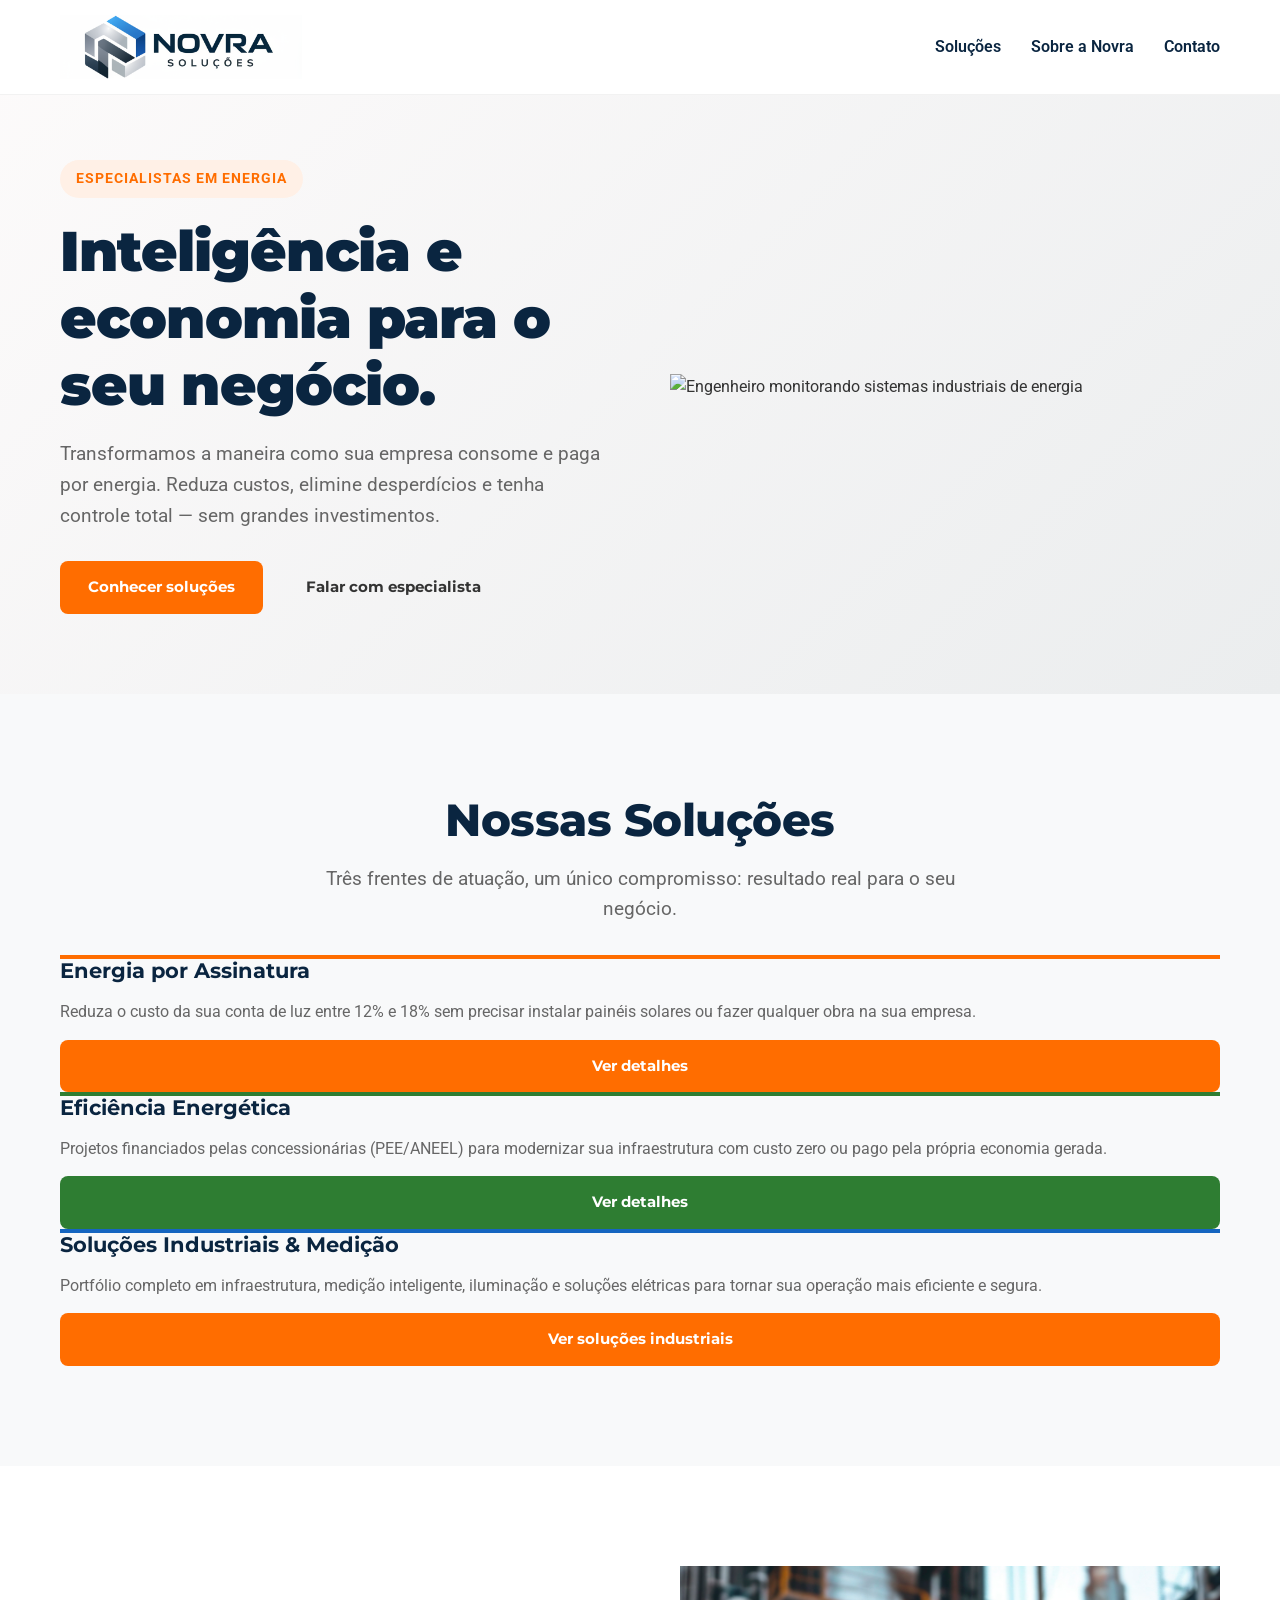
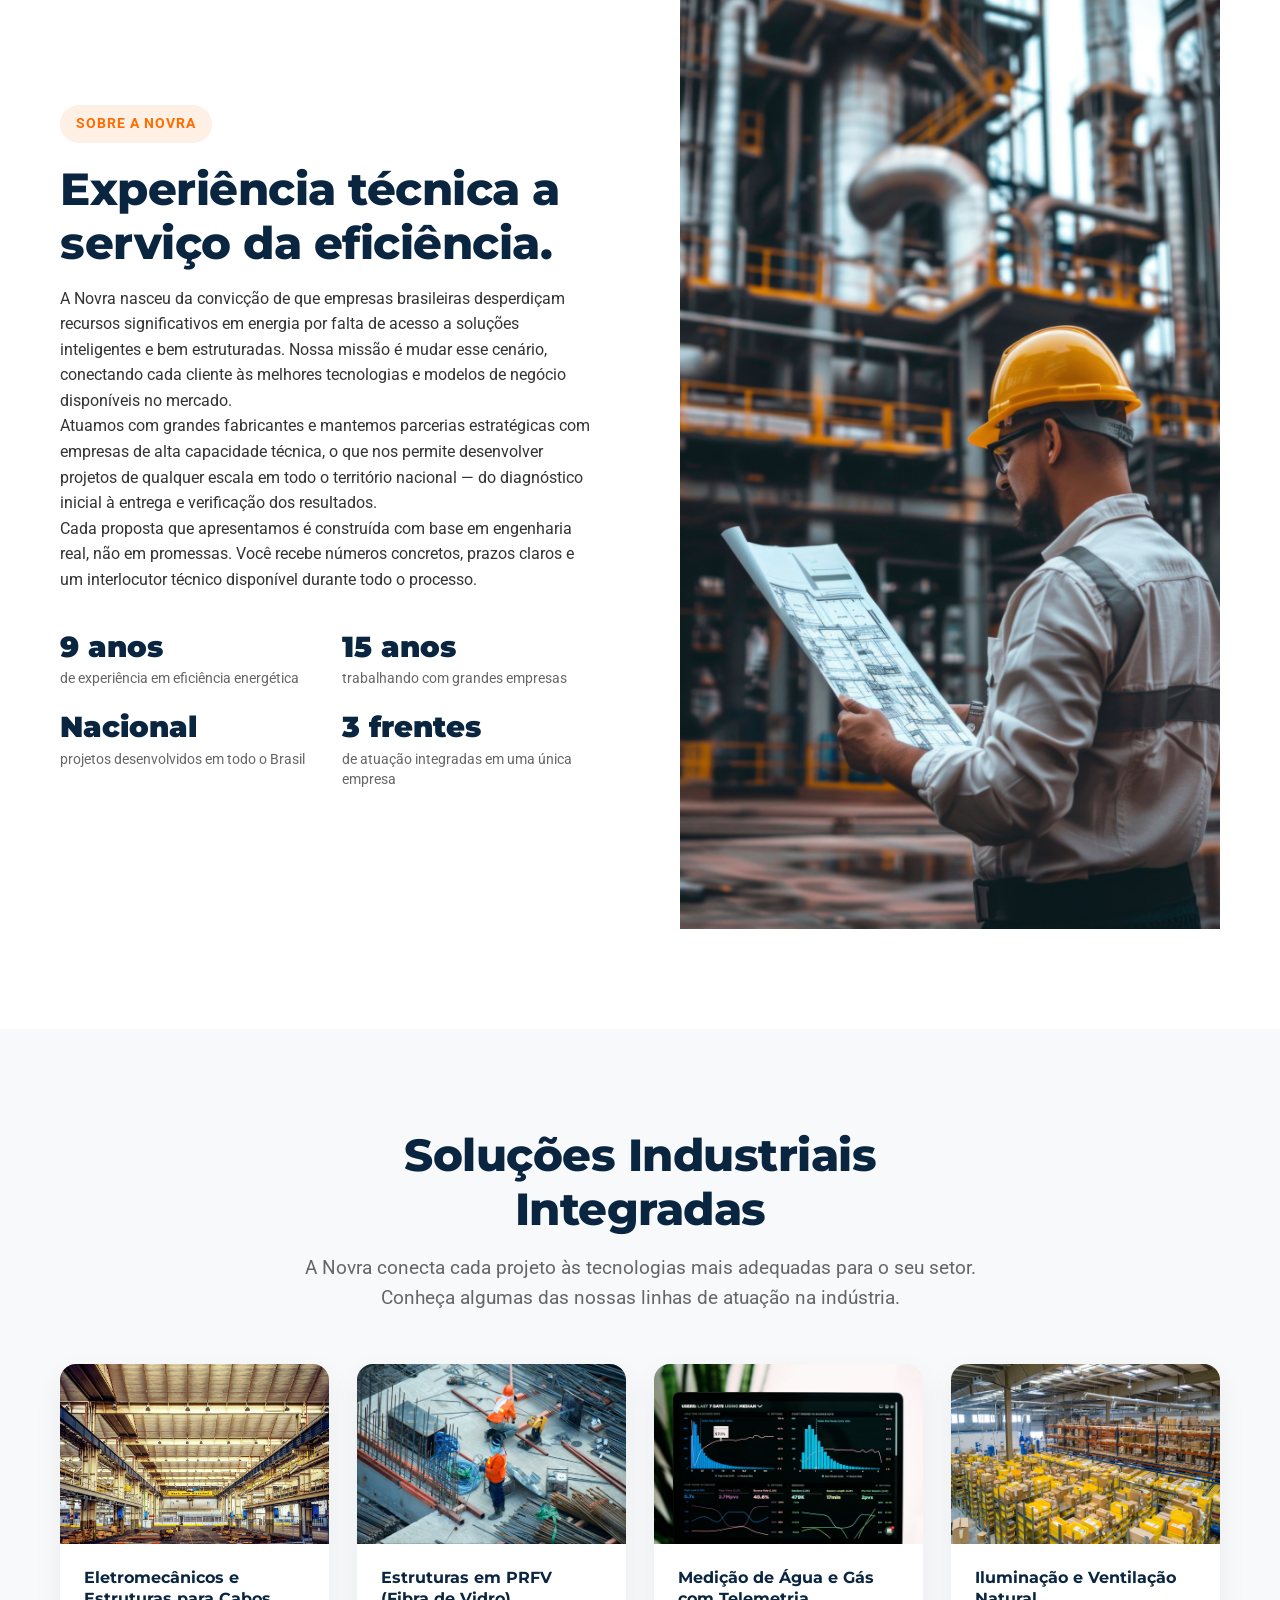
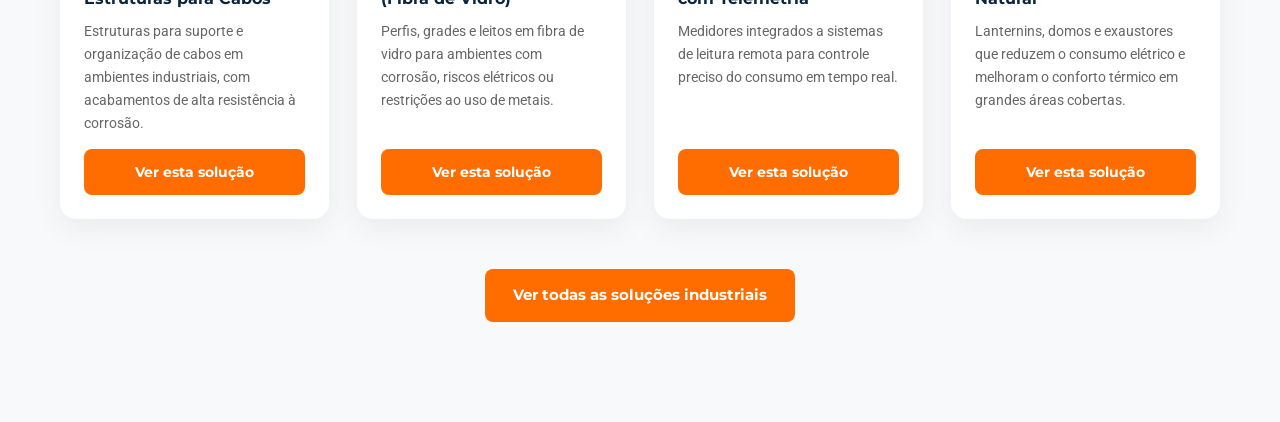
==== index.html @ ca4ec608 "Update index.html" ====
<!doctype html>
<html lang="pt-BR">
<head>
  <meta charset="utf-8" />
  <meta name="viewport" content="width=device-width, initial-scale=1" />
  <title>Novra Soluções | Inteligência em Energia</title>
  <meta name="description" content="A Novra transforma a gestão de energia de empresas e indústrias. Energia por assinatura, eficiência energética via PEE da ANEEL e soluções industriais integradas. Fale com um especialista.">

  <link rel="preconnect" href="https://fonts.googleapis.com">
  <link rel="preconnect" href="https://fonts.gstatic.com" crossorigin>
  <link href="https://fonts.googleapis.com/css2?family=Montserrat:wght@700;800;900&family=Roboto:wght@400;500;700&display=swap" rel="stylesheet">
  <link rel="stylesheet" href="assets/css/styles.css" />
</head>

<body>

  <!-- HEADER -->
  <header class="site-header">
    <div class="container header-inner">
      <a class="brand" href="./">
        <img src="assets/img/logo_topo.png" alt="Novra Soluções" style="max-height: 64px;">
      </a>
      <nav class="main-nav">
        <a href="#solucoes">Soluções</a>
        <a href="#sobre-novra">Sobre a Novra</a>
        <a href="https://wa.me/5541987377444" target="_blank" rel="noopener">Contato</a>
      </nav>
    </div>
  </header>

  <main>

    <!-- HERO -->
    <section class="hero-section">
      <div class="container hero-grid">
        <div class="hero-text">
          <div class="badge-orange">Especialistas em Energia</div>
          <h1>Inteligência e economia para o seu negócio.</h1>
          <p class="lead">
            Transformamos a maneira como sua empresa consome e paga por energia. Reduza custos,
            elimine desperdícios e tenha controle total — sem grandes investimentos.
          </p>
          <div class="hero-ctas">
            <a class="btn btn-accent" href="#solucoes">Conhecer soluções</a>
            <a class="btn btn-ghost"
               href="https://wa.me/5541987377444"
               target="_blank" rel="noopener">
              Falar com especialista
            </a>
          </div>
        </div>

        <div class="hero-visual">
          <img
            src="assets/img/home-hero-energia.jpg"
            alt="Engenheiro monitorando sistemas industriais de energia"
            class="rounded-img">
        </div>
      </div>
    </section>

    <!-- NOSSAS SOLUÇÕES (3 frentes) -->
    <section id="solucoes" class="section bg-light">
      <div class="container">
        <div class="section-header text-center">
          <h2>Nossas Soluções</h2>
          <p class="lead">
            Três frentes de atuação, um único compromisso: resultado real para o seu negócio.
          </p>
        </div>

        <div class="cards-3">

          <div class="card" style="border-top: 4px solid var(--accent);">
            <div class="card-accent-line"></div>
            <h3>Energia por Assinatura</h3>
            <p style="color: var(--muted); margin: 15px 0;">
              Reduza o custo da sua conta de luz entre 12% e 18% sem precisar instalar
              painéis solares ou fazer qualquer obra na sua empresa.
            </p>
            <a href="energia-por-assinatura/" class="btn btn-accent" style="width: 100%;">
              Ver detalhes
            </a>
          </div>

          <div class="card" style="border-top: 4px solid #2E7D32;">
            <div class="card-accent-line" style="background: #2E7D32;"></div>
            <h3>Eficiência Energética</h3>
            <p style="color: var(--muted); margin: 15px 0;">
              Projetos financiados pelas concessionárias (PEE/ANEEL) para modernizar
              sua infraestrutura com custo zero ou pago pela própria economia gerada.
            </p>
            <a href="eficiencia-energetica/" class="btn btn-accent" style="width: 100%; background: #2E7D32;">
              Ver detalhes
            </a>
          </div>

          <div class="card" style="border-top: 4px solid var(--primary-light);">
            <div class="card-accent-line" style="background: var(--primary-light);"></div>
            <h3>Soluções Industriais & Medição</h3>
            <p style="color: var(--muted); margin: 15px 0;">
              Portfólio completo em infraestrutura, medição inteligente, iluminação
              e soluções elétricas para tornar sua operação mais eficiente e segura.
            </p>
            <a href="solucoes-industriais/" class="btn btn-primary" style="width: 100%;">
              Ver soluções industriais
            </a>
          </div>

        </div>
      </div>
    </section>

    <!-- SOBRE A NOVRA -->
    <section id="sobre-novra" class="section">
      <div class="container about-novra">
        <div class="about-novra-text">
          <div class="badge-orange">Sobre a Novra</div>
          <h2>Experiência técnica a serviço da eficiência.</h2>
          <p>
            A Novra nasceu da convicção de que empresas brasileiras desperdiçam recursos
            significativos em energia por falta de acesso a soluções inteligentes e bem
            estruturadas. Nossa missão é mudar esse cenário, conectando cada cliente às
            melhores tecnologias e modelos de negócio disponíveis no mercado.
          </p>
          <p>
            Atuamos com grandes fabricantes e mantemos parcerias estratégicas com empresas
            de alta capacidade técnica, o que nos permite desenvolver projetos de qualquer
            escala em todo o território nacional — do diagnóstico inicial à entrega e
            verificação dos resultados.
          </p>
          <p>
            Cada proposta que apresentamos é construída com base em engenharia real,
            não em promessas. Você recebe números concretos, prazos claros e um
            interlocutor técnico disponível durante todo o processo.
          </p>

          <div class="about-highlights">
            <div class="about-highlight-item">
              <strong>9 anos</strong>
              <span>de experiência em eficiência energética</span>
            </div>
            <div class="about-highlight-item">
              <strong>15 anos</strong>
              <span>trabalhando com grandes empresas</span>
            </div>
            <div class="about-highlight-item">
              <strong>Nacional</strong>
              <span>projetos desenvolvidos em todo o Brasil</span>
            </div>
            <div class="about-highlight-item">
              <strong>3 frentes</strong>
              <span>de atuação integradas em uma única empresa</span>
            </div>
          </div>
        </div>

        <div>
          <img
            src="assets/img/solucoes-industriais-hero.jpg"
            alt="Especialista em energia analisando planta industrial"
            class="rounded-img">
        </div>
      </div>
    </section>

    <!-- PRÉVIA SOLUÇÕES INDUSTRIAIS -->
    <section class="section bg-light" id="solucoes-industriais">
      <div class="container">
        <div class="section-header text-center">
          <h2>Soluções Industriais Integradas</h2>
          <p class="lead" style="max-width: 780px; margin-left: auto; margin-right: auto;">
            A Novra conecta cada projeto às tecnologias mais adequadas para o seu setor.
            Conheça algumas das nossas linhas de atuação na indústria.
          </p>
        </div>

        <div class="industrial-grid home-preview">

          <article class="ind-card">
            <div class="ind-card-img">
              <img src="assets/img/solucoes-eletromecanicos.jpg"
                   alt="Estruturas eletromecânicas e leitos de cabos industriais">
            </div>
            <div class="ind-card-body">
              <h3>Eletromecânicos e Estruturas para Cabos</h3>
              <p>Estruturas para suporte e organização de cabos em ambientes industriais,
                 com acabamentos de alta resistência à corrosão.</p>
              <a class="btn btn-primary ind-btn" href="solucoes-industriais/">
                Ver esta solução
              </a>
            </div>
          </article>

          <article class="ind-card">
            <div class="ind-card-img">
              <img src="assets/img/solucoes-prfv.jpg"
                   alt="Estruturas em PRFV fibra de vidro">
            </div>
            <div class="ind-card-body">
              <h3>Estruturas em PRFV (Fibra de Vidro)</h3>
              <p>Perfis, grades e leitos em fibra de vidro para ambientes
                 com corrosão, riscos elétricos ou restrições ao uso de metais.</p>
              <a class="btn btn-primary ind-btn" href="solucoes-industriais/">
                Ver esta solução
              </a>
            </div>
          </article>

          <article class="ind-card">
            <div class="ind-card-img">
              <img src="assets/img/solucoes-medicao-telemetria.jpg"
                   alt="Medição de água e gás com telemetria">
            </div>
            <div class="ind-card-body">
              <h3>Medição de Água e Gás com Telemetria</h3>
              <p>Medidores integrados a sistemas de leitura remota para
                 controle preciso do consumo em tempo real.</p>
              <a class="btn btn-primary ind-btn" href="solucoes-industriais/">
                Ver esta solução
              </a>
            </div>
          </article>

          <article class="ind-card">
            <div class="ind-card-img">
              <img src="assets/img/solucoes-iluminacao-natural.jpg"
                   alt="Iluminação e ventilação natural em galpão">
            </div>
            <div class="ind-card-body">
              <h3>Iluminação e Ventilação Natural</h3>
              <p>Lanternins, domos e exaustores que reduzem o consumo elétrico
                 e melhoram o conforto térmico em grandes áreas cobertas.</p>
              <a class="btn btn-primary ind-btn" href="solucoes-industriais/">
                Ver esta solução
              </a>
            </div>
          </article>

        </div>

        <div class="text-center" style="margin-top: 50px;">
          <a href="solucoes-industriais/" class="btn btn-primary">
            Ver todas as soluções industriais
          </a>
        </div>
      </div>
    </section>

  </main>

  <script src="assets/js/accordion.js"></script>
</body>
</html>
---- assets/css/styles.css ----
/* =========================================
   VARIÁVEIS GLOBAIS
========================================= */
:root {
  --font-heading: "Montserrat", sans-serif;
  --font-body: "Roboto", sans-serif;
  --primary: #0A2540;
  --primary-light: #1565C0;
  --accent: #FF6D00;
  --bg: #ffffff;
  --bg-light: #f8f9fa;
  --text: #333333;
  --muted: #666666;
}

/* =========================================
   RESET E BASE
========================================= */
* {
  margin: 0;
  padding: 0;
  box-sizing: border-box;
}

body {
  font-family: var(--font-body);
  color: var(--text);
  background-color: var(--bg);
  line-height: 1.6;
  overflow-x: hidden;
}

img {
  max-width: 100%;
  height: auto;
  display: block;
}

a {
  text-decoration: none;
  color: inherit;
}

/* =========================================
   TIPOGRAFIA
========================================= */
h1, h2, h3, h4 {
  font-family: var(--font-heading);
  color: var(--primary);
  line-height: 1.2;
}

h1 {
  font-size: 3.5rem;
  font-weight: 900;
  margin-bottom: 20px;
  letter-spacing: -1px;
}

h2 {
  font-size: 2.8rem;
  font-weight: 800;
  margin-bottom: 15px;
  letter-spacing: -0.5px;
}

h3 {
  font-size: 1.3rem;
  font-weight: 700;
  margin-bottom: 15px;
}

.lead {
  font-size: 1.2rem;
  color: var(--muted);
  margin-bottom: 30px;
}

.text-center {
  text-align: center;
}

/* =========================================
   LAYOUT
========================================= */
.container {
  width: 100%;
  max-width: 1200px;
  margin: 0 auto;
  padding: 0 20px;
}

.section {
  padding: 100px 0;
}

.bg-light {
  background-color: var(--bg-light);
}

.bg-dark {
  background-color: #0A1526;
  color: white;
}

.bg-dark h2,
.bg-dark h3,
.bg-dark h4 {
  color: white;
}

/* =========================================
   HEADER
========================================= */
.site-header {
  position: fixed;
  top: 0;
  width: 100%;
  z-index: 1000;
  padding: 15px 0;
  background: rgba(255, 255, 255, 0.95);
  backdrop-filter: blur(10px);
  border-bottom: 1px solid rgba(0, 0, 0, 0.05);
}

.header-inner {
  display: flex;
  justify-content: space-between;
  align-items: center;
}

.brand {
  font-family: var(--font-heading);
  font-size: 1.5rem;
  font-weight: 900;
  color: var(--primary);
  display: flex;
  align-items: center;
  gap: 10px;
}

.main-nav {
  display: flex;
  gap: 30px;
  align-items: center;
}

.main-nav a {
  font-weight: 600;
  color: var(--primary);
  transition: color 0.3s ease;
}

.main-nav a:hover {
  color: var(--accent);
}

.site-header .main-nav a.btn {
  color: white;
}

.site-header .main-nav a.btn:hover {
  color: white;
}

/* =========================================
   BOTÕES
========================================= */
.btn {
  display: inline-block;
  padding: 14px 28px;
  border-radius: 8px;
  font-family: var(--font-heading);
  font-weight: 700;
  font-size: 0.95rem;
  cursor: pointer;
  transition: all 0.3s ease;
  border: none;
  text-decoration: none;
  text-align: center;
}

.btn-primary {
  background-color: var(--accent);
  color: white;
}

.btn-primary:hover {
  background-color: #E65100;
  transform: translateY(-2px);
  box-shadow: 0 8px 20px rgba(255, 109, 0, 0.3);
}

.btn-accent {
  background-color: var(--accent);
  color: white;
}

.btn-accent:hover {
  background-color: #E65100;
  transform: translateY(-2px);
}

.btn-outline {
  background: transparent;
  border: 2px solid var(--primary);
  color: var(--primary);
  border-radius: 8px;
  padding: 12px 24px;
  font-family: var(--font-heading);
  font-weight: 700;
  font-size: 0.95rem;
  cursor: pointer;
  text-decoration: none;
  display: inline-block;
  transition: background 0.25s ease, color 0.25s ease;
}

.btn-outline:hover {
  background: var(--primary);
  color: white;
}

.card-solution-featured .btn-outline {
  border-color: white;
  color: white;
}

.card-solution-featured .btn-outline:hover {
  background: white;
  color: var(--primary);
}

/* =========================================
   HERO
========================================= */
.hero-section {
  padding: 160px 0 80px;
  background: linear-gradient(135deg, #fdfbfb 0%, #ebedee 100%);
}

.hero-grid {
  display: grid;
  grid-template-columns: 1fr 1fr;
  gap: 60px;
  align-items: center;
}

.badge-orange {
  display: inline-block;
  padding: 8px 16px;
  background: #FFF0E6;
  color: var(--accent);
  border-radius: 50px;
  font-weight: 700;
  font-size: 0.85rem;
  margin-bottom: 20px;
  text-transform: uppercase;
  letter-spacing: 1px;
}

.hero-ctas {
  display: flex;
  gap: 15px;
  margin-top: 30px;
}

/* =========================================
   GRIDS
========================================= */
.three-col {
  display: grid;
  grid-template-columns: repeat(3, 1fr);
  gap: 30px;
}

.four-col {
  display: grid;
  grid-template-columns: repeat(4, 1fr);
  gap: 30px;
}

/* =========================================
   CARDS DE SOLUÇÃO
========================================= */
.card-solution {
  background: white;
  border-radius: 16px;
  padding: 36px 30px;
  box-shadow: 0 10px 30px rgba(0, 0, 0, 0.07);
  border-top: 4px solid var(--accent);
  display: flex;
  flex-direction: column;
  gap: 16px;
  position: relative;
  transition: transform 0.3s ease, box-shadow 0.3s ease;
}

.card-solution:hover {
  transform: translateY(-4px);
  box-shadow: 0 20px 50px rgba(0, 0, 0, 0.12);
}

.card-solution-featured {
  background: var(--primary);
  border-top: 4px solid var(--accent);
  color: white;
}

.card-solution-featured h3,
.card-solution-featured p,
.card-solution-featured li {
  color: white;
}

.card-solution-badge {
  position: absolute;
  top: -14px;
  left: 50%;
  transform: translateX(-50%);
  background: var(--accent);
  color: white;
  font-family: var(--font-heading);
  font-weight: 700;
  font-size: 0.75rem;
  padding: 4px 16px;
  border-radius: 20px;
  white-space: nowrap;
  letter-spacing: 0.05em;
  text-transform: uppercase;
}

.card-solution-icon {
  font-size: 2.2rem;
  line-height: 1;
}

.card-solution-list {
  list-style: none;
  padding: 0;
  margin: 0;
  display: flex;
  flex-direction: column;
  gap: 8px;
  flex: 1;
}

.card-solution-list li {
  font-size: 0.88rem;
  padding-left: 20px;
  position: relative;
  color: var(--muted);
}

.card-solution-featured .card-solution-list li {
  color: rgba(255, 255, 255, 0.85);
}

.card-solution-list li::before {
  content: '✓';
  position: absolute;
  left: 0;
  color: var(--accent);
  font-weight: 700;
}

.card-solution .btn {
  margin-top: auto;
  text-align: center;
}

/* =========================================
   SECTION HEADER
========================================= */
.section-header {
  max-width: 680px;
  margin-left: auto;
  margin-right: auto;
  margin-bottom: 10px;
}

.section-header h2 {
  margin-bottom: 16px;
}

.section-header .lead {
  color: var(--muted);
}

/* =========================================
   SOBRE A NOVRA
========================================= */
.about-novra {
  display: grid;
  grid-template-columns: 1fr 1fr;
  gap: 80px;
  align-items: center;
}

.about-highlights {
  display: grid;
  grid-template-columns: repeat(2, 1fr);
  gap: 24px;
  margin-top: 40px;
}

.about-highlight-item {
  display: flex;
  flex-direction: column;
  gap: 4px;
}

.about-highlight-item strong {
  font-family: var(--font-heading);
  font-size: 1.8rem;
  font-weight: 900;
  color: var(--primary);
  line-height: 1;
  margin-bottom: 4px;
}

.about-highlight-item span {
  font-size: 0.88rem;
  color: var(--muted);
  line-height: 1.4;
}

/* =========================================
   SOLUÇÕES INDUSTRIAIS
========================================= */
.industrial-grid {
  display: grid;
  grid-template-columns: repeat(4, 1fr);
  gap: 28px;
  margin-top: 50px;
}

.ind-card {
  background: white;
  border-radius: 16px;
  box-shadow: 0 10px 30px rgba(0, 0, 0, 0.06);
  overflow: hidden;
  display: flex;
  flex-direction: column;
  transition: transform 0.3s ease, box-shadow 0.3s ease;
}

.ind-card:hover {
  transform: translateY(-5px);
  box-shadow: 0 20px 45px rgba(0, 0, 0, 0.1);
}

.ind-card-img {
  width: 100%;
  height: 180px;
  overflow: hidden;
  flex-shrink: 0;
}

.ind-card-img img {
  width: 100%;
  height: 100%;
  object-fit: cover;
  transition: transform 0.4s ease;
}

.ind-card:hover .ind-card-img img {
  transform: scale(1.05);
}

.ind-card-body {
  padding: 24px;
  display: flex;
  flex-direction: column;
  flex-grow: 1;
}

.ind-card-body h3 {
  font-size: 1rem;
  font-weight: 700;
  color: var(--primary);
  margin-bottom: 10px;
  line-height: 1.3;
}

.ind-card-body > p {
  font-size: 0.9rem;
  color: var(--muted);
  line-height: 1.6;
  margin-bottom: 14px;
  flex-grow: 1;
}

.ind-btn {
  margin-top: auto;
  width: 100%;
  text-align: center;
  font-size: 0.88rem;
  padding: 12px 16px;
}

/* =========================================
   FEATURE CARDS (Por que a Novra)
========================================= */
.feature-card {
  background: white;
  border-radius: 12px;
  padding: 28px 20px;
  box-shadow: 0 6px 20px rgba(0, 0, 0, 0.06);
  transition: transform 0.3s ease;
}

.feature-card:hover {
  transform: translateY(-3px);
}

.feature-icon {
  font-size: 2rem;
  margin-bottom: 12px;
  display: block;
}

.feature-card h4 {
  font-family: var(--font-heading);
  font-size: 1rem;
  color: var(--primary);
  margin-bottom: 8px;
}

.feature-card p {
  font-size: 0.88rem;
  color: var(--muted);
  line-height: 1.6;
  margin: 0;
}

/* =========================================
   WIDGET NOVA — Assistente Virtual
========================================= */
.novra-chat-toggle {
  position: fixed;
  bottom: 28px;
  right: 28px;
  z-index: 1300;
  width: 58px;
  height: 58px;
  border-radius: 50%;
  background: var(--accent);
  border: none;
  cursor: pointer;
  display: flex;
  align-items: center;
  justify-content: center;
  box-shadow: 0 6px 24px rgba(255, 109, 0, 0.4);
  transition: transform 0.3s ease, box-shadow 0.3s ease;
}

.novra-chat-toggle:hover {
  transform: scale(1.08);
  box-shadow: 0 10px 32px rgba(255, 109, 0, 0.5);
}

.novra-chat-balloon {
  position: fixed;
  bottom: 100px;
  right: 28px;
  z-index: 1299;
  background: white;
  border-radius: 12px 12px 0 12px;
  padding: 14px 40px 14px 16px;
  box-shadow: 0 8px 24px rgba(0, 0, 0, 0.12);
  font-size: 0.9rem;
  color: var(--primary);
  font-weight: 500;
  max-width: 240px;
  line-height: 1.4;
  animation: novraFadeIn 0.4s ease;
}

#novra-balloon-close {
  position: absolute;
  top: 8px;
  right: 10px;
  background: none;
  border: none;
  font-size: 1.1rem;
  cursor: pointer;
  color: var(--muted);
  line-height: 1;
}

.novra-chat-window {
  position: fixed;
  bottom: 100px;
  right: 28px;
  z-index: 1300;
  width: 360px;
  max-height: 540px;
  display: flex;
  flex-direction: column;
  background: white;
  border-radius: 16px;
  box-shadow: 0 20px 60px rgba(0, 0, 0, 0.18);
  overflow: hidden;
  animation: novraSlideUp 0.35s ease;
}

.novra-chat-closed .novra-chat-window {
  display: none;
}

.novra-chat-closed .novra-chat-balloon {
  display: none;
}

.novra-chat-header {
  background: var(--primary);
  color: white;
  padding: 16px 18px;
  display: flex;
  align-items: center;
  gap: 12px;
}

.novra-chat-avatar {
  width: 40px;
  height: 40px;
  border-radius: 50%;
  background: var(--accent);
  color: white;
  font-family: var(--font-heading);
  font-weight: 900;
  font-size: 1.2rem;
  display: flex;
  align-items: center;
  justify-content: center;
  flex-shrink: 0;
}

.novra-chat-title {
  font-family: var(--font-heading);
  font-weight: 800;
  font-size: 1rem;
  color: white;
}

.novra-chat-subtitle {
  font-size: 0.75rem;
  color: rgba(255, 255, 255, 0.7);
  margin-top: 2px;
}

.novra-chat-close {
  margin-left: auto;
  background: none;
  border: none;
  color: rgba(255, 255, 255, 0.8);
  font-size: 1.5rem;
  cursor: pointer;
  line-height: 1;
  padding: 0 4px;
  transition: color 0.2s;
}

.novra-chat-close:hover {
  color: white;
}

.novra-chat-messages {
  flex: 1;
  overflow-y: auto;
  padding: 20px 16px 10px;
  display: flex;
  flex-direction: column;
  gap: 12px;
  scroll-behavior: smooth;
}

.novra-msg {
  display: flex;
  flex-direction: column;
}

.novra-msg-user {
  align-items: flex-end;
}

.novra-msg-bot {
  align-items: flex-start;
}

.novra-bubble {
  max-width: 85%;
  padding: 12px 16px;
  border-radius: 16px;
  font-size: 0.88rem;
  line-height: 1.6;
}

.novra-bubble ul {
  padding-left: 18px;
  margin-top: 8px;
}

.novra-bubble ul li {
  margin-bottom: 4px;
}

.novra-msg-user .novra-bubble {
  background: var(--accent);
  color: white;
  border-bottom-right-radius: 4px;
}

.novra-msg-bot .novra-bubble {
  background: #f4f4f4;
  color: var(--text);
  border-bottom-left-radius: 4px;
}

.novra-quick-questions {
  padding: 10px 14px;
  display: flex;
  flex-wrap: wrap;
  gap: 8px;
  border-top: 1px solid #f0f0f0;
}

.novra-quick-questions button {
  background: white;
  border: 1.5px solid var(--primary);
  color: var(--primary);
  border-radius: 20px;
  padding: 6px 14px;
  font-size: 0.8rem;
  font-weight: 600;
  cursor: pointer;
  transition: all 0.2s ease;
  font-family: var(--font-body);
}

.novra-quick-questions button:hover {
  background: var(--accent);
  color: white;
  border-color: var(--accent);
}

.novra-chat-input-area {
  display: flex;
  align-items: center;
  gap: 8px;
  padding: 12px 14px;
  border-top: 1px solid #f0f0f0;
}

#novra-chat-input {
  flex: 1;
  border: 1.5px solid #e0e0e0;
  border-radius: 24px;
  padding: 10px 16px;
  font-size: 0.88rem;
  font-family: var(--font-body);
  color: var(--text);
  outline: none;
  transition: border-color 0.2s;
}

#novra-chat-input:focus {
  border-color: var(--accent);
}

.novra-chat-send {
  width: 40px;
  height: 40px;
  border-radius: 50%;
  background: var(--accent);
  border: none;
  cursor: pointer;
  display: flex;
  align-items: center;
  justify-content: center;
  flex-shrink: 0;
  transition: background 0.2s, transform 0.2s;
}

.novra-chat-send:hover {
  background: #E65100;
  transform: scale(1.05);
}

.novra-chat-footer {
  text-align: center;
  font-size: 0.75rem;
  color: var(--muted);
  padding: 8px 14px 12px;
  border-top: 1px solid #f5f5f5;
}

.novra-chat-footer a {
  color: var(--accent);
  font-weight: 600;
  margin-left: 4px;
  text-decoration: none;
}

.novra-chat-footer a:hover {
  text-decoration: underline;
}

@keyframes novraFadeIn {
  from { opacity: 0; transform: translateY(8px); }
  to   { opacity: 1; transform: translateY(0); }
}

@keyframes novraSlideUp {
  from { opacity: 0; transform: translateY(20px); }
  to   { opacity: 1; transform: translateY(0); }
}

/* =========================================
   RESPONSIVO
========================================= */
@media (max-width: 1100px) {
  .hero-grid,
  .about-novra {
    grid-template-columns: 1fr;
    text-align: center;
    gap: 40px;
  }

  .hero-text h1 {
    font-size: 2.5rem;
  }

  .hero-ctas {
    justify-content: center;
  }

  .three-col {
    grid-template-columns: 1fr;
  }

  .four-col {
    grid-template-columns: repeat(2, 1fr);
  }

  .industrial-grid {
    grid-template-columns: repeat(2, 1fr);
    gap: 24px;
  }

  .about-highlights {
    grid-template-columns: 1fr 1fr;
    text-align: left;
  }
}

@media (max-width: 600px) {
  h1 { font-size: 2rem; }
  h2 { font-size: 1.8rem; }

  .four-col {
    grid-template-columns: 1fr;
  }

  .industrial-grid {
    grid-template-columns: 1fr;
    gap: 20px;
  }

  .about-highlights {
    grid-template-columns: 1fr;
  }

  .hero-ctas {
    flex-direction: column;
  }

  .novra-chat-window {
    right: 0;
    bottom: 0;
    width: 100vw;
    max-height: 90vh;
    border-radius: 16px 16px 0 0;
  }

  .novra-chat-toggle {
    bottom: 20px;
    right: 20px;
  }

  .novra-chat-balloon {
    right: 16px;
    bottom: 90px;
  }
}
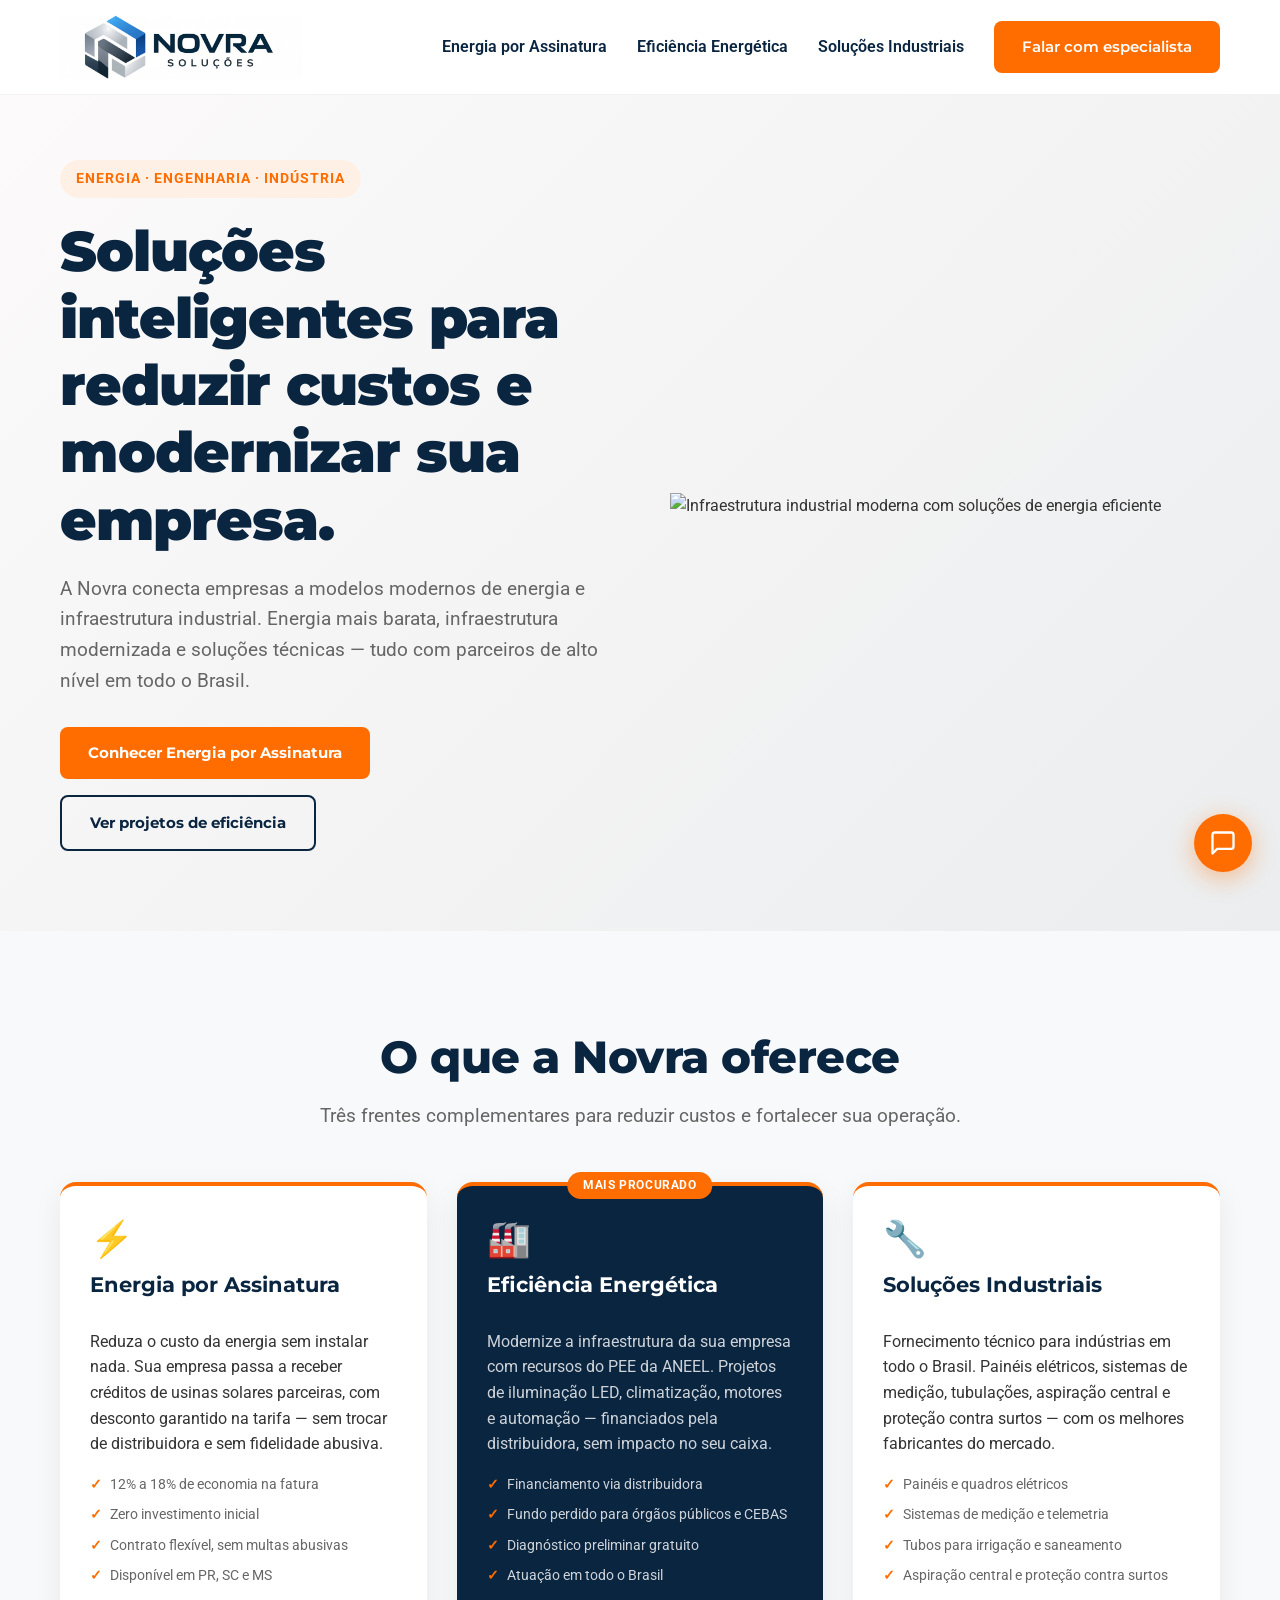
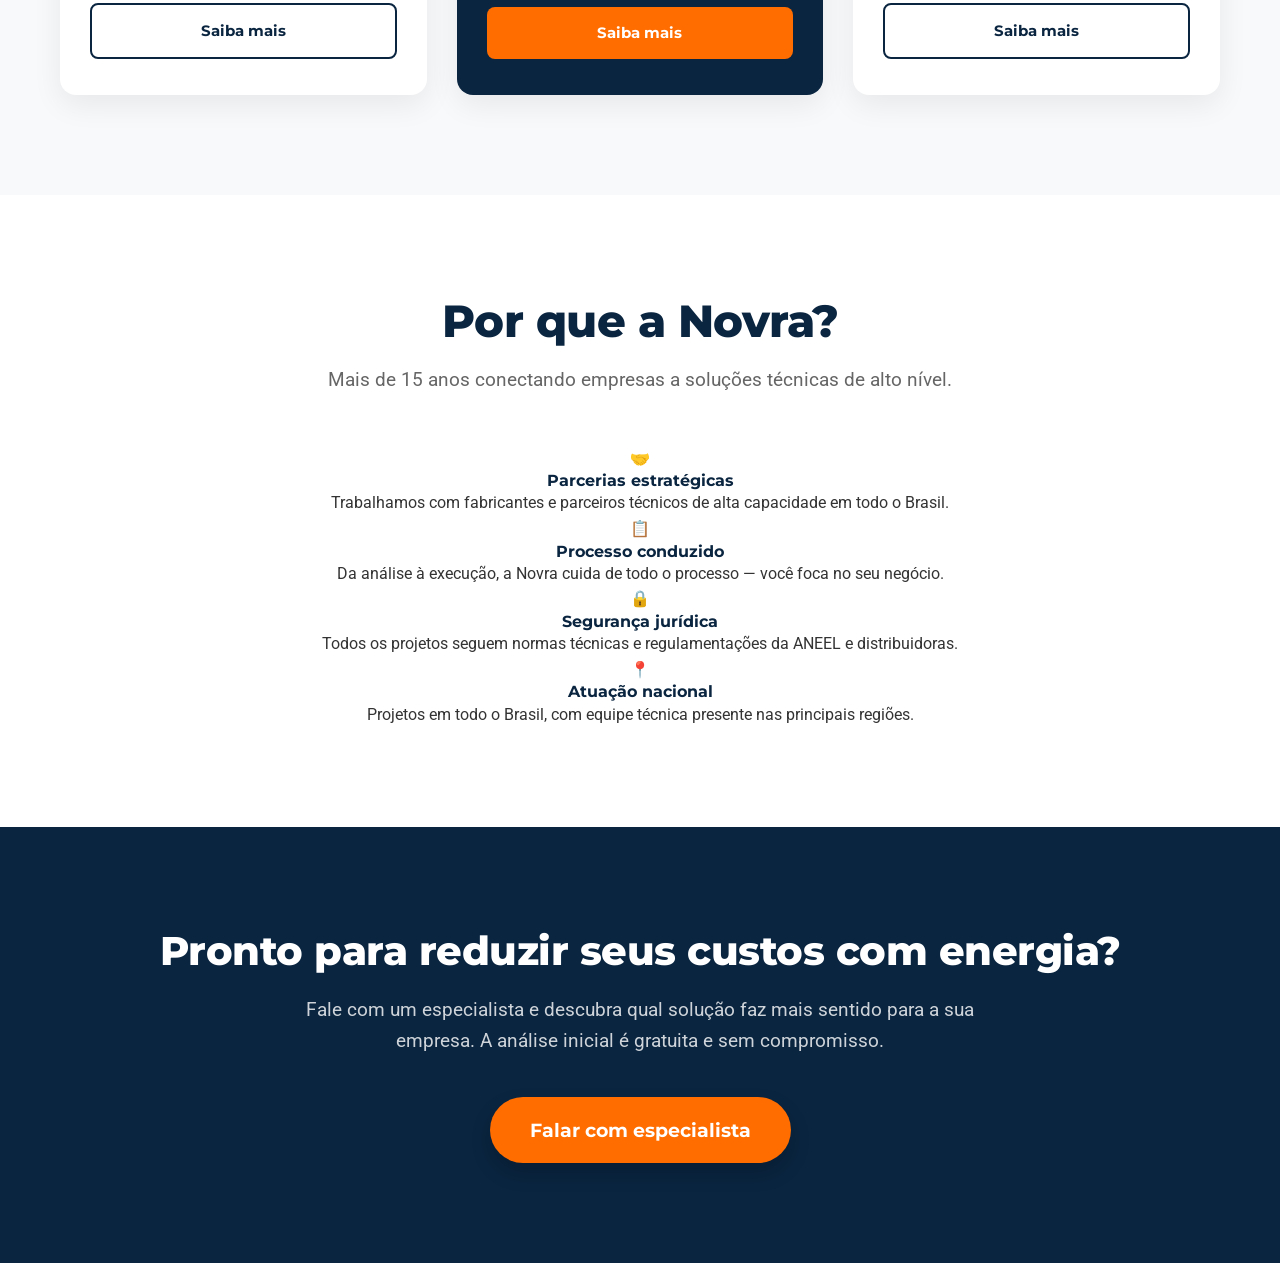
==== commit 13e0dd00: "Update index.html" ====
--- a/index.html
+++ b/index.html
@@ -3,252 +3,325 @@
 <head>
   <meta charset="utf-8" />
   <meta name="viewport" content="width=device-width, initial-scale=1" />
-  <title>Novra Soluções | Inteligência em Energia</title>
-  <meta name="description" content="A Novra transforma a gestão de energia de empresas e indústrias. Energia por assinatura, eficiência energética via PEE da ANEEL e soluções industriais integradas. Fale com um especialista.">
-
+  <title>Novra Soluções | Energia e Soluções Industriais</title>
+  <meta name="description" content="A Novra conecta empresas a soluções de energia inteligente e infraestrutura industrial. Energia por Assinatura, Eficiência Energética via PEE e Soluções Industriais completas.">
+
+  <!-- Fontes Google -->
   <link rel="preconnect" href="https://fonts.googleapis.com">
   <link rel="preconnect" href="https://fonts.gstatic.com" crossorigin>
   <link href="https://fonts.googleapis.com/css2?family=Montserrat:wght@700;800;900&family=Roboto:wght@400;500;700&display=swap" rel="stylesheet">
+
+  <!-- Estilos -->
   <link rel="stylesheet" href="assets/css/styles.css" />
 </head>
 
 <body>
 
-  <!-- HEADER -->
+  <!-- ========== HEADER ==========
+       Logo leva à Home.
+       CTAs distintos por solução.
+  ========================================== -->
   <header class="site-header">
     <div class="container header-inner">
-      <a class="brand" href="./">
-        <img src="assets/img/logo_topo.png" alt="Novra Soluções" style="max-height: 64px;">
+
+      <a class="brand" href="/">
+        <img src="assets/img/logo_topo.png"
+             alt="Novra Soluções – energia e soluções industriais"
+             style="max-height: 64px;">
       </a>
+
       <nav class="main-nav">
-        <a href="#solucoes">Soluções</a>
-        <a href="#sobre-novra">Sobre a Novra</a>
-        <a href="https://wa.me/5541987377444" target="_blank" rel="noopener">Contato</a>
+        <a href="energia-por-assinatura/">Energia por Assinatura</a>
+        <a href="eficiencia-energetica/">Eficiência Energética</a>
+        <a href="solucoes-industriais/">Soluções Industriais</a>
+        <a class="btn btn-primary"
+           href="https://wa.me/5541987377444?text=Ol%C3%A1%2C%20vim%20pelo%20site%20da%20Novra%20e%20gostaria%20de%20saber%20mais%20sobre%20as%20solu%C3%A7%C3%B5es."
+           target="_blank"
+           rel="noopener"
+           aria-label="Falar com especialista Novra pelo WhatsApp">
+          Falar com especialista
+        </a>
       </nav>
+
     </div>
   </header>
 
   <main>
 
-    <!-- HERO -->
+    <!-- ========== HERO ==========
+         Proposta de valor geral da Novra.
+         Três cards de solução logo abaixo.
+    ========================================== -->
     <section class="hero-section">
       <div class="container hero-grid">
+
         <div class="hero-text">
-          <div class="badge-orange">Especialistas em Energia</div>
-          <h1>Inteligência e economia para o seu negócio.</h1>
+          <div class="badge-orange">Energia · Engenharia · Indústria</div>
+          <h1>Soluções inteligentes para reduzir custos e modernizar sua empresa.</h1>
           <p class="lead">
-            Transformamos a maneira como sua empresa consome e paga por energia. Reduza custos,
-            elimine desperdícios e tenha controle total — sem grandes investimentos.
+            A Novra conecta empresas a modelos modernos de energia e infraestrutura industrial.
+            Energia mais barata, infraestrutura modernizada e soluções técnicas — tudo com
+            parceiros de alto nível em todo o Brasil.
           </p>
           <div class="hero-ctas">
-            <a class="btn btn-accent" href="#solucoes">Conhecer soluções</a>
-            <a class="btn btn-ghost"
-               href="https://wa.me/5541987377444"
-               target="_blank" rel="noopener">
-              Falar com especialista
+            <a class="btn btn-primary"
+               href="energia-por-assinatura/"
+               aria-label="Conhecer Energia por Assinatura">
+              Conhecer Energia por Assinatura
+            </a>
+            <a class="btn btn-outline"
+               href="eficiencia-energetica/"
+               aria-label="Ver projetos de eficiência energética">
+              Ver projetos de eficiência
             </a>
           </div>
         </div>
 
         <div class="hero-visual">
-          <img
-            src="assets/img/home-hero-energia.jpg"
-            alt="Engenheiro monitorando sistemas industriais de energia"
-            class="rounded-img">
-        </div>
+          <img src="assets/img/hero-home.jpg"
+               alt="Infraestrutura industrial moderna com soluções de energia eficiente"
+               class="rounded-img"
+               style="width: 100%; max-width: 90%;">
+        </div>
+
       </div>
     </section>
 
-    <!-- NOSSAS SOLUÇÕES (3 frentes) -->
-    <section id="solucoes" class="section bg-light">
+    <!-- ========== TRÊS SOLUÇÕES ========== -->
+    <section class="section bg-light" id="solucoes">
       <div class="container">
+
         <div class="section-header text-center">
-          <h2>Nossas Soluções</h2>
+          <h2>O que a Novra oferece</h2>
+          <p class="lead">Três frentes complementares para reduzir custos e fortalecer sua operação.</p>
+        </div>
+
+        <div class="three-col" style="margin-top: 50px;">
+
+          <!-- Card 1: Energia por Assinatura -->
+          <div class="card-solution">
+            <div class="card-solution-icon">⚡</div>
+            <h3>Energia por Assinatura</h3>
+            <p>
+              Reduza o custo da energia sem instalar nada. Sua empresa passa a receber
+              créditos de usinas solares parceiras, com desconto garantido na tarifa —
+              sem trocar de distribuidora e sem fidelidade abusiva.
+            </p>
+            <ul class="card-solution-list">
+              <li>12% a 18% de economia na fatura</li>
+              <li>Zero investimento inicial</li>
+              <li>Contrato flexível, sem multas abusivas</li>
+              <li>Disponível em PR, SC e MS</li>
+            </ul>
+            <a href="energia-por-assinatura/"
+               class="btn btn-outline"
+               aria-label="Saiba mais sobre Energia por Assinatura">
+              Saiba mais
+            </a>
+          </div>
+
+          <!-- Card 2: Eficiência Energética -->
+          <div class="card-solution card-solution-featured">
+            <div class="card-solution-badge">Mais procurado</div>
+            <div class="card-solution-icon">🏭</div>
+            <h3>Eficiência Energética</h3>
+            <p>
+              Modernize a infraestrutura da sua empresa com recursos do PEE da ANEEL.
+              Projetos de iluminação LED, climatização, motores e automação —
+              financiados pela distribuidora, sem impacto no seu caixa.
+            </p>
+            <ul class="card-solution-list">
+              <li>Financiamento via distribuidora</li>
+              <li>Fundo perdido para órgãos públicos e CEBAS</li>
+              <li>Diagnóstico preliminar gratuito</li>
+              <li>Atuação em todo o Brasil</li>
+            </ul>
+            <a href="eficiencia-energetica/"
+               class="btn btn-primary"
+               aria-label="Saiba mais sobre Eficiência Energética via PEE">
+              Saiba mais
+            </a>
+          </div>
+
+          <!-- Card 3: Soluções Industriais -->
+          <div class="card-solution">
+            <div class="card-solution-icon">🔧</div>
+            <h3>Soluções Industriais</h3>
+            <p>
+              Fornecimento técnico para indústrias em todo o Brasil. Painéis elétricos,
+              sistemas de medição, tubulações, aspiração central e proteção contra surtos —
+              com os melhores fabricantes do mercado.
+            </p>
+            <ul class="card-solution-list">
+              <li>Painéis e quadros elétricos</li>
+              <li>Sistemas de medição e telemetria</li>
+              <li>Tubos para irrigação e saneamento</li>
+              <li>Aspiração central e proteção contra surtos</li>
+            </ul>
+            <a href="solucoes-industriais/"
+               class="btn btn-outline"
+               aria-label="Saiba mais sobre Soluções Industriais">
+              Saiba mais
+            </a>
+          </div>
+
+        </div>
+      </div>
+    </section>
+
+    <!-- ========== POR QUE A NOVRA ========== -->
+    <section class="section" id="por-que-novra">
+      <div class="container">
+
+        <div class="section-header text-center">
+          <h2>Por que a Novra?</h2>
           <p class="lead">
-            Três frentes de atuação, um único compromisso: resultado real para o seu negócio.
+            Mais de 15 anos conectando empresas a soluções técnicas de alto nível.
           </p>
         </div>
 
-        <div class="cards-3">
-
-          <div class="card" style="border-top: 4px solid var(--accent);">
-            <div class="card-accent-line"></div>
-            <h3>Energia por Assinatura</h3>
-            <p style="color: var(--muted); margin: 15px 0;">
-              Reduza o custo da sua conta de luz entre 12% e 18% sem precisar instalar
-              painéis solares ou fazer qualquer obra na sua empresa.
-            </p>
-            <a href="energia-por-assinatura/" class="btn btn-accent" style="width: 100%;">
-              Ver detalhes
-            </a>
-          </div>
-
-          <div class="card" style="border-top: 4px solid #2E7D32;">
-            <div class="card-accent-line" style="background: #2E7D32;"></div>
-            <h3>Eficiência Energética</h3>
-            <p style="color: var(--muted); margin: 15px 0;">
-              Projetos financiados pelas concessionárias (PEE/ANEEL) para modernizar
-              sua infraestrutura com custo zero ou pago pela própria economia gerada.
-            </p>
-            <a href="eficiencia-energetica/" class="btn btn-accent" style="width: 100%; background: #2E7D32;">
-              Ver detalhes
-            </a>
-          </div>
-
-          <div class="card" style="border-top: 4px solid var(--primary-light);">
-            <div class="card-accent-line" style="background: var(--primary-light);"></div>
-            <h3>Soluções Industriais & Medição</h3>
-            <p style="color: var(--muted); margin: 15px 0;">
-              Portfólio completo em infraestrutura, medição inteligente, iluminação
-              e soluções elétricas para tornar sua operação mais eficiente e segura.
-            </p>
-            <a href="solucoes-industriais/" class="btn btn-primary" style="width: 100%;">
-              Ver soluções industriais
-            </a>
+        <div class="four-col" style="margin-top: 50px;">
+
+          <div class="feature-card text-center">
+            <div class="feature-icon">🤝</div>
+            <h4>Parcerias estratégicas</h4>
+            <p>Trabalhamos com fabricantes e parceiros técnicos de alta capacidade em todo o Brasil.</p>
+          </div>
+
+          <div class="feature-card text-center">
+            <div class="feature-icon">📋</div>
+            <h4>Processo conduzido</h4>
+            <p>Da análise à execução, a Novra cuida de todo o processo — você foca no seu negócio.</p>
+          </div>
+
+          <div class="feature-card text-center">
+            <div class="feature-icon">🔒</div>
+            <h4>Segurança jurídica</h4>
+            <p>Todos os projetos seguem normas técnicas e regulamentações da ANEEL e distribuidoras.</p>
+          </div>
+
+          <div class="feature-card text-center">
+            <div class="feature-icon">📍</div>
+            <h4>Atuação nacional</h4>
+            <p>Projetos em todo o Brasil, com equipe técnica presente nas principais regiões.</p>
           </div>
 
         </div>
       </div>
     </section>
 
-    <!-- SOBRE A NOVRA -->
-    <section id="sobre-novra" class="section">
-      <div class="container about-novra">
-        <div class="about-novra-text">
-          <div class="badge-orange">Sobre a Novra</div>
-          <h2>Experiência técnica a serviço da eficiência.</h2>
-          <p>
-            A Novra nasceu da convicção de que empresas brasileiras desperdiçam recursos
-            significativos em energia por falta de acesso a soluções inteligentes e bem
-            estruturadas. Nossa missão é mudar esse cenário, conectando cada cliente às
-            melhores tecnologias e modelos de negócio disponíveis no mercado.
-          </p>
-          <p>
-            Atuamos com grandes fabricantes e mantemos parcerias estratégicas com empresas
-            de alta capacidade técnica, o que nos permite desenvolver projetos de qualquer
-            escala em todo o território nacional — do diagnóstico inicial à entrega e
-            verificação dos resultados.
-          </p>
-          <p>
-            Cada proposta que apresentamos é construída com base em engenharia real,
-            não em promessas. Você recebe números concretos, prazos claros e um
-            interlocutor técnico disponível durante todo o processo.
-          </p>
-
-          <div class="about-highlights">
-            <div class="about-highlight-item">
-              <strong>9 anos</strong>
-              <span>de experiência em eficiência energética</span>
-            </div>
-            <div class="about-highlight-item">
-              <strong>15 anos</strong>
-              <span>trabalhando com grandes empresas</span>
-            </div>
-            <div class="about-highlight-item">
-              <strong>Nacional</strong>
-              <span>projetos desenvolvidos em todo o Brasil</span>
-            </div>
-            <div class="about-highlight-item">
-              <strong>3 frentes</strong>
-              <span>de atuação integradas em uma única empresa</span>
-            </div>
-          </div>
-        </div>
-
+    <!-- ========== CTA FINAL ========== -->
+    <section class="section text-center"
+             style="background-color: var(--primary); color: white;">
+      <div class="container">
+
+        <h2 style="color: white; margin-bottom: 20px; font-size: 2.5rem;">
+          Pronto para reduzir seus custos com energia?
+        </h2>
+        <p class="lead"
+           style="color: rgba(255,255,255,0.8); margin-bottom: 40px;
+                  max-width: 700px; margin-left: auto; margin-right: auto;">
+          Fale com um especialista e descubra qual solução faz mais sentido para a sua empresa.
+          A análise inicial é gratuita e sem compromisso.
+        </p>
+
+        <a class="btn btn-accent"
+           href="https://wa.me/5541987377444?text=Ol%C3%A1%2C%20vim%20pelo%20site%20da%20Novra%20e%20gostaria%20de%20falar%20com%20um%20especialista."
+           target="_blank"
+           rel="noopener"
+           aria-label="Falar com especialista Novra pelo WhatsApp"
+           style="font-size: 1.2rem; padding: 18px 40px; border-radius: 50px;
+                  box-shadow: 0 10px 20px rgba(0,0,0,0.2); color: white !important;
+                  display: inline-block; text-decoration: none;">
+          Falar com especialista
+        </a>
+
+      </div>
+    </section>
+
+  </main>
+
+  <!-- ========== WIDGET DA NOVA ========== -->
+  <!-- HTML do widget — igual em todas as páginas -->
+  <div id="novra-chat-widget" class="novra-chat-closed">
+
+    <button id="novra-chat-toggle"
+            class="novra-chat-toggle"
+            aria-label="Abrir chat com a Nova, assistente da Novra">
+      <svg xmlns="http://www.w3.org/2000/svg"
+           width="28" height="28" viewBox="0 0 24 24"
+           fill="none" stroke="white" stroke-width="2"
+           stroke-linecap="round" stroke-linejoin="round">
+        <path d="M21 15a2 2 0 0 1-2 2H7l-4 4V5a2 2 0 0 1 2-2h14a2 2 0 0 1 2 2z"/>
+      </svg>
+    </button>
+
+    <div id="novra-chat-balloon" class="novra-chat-balloon" hidden>
+      Olá! Posso te ajudar com alguma dúvida sobre energia?
+      <button id="novra-balloon-close" aria-label="Fechar balão">×</button>
+    </div>
+
+    <div class="novra-chat-window" role="dialog" aria-label="Chat com a Nova">
+
+      <div class="novra-chat-header">
+        <div class="novra-chat-avatar" aria-hidden="true">N</div>
         <div>
-          <img
-            src="assets/img/solucoes-industriais-hero.jpg"
-            alt="Especialista em energia analisando planta industrial"
-            class="rounded-img">
-        </div>
-      </div>
-    </section>
-
-    <!-- PRÉVIA SOLUÇÕES INDUSTRIAIS -->
-    <section class="section bg-light" id="solucoes-industriais">
-      <div class="container">
-        <div class="section-header text-center">
-          <h2>Soluções Industriais Integradas</h2>
-          <p class="lead" style="max-width: 780px; margin-left: auto; margin-right: auto;">
-            A Novra conecta cada projeto às tecnologias mais adequadas para o seu setor.
-            Conheça algumas das nossas linhas de atuação na indústria.
-          </p>
-        </div>
-
-        <div class="industrial-grid home-preview">
-
-          <article class="ind-card">
-            <div class="ind-card-img">
-              <img src="assets/img/solucoes-eletromecanicos.jpg"
-                   alt="Estruturas eletromecânicas e leitos de cabos industriais">
-            </div>
-            <div class="ind-card-body">
-              <h3>Eletromecânicos e Estruturas para Cabos</h3>
-              <p>Estruturas para suporte e organização de cabos em ambientes industriais,
-                 com acabamentos de alta resistência à corrosão.</p>
-              <a class="btn btn-primary ind-btn" href="solucoes-industriais/">
-                Ver esta solução
-              </a>
-            </div>
-          </article>
-
-          <article class="ind-card">
-            <div class="ind-card-img">
-              <img src="assets/img/solucoes-prfv.jpg"
-                   alt="Estruturas em PRFV fibra de vidro">
-            </div>
-            <div class="ind-card-body">
-              <h3>Estruturas em PRFV (Fibra de Vidro)</h3>
-              <p>Perfis, grades e leitos em fibra de vidro para ambientes
-                 com corrosão, riscos elétricos ou restrições ao uso de metais.</p>
-              <a class="btn btn-primary ind-btn" href="solucoes-industriais/">
-                Ver esta solução
-              </a>
-            </div>
-          </article>
-
-          <article class="ind-card">
-            <div class="ind-card-img">
-              <img src="assets/img/solucoes-medicao-telemetria.jpg"
-                   alt="Medição de água e gás com telemetria">
-            </div>
-            <div class="ind-card-body">
-              <h3>Medição de Água e Gás com Telemetria</h3>
-              <p>Medidores integrados a sistemas de leitura remota para
-                 controle preciso do consumo em tempo real.</p>
-              <a class="btn btn-primary ind-btn" href="solucoes-industriais/">
-                Ver esta solução
-              </a>
-            </div>
-          </article>
-
-          <article class="ind-card">
-            <div class="ind-card-img">
-              <img src="assets/img/solucoes-iluminacao-natural.jpg"
-                   alt="Iluminação e ventilação natural em galpão">
-            </div>
-            <div class="ind-card-body">
-              <h3>Iluminação e Ventilação Natural</h3>
-              <p>Lanternins, domos e exaustores que reduzem o consumo elétrico
-                 e melhoram o conforto térmico em grandes áreas cobertas.</p>
-              <a class="btn btn-primary ind-btn" href="solucoes-industriais/">
-                Ver esta solução
-              </a>
-            </div>
-          </article>
-
-        </div>
-
-        <div class="text-center" style="margin-top: 50px;">
-          <a href="solucoes-industriais/" class="btn btn-primary">
-            Ver todas as soluções industriais
-          </a>
-        </div>
-      </div>
-    </section>
-
-  </main>
-
+          <div class="novra-chat-title">Nova</div>
+          <div class="novra-chat-subtitle">Assistente Novra · Online agora</div>
+        </div>
+        <button id="novra-chat-close"
+                class="novra-chat-close"
+                aria-label="Fechar chat">×</button>
+      </div>
+
+      <div id="novra-chat-messages"
+           class="novra-chat-messages"
+           role="log"
+           aria-live="polite">
+      </div>
+
+      <div id="novra-quick-questions" class="novra-quick-questions"></div>
+
+      <div class="novra-chat-input-area">
+        <input id="novra-chat-input"
+               type="text"
+               placeholder="Digite sua dúvida..."
+               autocomplete="off"
+               aria-label="Digite sua mensagem" />
+        <button id="novra-chat-send"
+                class="novra-chat-send"
+                aria-label="Enviar mensagem">
+          <svg xmlns="http://www.w3.org/2000/svg"
+               width="18" height="18" viewBox="0 0 24 24"
+               fill="none" stroke="white" stroke-width="2"
+               stroke-linecap="round" stroke-linejoin="round">
+            <line x1="22" y1="2" x2="11" y2="13"/>
+            <polygon points="22 2 15 22 11 13 2 9 22 2"/>
+          </svg>
+        </button>
+      </div>
+
+      <div class="novra-chat-footer">
+        Prefere falar diretamente?
+        <a href="https://wa.me/5541987377444?text=Ol%C3%A1%2C%20vim%20pelo%20site%20da%20Novra%20e%20gostaria%20de%20falar%20com%20um%20especialista."
+           target="_blank"
+           rel="noopener"
+           aria-label="Abrir conversa no WhatsApp com especialista Novra">
+          Abrir WhatsApp
+        </a>
+      </div>
+
+    </div>
+  </div>
+  <!-- FIM WIDGET DA NOVA -->
+
+  <!-- Scripts -->
   <script src="assets/js/accordion.js"></script>
+  <script src="assets/js/faq.js"></script>
+
+  <!-- Define contexto da página ANTES de carregar o script da Nova -->
+  <script>var NOVRA_PAGE = 'home';</script>
+  <script src="assets/js/nova-chat.js"></script>
+
 </body>
 </html>
--- a/assets/css/styles.css
+++ b/assets/css/styles.css
@@ -81,7 +81,7 @@
 }
 
 /* =========================================
-   LAYOUT
+   LAYOUT E CORES DE FUNDO
 ========================================= */
 .container {
   width: 100%;
@@ -177,43 +177,24 @@
   transition: all 0.3s ease;
   border: none;
   text-decoration: none;
-  text-align: center;
 }
 
 .btn-primary {
-  background-color: var(--accent);
+  background: var(--accent);
   color: white;
 }
 
 .btn-primary:hover {
-  background-color: #E65100;
+  background: #E65100;
   transform: translateY(-2px);
-  box-shadow: 0 8px 20px rgba(255, 109, 0, 0.3);
-}
-
-.btn-accent {
-  background-color: var(--accent);
-  color: white;
-}
-
-.btn-accent:hover {
-  background-color: #E65100;
-  transform: translateY(-2px);
+  box-shadow: 0 8px 20px rgba(255, 109, 0, 0.35);
+  color: white;
 }
 
 .btn-outline {
   background: transparent;
   border: 2px solid var(--primary);
   color: var(--primary);
-  border-radius: 8px;
-  padding: 12px 24px;
-  font-family: var(--font-heading);
-  font-weight: 700;
-  font-size: 0.95rem;
-  cursor: pointer;
-  text-decoration: none;
-  display: inline-block;
-  transition: background 0.25s ease, color 0.25s ease;
 }
 
 .btn-outline:hover {
@@ -221,18 +202,18 @@
   color: white;
 }
 
-.card-solution-featured .btn-outline {
-  border-color: white;
-  color: white;
-}
-
-.card-solution-featured .btn-outline:hover {
-  background: white;
-  color: var(--primary);
-}
-
-/* =========================================
-   HERO
+.btn-accent {
+  background: var(--accent);
+  color: white;
+}
+
+.btn-accent:hover {
+  background: #E65100;
+  color: white;
+}
+
+/* =========================================
+   HERO SECTION
 ========================================= */
 .hero-section {
   padding: 160px 0 80px;
@@ -261,12 +242,31 @@
 
 .hero-ctas {
   display: flex;
-  gap: 15px;
-  margin-top: 30px;
-}
-
-/* =========================================
-   GRIDS
+  gap: 16px;
+  flex-wrap: wrap;
+  margin-top: 10px;
+}
+
+/* =========================================
+   SECTION HEADER
+========================================= */
+.section-header {
+  max-width: 680px;
+  margin-left: auto;
+  margin-right: auto;
+  margin-bottom: 10px;
+}
+
+.section-header h2 {
+  margin-bottom: 16px;
+}
+
+.section-header .lead {
+  color: var(--muted);
+}
+
+/* =========================================
+   CARDS DE SOLUÇÃO — HOME
 ========================================= */
 .three-col {
   display: grid;
@@ -274,15 +274,6 @@
   gap: 30px;
 }
 
-.four-col {
-  display: grid;
-  grid-template-columns: repeat(4, 1fr);
-  gap: 30px;
-}
-
-/* =========================================
-   CARDS DE SOLUÇÃO
-========================================= */
 .card-solution {
   background: white;
   border-radius: 16px;
@@ -297,20 +288,32 @@
 }
 
 .card-solution:hover {
-  transform: translateY(-4px);
+  transform: translateY(-5px);
   box-shadow: 0 20px 50px rgba(0, 0, 0, 0.12);
 }
 
 .card-solution-featured {
   background: var(--primary);
-  border-top: 4px solid var(--accent);
-  color: white;
-}
-
-.card-solution-featured h3,
-.card-solution-featured p,
-.card-solution-featured li {
-  color: white;
+  color: white;
+  border-top-color: var(--accent);
+}
+
+.card-solution-featured h3 {
+  color: white;
+}
+
+.card-solution-featured p {
+  color: rgba(255, 255, 255, 0.8);
+}
+
+.card-solution-featured .btn-outline {
+  border-color: white;
+  color: white;
+}
+
+.card-solution-featured .btn-outline:hover {
+  background: white;
+  color: var(--primary);
 }
 
 .card-solution-badge {
@@ -320,9 +323,8 @@
   transform: translateX(-50%);
   background: var(--accent);
   color: white;
-  font-family: var(--font-heading);
+  font-size: 0.75rem;
   font-weight: 700;
-  font-size: 0.75rem;
   padding: 4px 16px;
   border-radius: 20px;
   white-space: nowrap;
@@ -342,7 +344,6 @@
   display: flex;
   flex-direction: column;
   gap: 8px;
-  flex: 1;
 }
 
 .card-solution-list li {
@@ -353,7 +354,7 @@
 }
 
 .card-solution-featured .card-solution-list li {
-  color: rgba(255, 255, 255, 0.85);
+  color: rgba(255, 255, 255, 0.8);
 }
 
 .card-solution-list li::before {
@@ -367,24 +368,6 @@
 .card-solution .btn {
   margin-top: auto;
   text-align: center;
-}
-
-/* =========================================
-   SECTION HEADER
-========================================= */
-.section-header {
-  max-width: 680px;
-  margin-left: auto;
-  margin-right: auto;
-  margin-bottom: 10px;
-}
-
-.section-header h2 {
-  margin-bottom: 16px;
-}
-
-.section-header .lead {
-  color: var(--muted);
 }
 
 /* =========================================
@@ -426,7 +409,7 @@
 }
 
 /* =========================================
-   SOLUÇÕES INDUSTRIAIS
+   SOLUÇÕES INDUSTRIAIS — GRID
 ========================================= */
 .industrial-grid {
   display: grid;
@@ -461,6 +444,7 @@
   width: 100%;
   height: 100%;
   object-fit: cover;
+  display: block;
   transition: transform 0.4s ease;
 }
 
@@ -491,47 +475,71 @@
   flex-grow: 1;
 }
 
+.accordion-toggle {
+  background: none;
+  border: none;
+  color: var(--accent);
+  font-size: 0.85rem;
+  font-weight: 700;
+  cursor: pointer;
+  padding: 0;
+  text-align: left;
+  margin-bottom: 12px;
+  font-family: var(--font-body);
+  transition: color 0.2s ease;
+  display: flex;
+  align-items: center;
+  gap: 6px;
+}
+
+.accordion-toggle:hover {
+  color: #E65100;
+}
+
+.accordion-toggle::after {
+  content: "↓";
+  display: inline-block;
+  font-size: 0.8rem;
+  transition: transform 0.25s ease;
+}
+
+.accordion-toggle[aria-expanded="true"]::after {
+  transform: rotate(180deg);
+}
+
+.accordion-content {
+  margin-bottom: 16px;
+}
+
+.accordion-content ul {
+  list-style: none;
+  padding: 0;
+  margin: 0;
+}
+
+.accordion-content ul li {
+  font-size: 0.875rem;
+  color: var(--muted);
+  padding: 5px 0 5px 16px;
+  position: relative;
+  line-height: 1.5;
+}
+
+.accordion-content ul li::before {
+  content: "—";
+  position: absolute;
+  left: 0;
+  color: var(--accent);
+  font-size: 0.75rem;
+  top: 6px;
+}
+
 .ind-btn {
   margin-top: auto;
   width: 100%;
   text-align: center;
   font-size: 0.88rem;
   padding: 12px 16px;
-}
-
-/* =========================================
-   FEATURE CARDS (Por que a Novra)
-========================================= */
-.feature-card {
-  background: white;
-  border-radius: 12px;
-  padding: 28px 20px;
-  box-shadow: 0 6px 20px rgba(0, 0, 0, 0.06);
-  transition: transform 0.3s ease;
-}
-
-.feature-card:hover {
-  transform: translateY(-3px);
-}
-
-.feature-icon {
-  font-size: 2rem;
-  margin-bottom: 12px;
-  display: block;
-}
-
-.feature-card h4 {
-  font-family: var(--font-heading);
-  font-size: 1rem;
-  color: var(--primary);
-  margin-bottom: 8px;
-}
-
-.feature-card p {
-  font-size: 0.88rem;
-  color: var(--muted);
-  line-height: 1.6;
-  margin: 0;
 }
 
 /* =========================================
@@ -822,6 +830,8 @@
 ========================================= */
 @media (max-width: 1100px) {
   .hero-grid,
+  .two-col,
+  .process-grid,
   .about-novra {
     grid-template-columns: 1fr;
     text-align: center;
@@ -840,10 +850,6 @@
     grid-template-columns: 1fr;
   }
 
-  .four-col {
-    grid-template-columns: repeat(2, 1fr);
-  }
-
   .industrial-grid {
     grid-template-columns: repeat(2, 1fr);
     gap: 24px;
@@ -859,7 +865,7 @@
   h1 { font-size: 2rem; }
   h2 { font-size: 1.8rem; }
 
-  .four-col {
+  .three-col {
     grid-template-columns: 1fr;
   }
 
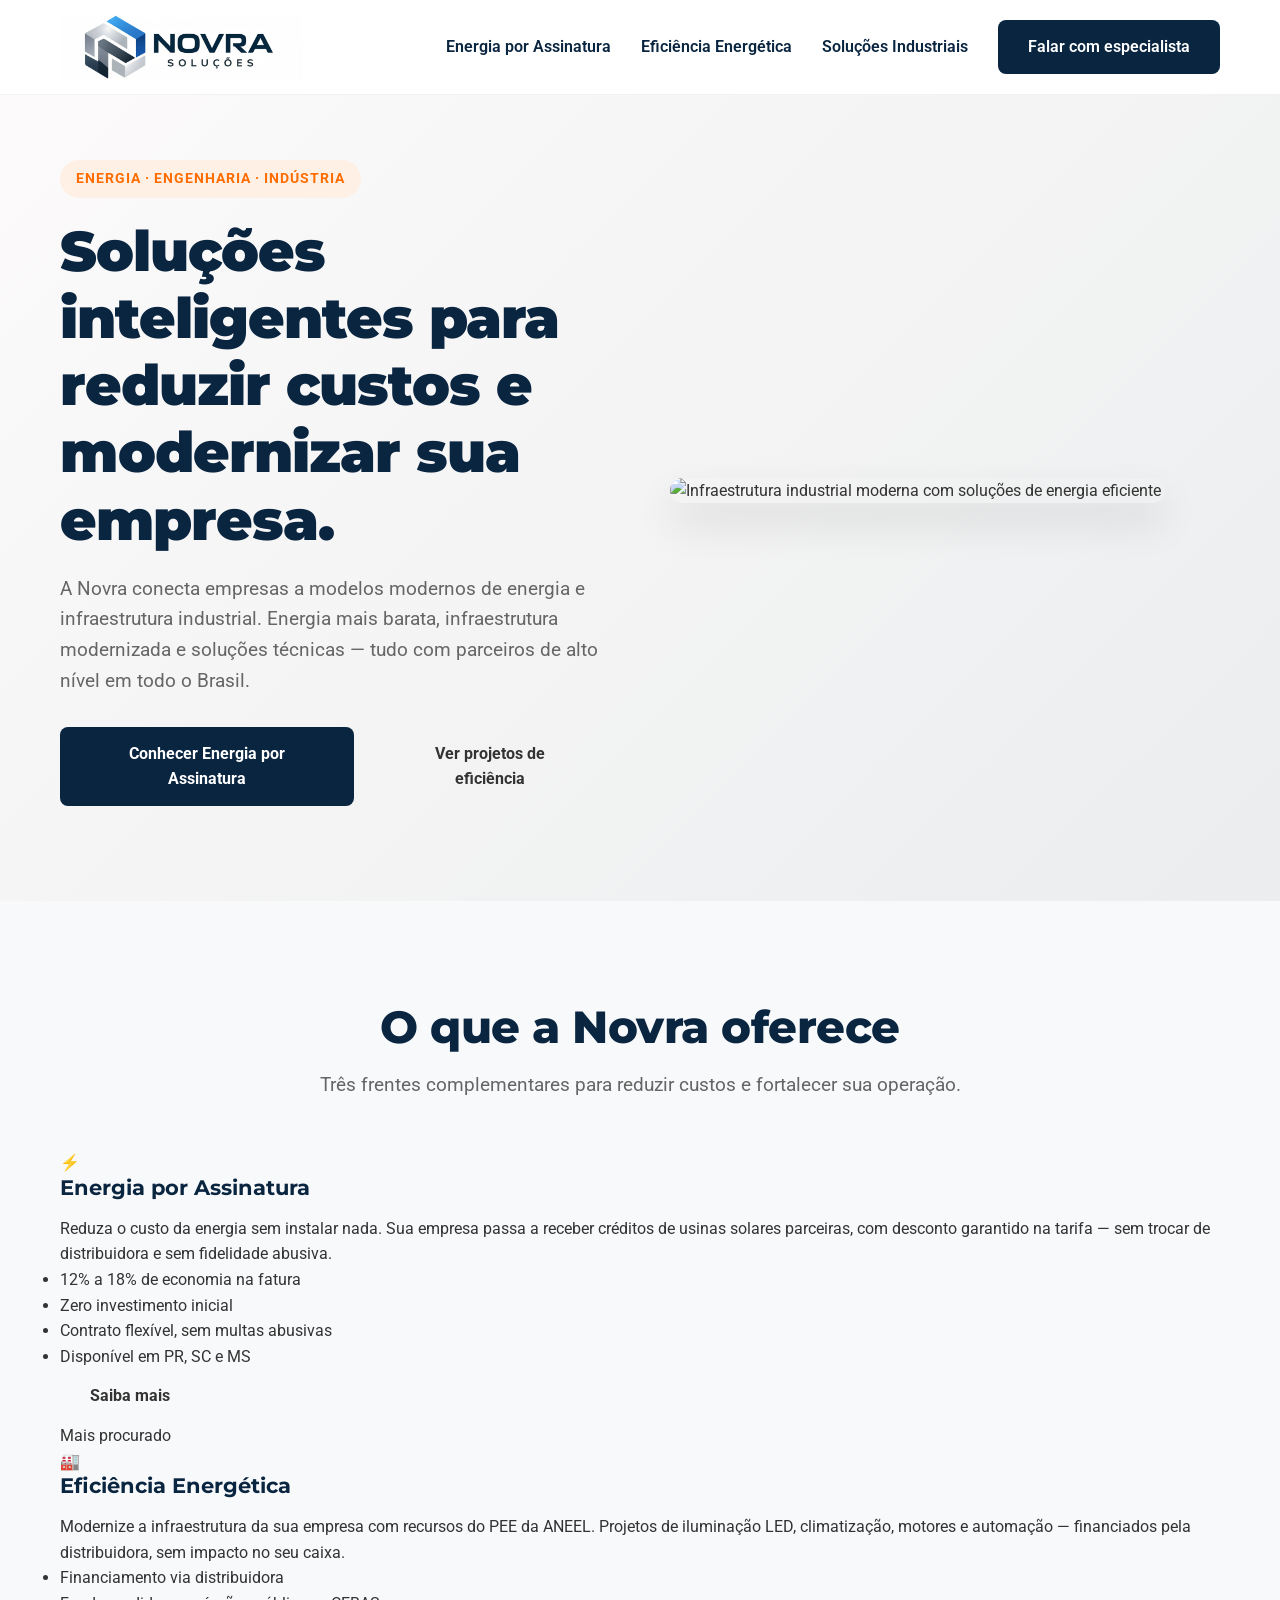
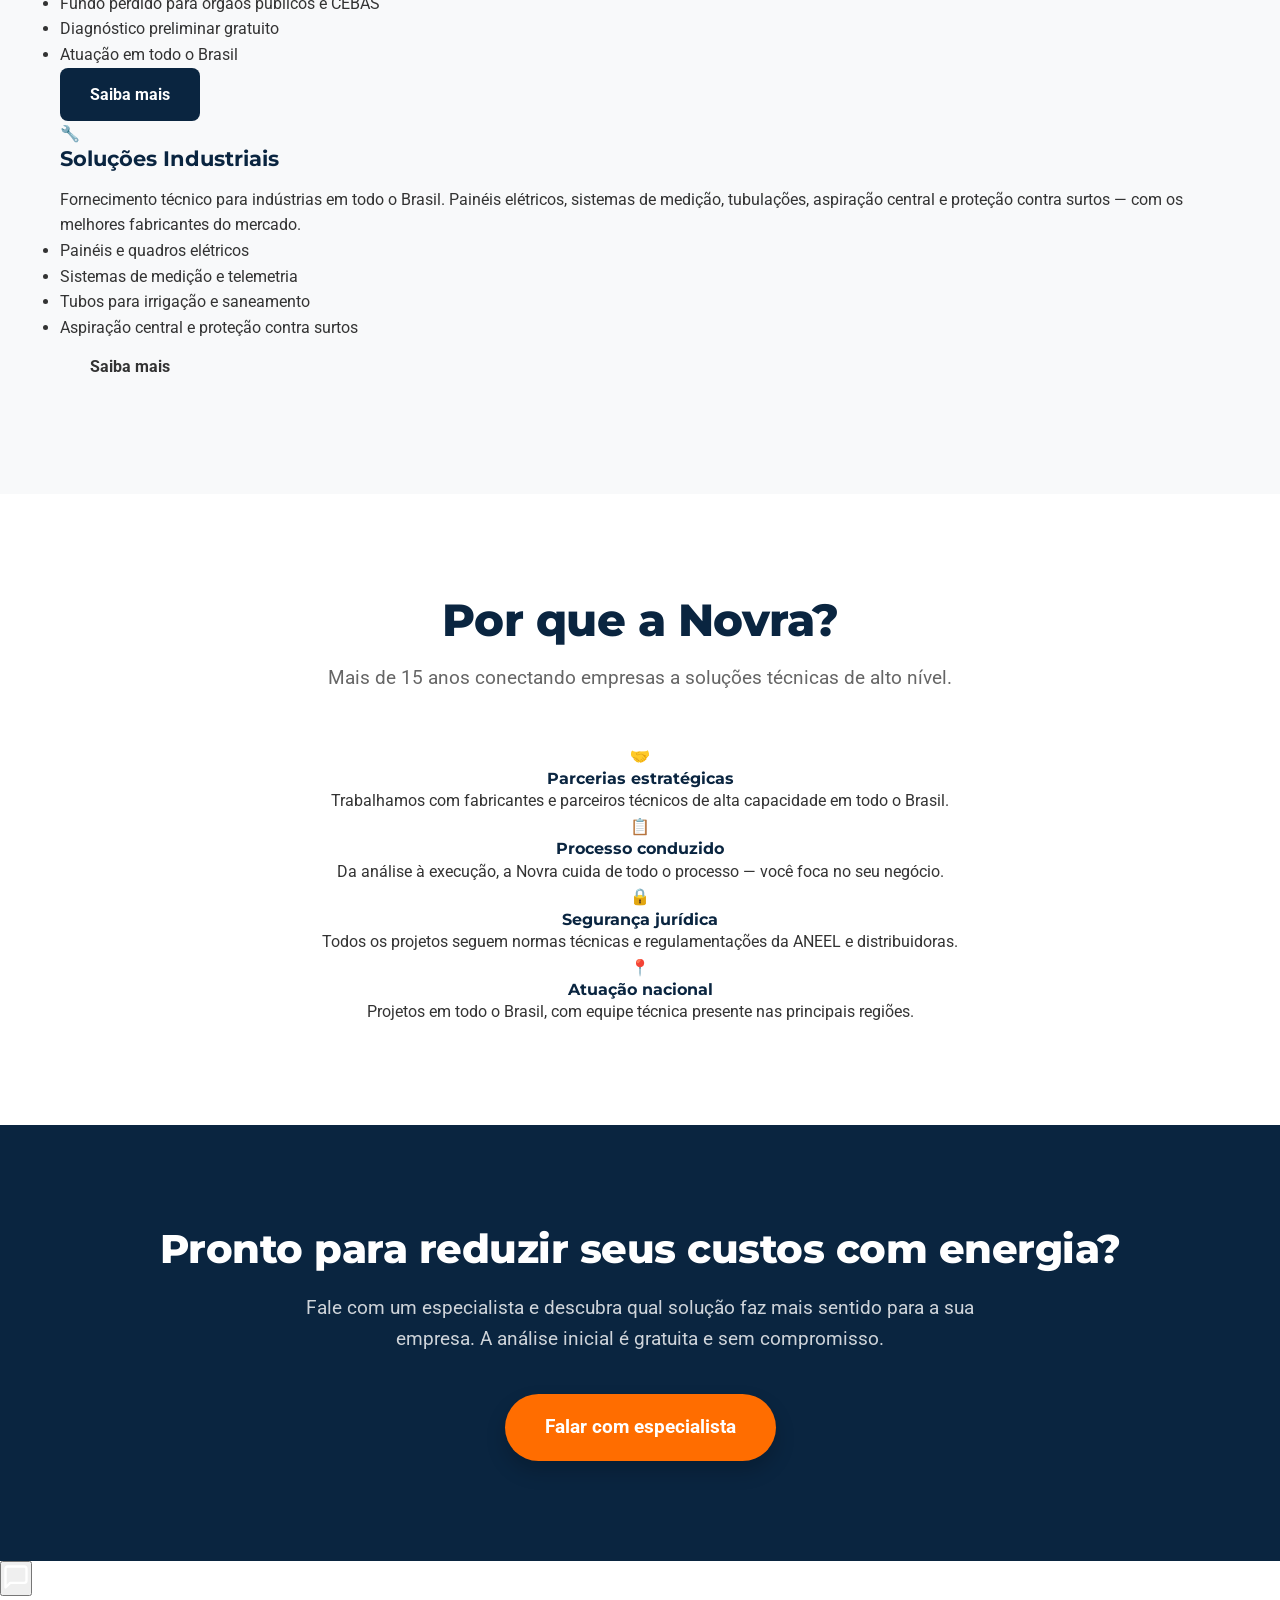
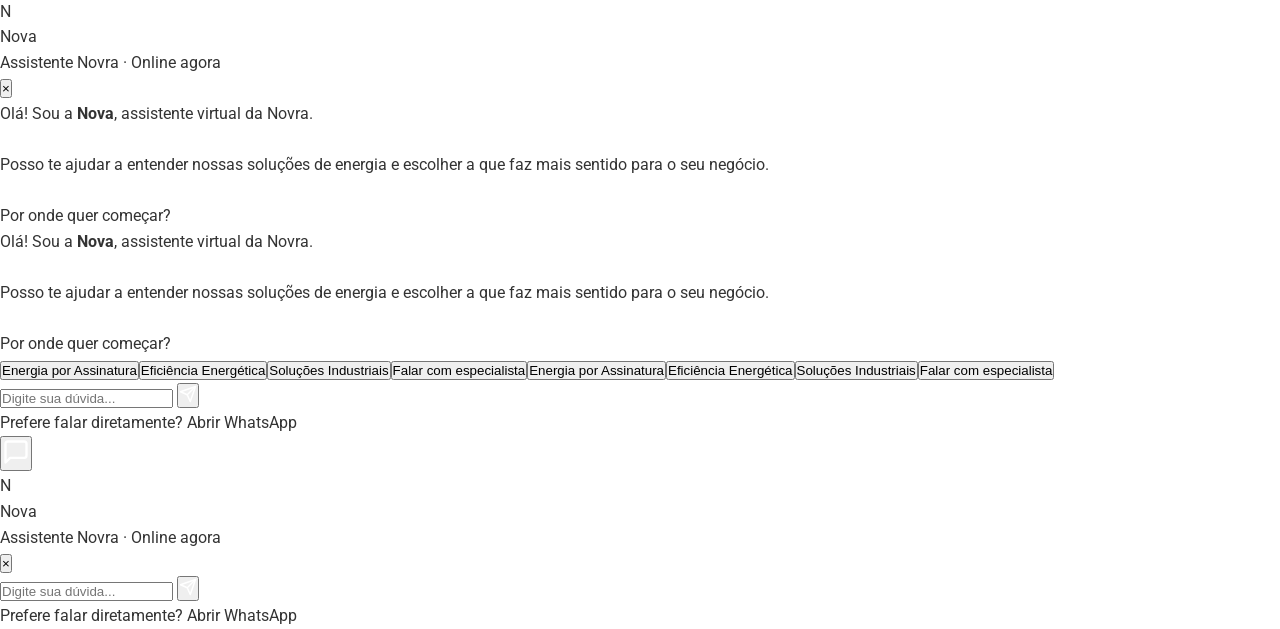
==== commit c9a471d7: "Update index.html" ====
--- a/index.html
+++ b/index.html
@@ -323,5 +323,84 @@
   <script>var NOVRA_PAGE = 'home';</script>
   <script src="assets/js/nova-chat.js"></script>
 
+<!-- ========================================
+     WIDGET NOVA — Assistente Virtual Novra
+======================================== -->
+<div id="novra-chat-widget" class="novra-chat-closed">
+
+  <button id="novra-chat-toggle"
+          class="novra-chat-toggle"
+          aria-label="Abrir chat com a Nova, assistente da Novra">
+    <svg xmlns="http://www.w3.org/2000/svg"
+         width="28" height="28" viewBox="0 0 24 24"
+         fill="none" stroke="white" stroke-width="2"
+         stroke-linecap="round" stroke-linejoin="round">
+      <path d="M21 15a2 2 0 0 1-2 2H7l-4 4V5a2 2 0 0 1 2-2h14a2 2 0 0 1 2 2z"/>
+    </svg>
+  </button>
+
+  <div id="novra-chat-balloon" class="novra-chat-balloon" hidden>
+    Olá! Posso te ajudar com alguma dúvida sobre energia?
+    <button id="novra-balloon-close" aria-label="Fechar balão">×</button>
+  </div>
+
+  <div class="novra-chat-window" role="dialog" aria-label="Chat com a Nova">
+
+    <div class="novra-chat-header">
+      <div class="novra-chat-avatar" aria-hidden="true">N</div>
+      <div>
+        <div class="novra-chat-title">Nova</div>
+        <div class="novra-chat-subtitle">Assistente Novra · Online agora</div>
+      </div>
+      <button id="novra-chat-close"
+              class="novra-chat-close"
+              aria-label="Fechar chat">×</button>
+    </div>
+
+    <div id="novra-chat-messages"
+         class="novra-chat-messages"
+         role="log"
+         aria-live="polite">
+    </div>
+
+    <div id="novra-quick-questions" class="novra-quick-questions"></div>
+
+    <div class="novra-chat-input-area">
+      <input id="novra-chat-input"
+             type="text"
+             placeholder="Digite sua dúvida..."
+             autocomplete="off"
+             aria-label="Digite sua mensagem" />
+      <button id="novra-chat-send"
+              class="novra-chat-send"
+              aria-label="Enviar mensagem">
+        <svg xmlns="http://www.w3.org/2000/svg"
+             width="18" height="18" viewBox="0 0 24 24"
+             fill="none" stroke="white" stroke-width="2"
+             stroke-linecap="round" stroke-linejoin="round">
+          <line x1="22" y1="2" x2="11" y2="13"/>
+          <polygon points="22 2 15 22 11 13 2 9 22 2"/>
+        </svg>
+      </button>
+    </div>
+
+    <div class="novra-chat-footer">
+      Prefere falar diretamente?
+      <a href="https://wa.me/5541987377444?text=Ol%C3%A1%2C%20vim%20pelo%20site%20da%20Novra%20e%20gostaria%20de%20falar%20com%20um%20especialista."
+         target="_blank"
+         rel="noopener"
+         aria-label="Abrir conversa no WhatsApp">
+        Abrir WhatsApp
+      </a>
+    </div>
+
+  </div>
+</div>
+
+<!-- Define contexto da página ANTES do script da Nova -->
+<script>var NOVRA_PAGE = 'home';</script>
+<script src="assets/js/nova-chat.js"></script>
+  
 </body>
 </html>
+
--- a/assets/css/styles.css
+++ b/assets/css/styles.css
@@ -160,55 +160,6 @@
 }
 
 .site-header .main-nav a.btn:hover {
-  color: white;
-}
-
-/* =========================================
-   BOTÕES
-========================================= */
-.btn {
-  display: inline-block;
-  padding: 14px 28px;
-  border-radius: 8px;
-  font-family: var(--font-heading);
-  font-weight: 700;
-  font-size: 0.95rem;
-  cursor: pointer;
-  transition: all 0.3s ease;
-  border: none;
-  text-decoration: none;
-}
-
-.btn-primary {
-  background: var(--accent);
-  color: white;
-}
-
-.btn-primary:hover {
-  background: #E65100;
-  transform: translateY(-2px);
-  box-shadow: 0 8px 20px rgba(255, 109, 0, 0.35);
-  color: white;
-}
-
-.btn-outline {
-  background: transparent;
-  border: 2px solid var(--primary);
-  color: var(--primary);
-}
-
-.btn-outline:hover {
-  background: var(--primary);
-  color: white;
-}
-
-.btn-accent {
-  background: var(--accent);
-  color: white;
-}
-
-.btn-accent:hover {
-  background: #E65100;
   color: white;
 }
 
@@ -242,136 +193,346 @@
 
 .hero-ctas {
   display: flex;
-  gap: 16px;
-  flex-wrap: wrap;
-  margin-top: 10px;
-}
-
-/* =========================================
-   SECTION HEADER
-========================================= */
-.section-header {
-  max-width: 680px;
-  margin-left: auto;
-  margin-right: auto;
-  margin-bottom: 10px;
-}
-
-.section-header h2 {
-  margin-bottom: 16px;
-}
-
-.section-header .lead {
-  color: var(--muted);
-}
-
-/* =========================================
-   CARDS DE SOLUÇÃO — HOME
-========================================= */
-.three-col {
+  gap: 15px;
+  margin-top: 30px;
+  margin-bottom: 15px;
+}
+
+.hero-visual {
+  position: relative;
+  display: block;
+  width: 100%;
+}
+
+.rounded-img {
+  border-radius: 20px;
+  width: 100%;
+  box-shadow: 0 20px 40px rgba(0, 0, 0, 0.1);
+}
+
+.hero-visual .rounded-img {
+  max-height: 420px;
+  width: 100%;
+  object-fit: cover;
+}
+
+/* Hero específico Soluções Industriais */
+.hero-industriais {
+  padding-top: 120px;
+  padding-bottom: 60px;
+}
+
+/* Card Flutuante */
+.floating-card {
+  position: absolute;
+  background: #FAFAFA;
+  padding: 30px 40px;
+  border-radius: 16px;
+  box-shadow: 0 20px 40px rgba(0, 0, 0, 0.15);
+  z-index: 10;
+  bottom: -30px;
+  left: -40px;
+  text-align: center;
+}
+
+.kpi-number {
+  font-size: 5rem;
+  font-weight: 900;
+  color: var(--accent);
+  line-height: 1;
+  font-family: var(--font-heading);
+  letter-spacing: -2px;
+  margin-bottom: 5px;
+}
+
+/* =========================================
+   BOTÕES
+========================================= */
+.btn {
+  display: inline-block;
+  padding: 14px 30px;
+  border-radius: 8px;
+  font-weight: 700;
+  text-align: center;
+  transition: all 0.3s ease;
+  cursor: pointer;
+  border: none;
+}
+
+.btn-primary {
+  background-color: var(--primary);
+  color: white;
+}
+
+.btn-primary:hover {
+  background-color: var(--primary-light);
+  transform: translateY(-2px);
+}
+
+.btn-accent {
+  background-color: var(--accent);
+  color: white;
+}
+
+.btn-accent:hover {
+  background-color: #E65100;
+  transform: translateY(-2px);
+}
+
+.btn-ghost {
+  background: transparent;
+  color: var(--primary);
+  border: 2px solid var(--primary);
+}
+
+.btn-ghost:hover {
+  background: var(--primary);
+  color: white;
+  transform: translateY(-2px);
+}
+
+/* =========================================
+   GRIDS E CARDS
+========================================= */
+.two-col {
+  display: grid;
+  grid-template-columns: 1fr 1fr;
+  gap: 60px;
+  align-items: center;
+}
+
+.cards-3 {
   display: grid;
   grid-template-columns: repeat(3, 1fr);
   gap: 30px;
-}
-
-.card-solution {
+  margin-top: 50px;
+}
+
+/* Cards de vantagens (sem emojis) */
+.cards-3 .card {
   background: white;
   border-radius: 16px;
-  padding: 36px 30px;
-  box-shadow: 0 10px 30px rgba(0, 0, 0, 0.07);
-  border-top: 4px solid var(--accent);
+  padding: 40px 30px;
+  box-shadow: 0 10px 30px rgba(0, 0, 0, 0.04);
+  transition: transform 0.3s ease;
   display: flex;
   flex-direction: column;
+  justify-content: center;
+  align-items: center;
+  text-align: center;
+  min-height: 220px;
+}
+
+.cards-3 .card:hover {
+  transform: translateY(-5px);
+  box-shadow: 0 15px 40px rgba(0, 0, 0, 0.08);
+}
+
+/* Linha laranja decorativa nos cards de vantagens */
+.card-accent-line {
+  width: 40px;
+  height: 4px;
+  background: var(--accent);
+  border-radius: 2px;
+  margin-bottom: 20px;
+}
+
+/* Cards com imagem no topo */
+.card-image-top {
+  background: white;
+  border-radius: 16px;
+  box-shadow: 0 10px 30px rgba(0, 0, 0, 0.05);
+  overflow: hidden;
+  transition: transform 0.3s ease;
+  display: flex;
+  flex-direction: column;
+  height: 100%;
+}
+
+.card-image-top:hover {
+  transform: translateY(-5px);
+  box-shadow: 0 15px 40px rgba(0, 0, 0, 0.1);
+}
+
+.card-image-top img {
+  width: 100%;
+  height: 220px;
+  object-fit: cover;
+}
+
+.card-content {
+  padding: 30px;
+  flex-grow: 1;
+}
+
+/* =========================================
+   BULLETS VISUAIS (Como chega a energia)
+========================================= */
+.energy-steps {
+  list-style: none;
+  padding: 0;
+  margin: 30px 0;
+}
+
+.energy-steps li {
+  display: flex;
+  align-items: flex-start;
   gap: 16px;
-  position: relative;
-  transition: transform 0.3s ease, box-shadow 0.3s ease;
-}
-
-.card-solution:hover {
-  transform: translateY(-5px);
-  box-shadow: 0 20px 50px rgba(0, 0, 0, 0.12);
-}
-
-.card-solution-featured {
-  background: var(--primary);
-  color: white;
-  border-top-color: var(--accent);
-}
-
-.card-solution-featured h3 {
-  color: white;
-}
-
-.card-solution-featured p {
-  color: rgba(255, 255, 255, 0.8);
-}
-
-.card-solution-featured .btn-outline {
-  border-color: white;
-  color: white;
-}
-
-.card-solution-featured .btn-outline:hover {
-  background: white;
-  color: var(--primary);
-}
-
-.card-solution-badge {
-  position: absolute;
-  top: -14px;
-  left: 50%;
-  transform: translateX(-50%);
+  margin-bottom: 20px;
+  font-size: 1rem;
+  color: var(--text);
+  line-height: 1.5;
+}
+
+.energy-steps li .step-dot {
+  flex-shrink: 0;
+  width: 32px;
+  height: 32px;
   background: var(--accent);
   color: white;
-  font-size: 0.75rem;
+  border-radius: 50%;
+  display: flex;
+  align-items: center;
+  justify-content: center;
+  font-weight: 900;
+  font-family: var(--font-heading);
+  font-size: 0.85rem;
+  margin-top: 2px;
+}
+
+/* =========================================
+   BOLETOS
+========================================= */
+.boleto-list {
+  margin-top: 40px;
+}
+
+.boleto-item {
+  border-left: 4px solid var(--accent);
+  padding-left: 20px;
+  margin-bottom: 30px;
+}
+
+.boleto-item h4 {
+  font-size: 1.3rem;
+  margin-bottom: 10px;
+}
+
+.boleto-item p {
+  color: var(--muted);
+}
+
+/* =========================================
+   PROCESSO / PASSO A PASSO
+========================================= */
+.process-grid {
+  display: grid;
+  grid-template-columns: repeat(4, 1fr);
+  gap: 30px;
+  margin-top: 60px;
+}
+
+.process-step {
+  border-left: 1px solid rgba(255, 255, 255, 0.1);
+  padding-left: 30px;
+}
+
+.process-step:first-child {
+  border-left: none;
+  padding-left: 0;
+}
+
+.step-num {
+  font-size: 4rem;
+  font-weight: 900;
+  color: var(--accent);
+  line-height: 1;
+  margin-bottom: 20px;
+  font-family: var(--font-heading);
+}
+
+.process-step p {
+  color: rgba(255, 255, 255, 0.7);
+  font-size: 0.95rem;
+}
+
+/* =========================================
+   SELO REGULATÓRIO
+========================================= */
+.legal-seal {
+  margin-top: 30px;
+  padding: 14px 20px;
+  background: #f0f4ff;
+  border-left: 4px solid var(--primary-light);
+  border-radius: 6px;
+  font-size: 0.85rem;
+  color: var(--muted);
+  line-height: 1.5;
+}
+
+.legal-seal strong {
+  color: var(--primary);
+}
+
+/* =========================================
+   FAQ
+========================================= */
+.faq-list {
+  margin-top: 50px;
+  max-width: 860px;
+  margin-left: auto;
+  margin-right: auto;
+}
+
+.faq-item {
+  border-bottom: 1px solid #e5e7eb;
+  padding: 24px 0;
+}
+
+.faq-item:first-child {
+  border-top: 1px solid #e5e7eb;
+}
+
+.faq-question {
+  width: 100%;
+  background: none;
+  border: none;
+  text-align: left;
+  font-family: var(--font-heading);
+  font-size: 1.05rem;
   font-weight: 700;
-  padding: 4px 16px;
-  border-radius: 20px;
-  white-space: nowrap;
-  letter-spacing: 0.05em;
-  text-transform: uppercase;
-}
-
-.card-solution-icon {
-  font-size: 2.2rem;
-  line-height: 1;
-}
-
-.card-solution-list {
-  list-style: none;
+  color: var(--primary);
+  cursor: pointer;
+  display: flex;
+  justify-content: space-between;
+  align-items: center;
+  gap: 16px;
   padding: 0;
-  margin: 0;
-  display: flex;
-  flex-direction: column;
-  gap: 8px;
-}
-
-.card-solution-list li {
-  font-size: 0.88rem;
-  padding-left: 20px;
-  position: relative;
+  line-height: 1.4;
+}
+
+.faq-question::after {
+  content: "+";
+  font-size: 1.5rem;
+  font-weight: 400;
+  color: var(--accent);
+  flex-shrink: 0;
+  transition: transform 0.25s ease;
+}
+
+.faq-question[aria-expanded="true"]::after {
+  transform: rotate(45deg);
+}
+
+.faq-answer {
+  margin-top: 14px;
+  font-size: 0.98rem;
   color: var(--muted);
-}
-
-.card-solution-featured .card-solution-list li {
-  color: rgba(255, 255, 255, 0.8);
-}
-
-.card-solution-list li::before {
-  content: '✓';
-  position: absolute;
-  left: 0;
-  color: var(--accent);
-  font-weight: 700;
-}
-
-.card-solution .btn {
-  margin-top: auto;
-  text-align: center;
-}
-
-/* =========================================
-   SOBRE A NOVRA
+  line-height: 1.7;
+}
+
+/* =========================================
+   BLOCO SOBRE A NOVRA (Home)
 ========================================= */
 .about-novra {
   display: grid;
@@ -380,22 +541,33 @@
   align-items: center;
 }
 
+.about-novra-text h2 {
+  margin-bottom: 20px;
+}
+
+.about-novra-text p {
+  color: var(--muted);
+  margin-bottom: 20px;
+  font-size: 1.05rem;
+  line-height: 1.8;
+}
+
 .about-highlights {
   display: grid;
-  grid-template-columns: repeat(2, 1fr);
+  grid-template-columns: 1fr 1fr;
   gap: 24px;
   margin-top: 40px;
 }
 
 .about-highlight-item {
-  display: flex;
-  flex-direction: column;
-  gap: 4px;
+  border-left: 3px solid var(--accent);
+  padding-left: 16px;
 }
 
 .about-highlight-item strong {
+  display: block;
   font-family: var(--font-heading);
-  font-size: 1.8rem;
+  font-size: 1.6rem;
   font-weight: 900;
   color: var(--primary);
   line-height: 1;
@@ -409,7 +581,7 @@
 }
 
 /* =========================================
-   SOLUÇÕES INDUSTRIAIS — GRID
+   SEÇÃO SOLUÇÕES INDUSTRIAIS
 ========================================= */
 .industrial-grid {
   display: grid;
@@ -419,7 +591,7 @@
 }
 
 .ind-card {
-  background: white;
+  background: #ffffff;
   border-radius: 16px;
   box-shadow: 0 10px 30px rgba(0, 0, 0, 0.06);
   overflow: hidden;
@@ -543,289 +715,6 @@
 }
 
 /* =========================================
-   WIDGET NOVA — Assistente Virtual
-========================================= */
-.novra-chat-toggle {
-  position: fixed;
-  bottom: 28px;
-  right: 28px;
-  z-index: 1300;
-  width: 58px;
-  height: 58px;
-  border-radius: 50%;
-  background: var(--accent);
-  border: none;
-  cursor: pointer;
-  display: flex;
-  align-items: center;
-  justify-content: center;
-  box-shadow: 0 6px 24px rgba(255, 109, 0, 0.4);
-  transition: transform 0.3s ease, box-shadow 0.3s ease;
-}
-
-.novra-chat-toggle:hover {
-  transform: scale(1.08);
-  box-shadow: 0 10px 32px rgba(255, 109, 0, 0.5);
-}
-
-.novra-chat-balloon {
-  position: fixed;
-  bottom: 100px;
-  right: 28px;
-  z-index: 1299;
-  background: white;
-  border-radius: 12px 12px 0 12px;
-  padding: 14px 40px 14px 16px;
-  box-shadow: 0 8px 24px rgba(0, 0, 0, 0.12);
-  font-size: 0.9rem;
-  color: var(--primary);
-  font-weight: 500;
-  max-width: 240px;
-  line-height: 1.4;
-  animation: novraFadeIn 0.4s ease;
-}
-
-#novra-balloon-close {
-  position: absolute;
-  top: 8px;
-  right: 10px;
-  background: none;
-  border: none;
-  font-size: 1.1rem;
-  cursor: pointer;
-  color: var(--muted);
-  line-height: 1;
-}
-
-.novra-chat-window {
-  position: fixed;
-  bottom: 100px;
-  right: 28px;
-  z-index: 1300;
-  width: 360px;
-  max-height: 540px;
-  display: flex;
-  flex-direction: column;
-  background: white;
-  border-radius: 16px;
-  box-shadow: 0 20px 60px rgba(0, 0, 0, 0.18);
-  overflow: hidden;
-  animation: novraSlideUp 0.35s ease;
-}
-
-.novra-chat-closed .novra-chat-window {
-  display: none;
-}
-
-.novra-chat-closed .novra-chat-balloon {
-  display: none;
-}
-
-.novra-chat-header {
-  background: var(--primary);
-  color: white;
-  padding: 16px 18px;
-  display: flex;
-  align-items: center;
-  gap: 12px;
-}
-
-.novra-chat-avatar {
-  width: 40px;
-  height: 40px;
-  border-radius: 50%;
-  background: var(--accent);
-  color: white;
-  font-family: var(--font-heading);
-  font-weight: 900;
-  font-size: 1.2rem;
-  display: flex;
-  align-items: center;
-  justify-content: center;
-  flex-shrink: 0;
-}
-
-.novra-chat-title {
-  font-family: var(--font-heading);
-  font-weight: 800;
-  font-size: 1rem;
-  color: white;
-}
-
-.novra-chat-subtitle {
-  font-size: 0.75rem;
-  color: rgba(255, 255, 255, 0.7);
-  margin-top: 2px;
-}
-
-.novra-chat-close {
-  margin-left: auto;
-  background: none;
-  border: none;
-  color: rgba(255, 255, 255, 0.8);
-  font-size: 1.5rem;
-  cursor: pointer;
-  line-height: 1;
-  padding: 0 4px;
-  transition: color 0.2s;
-}
-
-.novra-chat-close:hover {
-  color: white;
-}
-
-.novra-chat-messages {
-  flex: 1;
-  overflow-y: auto;
-  padding: 20px 16px 10px;
-  display: flex;
-  flex-direction: column;
-  gap: 12px;
-  scroll-behavior: smooth;
-}
-
-.novra-msg {
-  display: flex;
-  flex-direction: column;
-}
-
-.novra-msg-user {
-  align-items: flex-end;
-}
-
-.novra-msg-bot {
-  align-items: flex-start;
-}
-
-.novra-bubble {
-  max-width: 85%;
-  padding: 12px 16px;
-  border-radius: 16px;
-  font-size: 0.88rem;
-  line-height: 1.6;
-}
-
-.novra-bubble ul {
-  padding-left: 18px;
-  margin-top: 8px;
-}
-
-.novra-bubble ul li {
-  margin-bottom: 4px;
-}
-
-.novra-msg-user .novra-bubble {
-  background: var(--accent);
-  color: white;
-  border-bottom-right-radius: 4px;
-}
-
-.novra-msg-bot .novra-bubble {
-  background: #f4f4f4;
-  color: var(--text);
-  border-bottom-left-radius: 4px;
-}
-
-.novra-quick-questions {
-  padding: 10px 14px;
-  display: flex;
-  flex-wrap: wrap;
-  gap: 8px;
-  border-top: 1px solid #f0f0f0;
-}
-
-.novra-quick-questions button {
-  background: white;
-  border: 1.5px solid var(--primary);
-  color: var(--primary);
-  border-radius: 20px;
-  padding: 6px 14px;
-  font-size: 0.8rem;
-  font-weight: 600;
-  cursor: pointer;
-  transition: all 0.2s ease;
-  font-family: var(--font-body);
-}
-
-.novra-quick-questions button:hover {
-  background: var(--accent);
-  color: white;
-  border-color: var(--accent);
-}
-
-.novra-chat-input-area {
-  display: flex;
-  align-items: center;
-  gap: 8px;
-  padding: 12px 14px;
-  border-top: 1px solid #f0f0f0;
-}
-
-#novra-chat-input {
-  flex: 1;
-  border: 1.5px solid #e0e0e0;
-  border-radius: 24px;
-  padding: 10px 16px;
-  font-size: 0.88rem;
-  font-family: var(--font-body);
-  color: var(--text);
-  outline: none;
-  transition: border-color 0.2s;
-}
-
-#novra-chat-input:focus {
-  border-color: var(--accent);
-}
-
-.novra-chat-send {
-  width: 40px;
-  height: 40px;
-  border-radius: 50%;
-  background: var(--accent);
-  border: none;
-  cursor: pointer;
-  display: flex;
-  align-items: center;
-  justify-content: center;
-  flex-shrink: 0;
-  transition: background 0.2s, transform 0.2s;
-}
-
-.novra-chat-send:hover {
-  background: #E65100;
-  transform: scale(1.05);
-}
-
-.novra-chat-footer {
-  text-align: center;
-  font-size: 0.75rem;
-  color: var(--muted);
-  padding: 8px 14px 12px;
-  border-top: 1px solid #f5f5f5;
-}
-
-.novra-chat-footer a {
-  color: var(--accent);
-  font-weight: 600;
-  margin-left: 4px;
-  text-decoration: none;
-}
-
-.novra-chat-footer a:hover {
-  text-decoration: underline;
-}
-
-@keyframes novraFadeIn {
-  from { opacity: 0; transform: translateY(8px); }
-  to   { opacity: 1; transform: translateY(0); }
-}
-
-@keyframes novraSlideUp {
-  from { opacity: 0; transform: translateY(20px); }
-  to   { opacity: 1; transform: translateY(0); }
-}
-
-/* =========================================
    RESPONSIVO
 ========================================= */
 @media (max-width: 1100px) {
@@ -846,8 +735,36 @@
     justify-content: center;
   }
 
-  .three-col {
+  .floating-card {
+    position: relative;
+    bottom: 0;
+    left: 0;
+    margin: -40px auto 0;
+    width: 80%;
+  }
+
+  .cards-3 {
     grid-template-columns: 1fr;
+  }
+
+  .cards-3 .card {
+    min-height: 180px;
+  }
+
+  .boleto-item {
+    text-align: left;
+  }
+
+  .process-step {
+    border-left: none;
+    border-top: 1px solid rgba(255, 255, 255, 0.1);
+    padding-left: 0;
+    padding-top: 30px;
+  }
+
+  .process-step:first-child {
+    border-top: none;
+    padding-top: 0;
   }
 
   .industrial-grid {
@@ -859,14 +776,19 @@
     grid-template-columns: 1fr 1fr;
     text-align: left;
   }
+
+  .energy-steps li {
+    text-align: left;
+  }
 }
 
 @media (max-width: 600px) {
-  h1 { font-size: 2rem; }
-  h2 { font-size: 1.8rem; }
-
-  .three-col {
-    grid-template-columns: 1fr;
+  h1 {
+    font-size: 2rem;
+  }
+
+  h2 {
+    font-size: 1.8rem;
   }
 
   .industrial-grid {
@@ -874,6 +796,14 @@
     gap: 20px;
   }
 
+  .ind-card-img {
+    height: 200px;
+  }
+
+  .ind-card-body {
+    padding: 20px;
+  }
+
   .about-highlights {
     grid-template-columns: 1fr;
   }
@@ -881,22 +811,4 @@
   .hero-ctas {
     flex-direction: column;
   }
-
-  .novra-chat-window {
-    right: 0;
-    bottom: 0;
-    width: 100vw;
-    max-height: 90vh;
-    border-radius: 16px 16px 0 0;
-  }
-
-  .novra-chat-toggle {
-    bottom: 20px;
-    right: 20px;
-  }
-
-  .novra-chat-balloon {
-    right: 16px;
-    bottom: 90px;
-  }
-}
+}
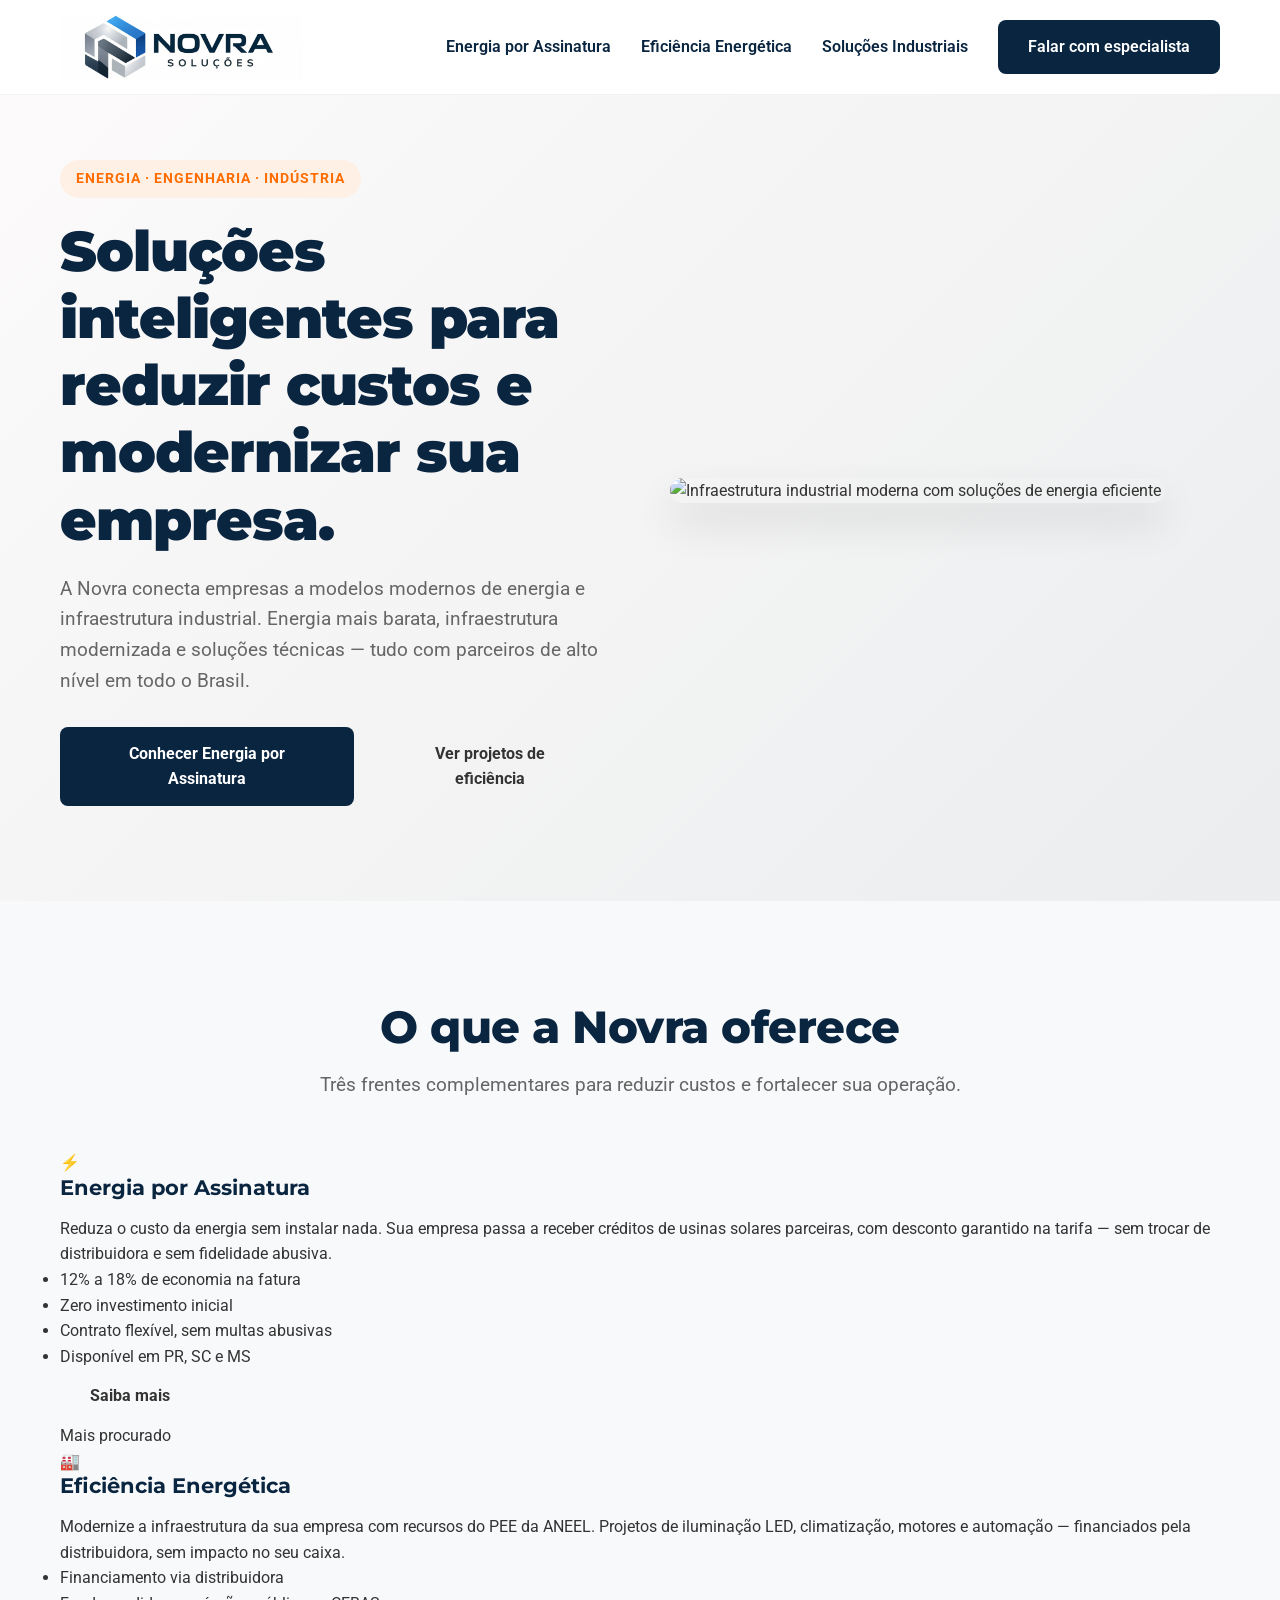
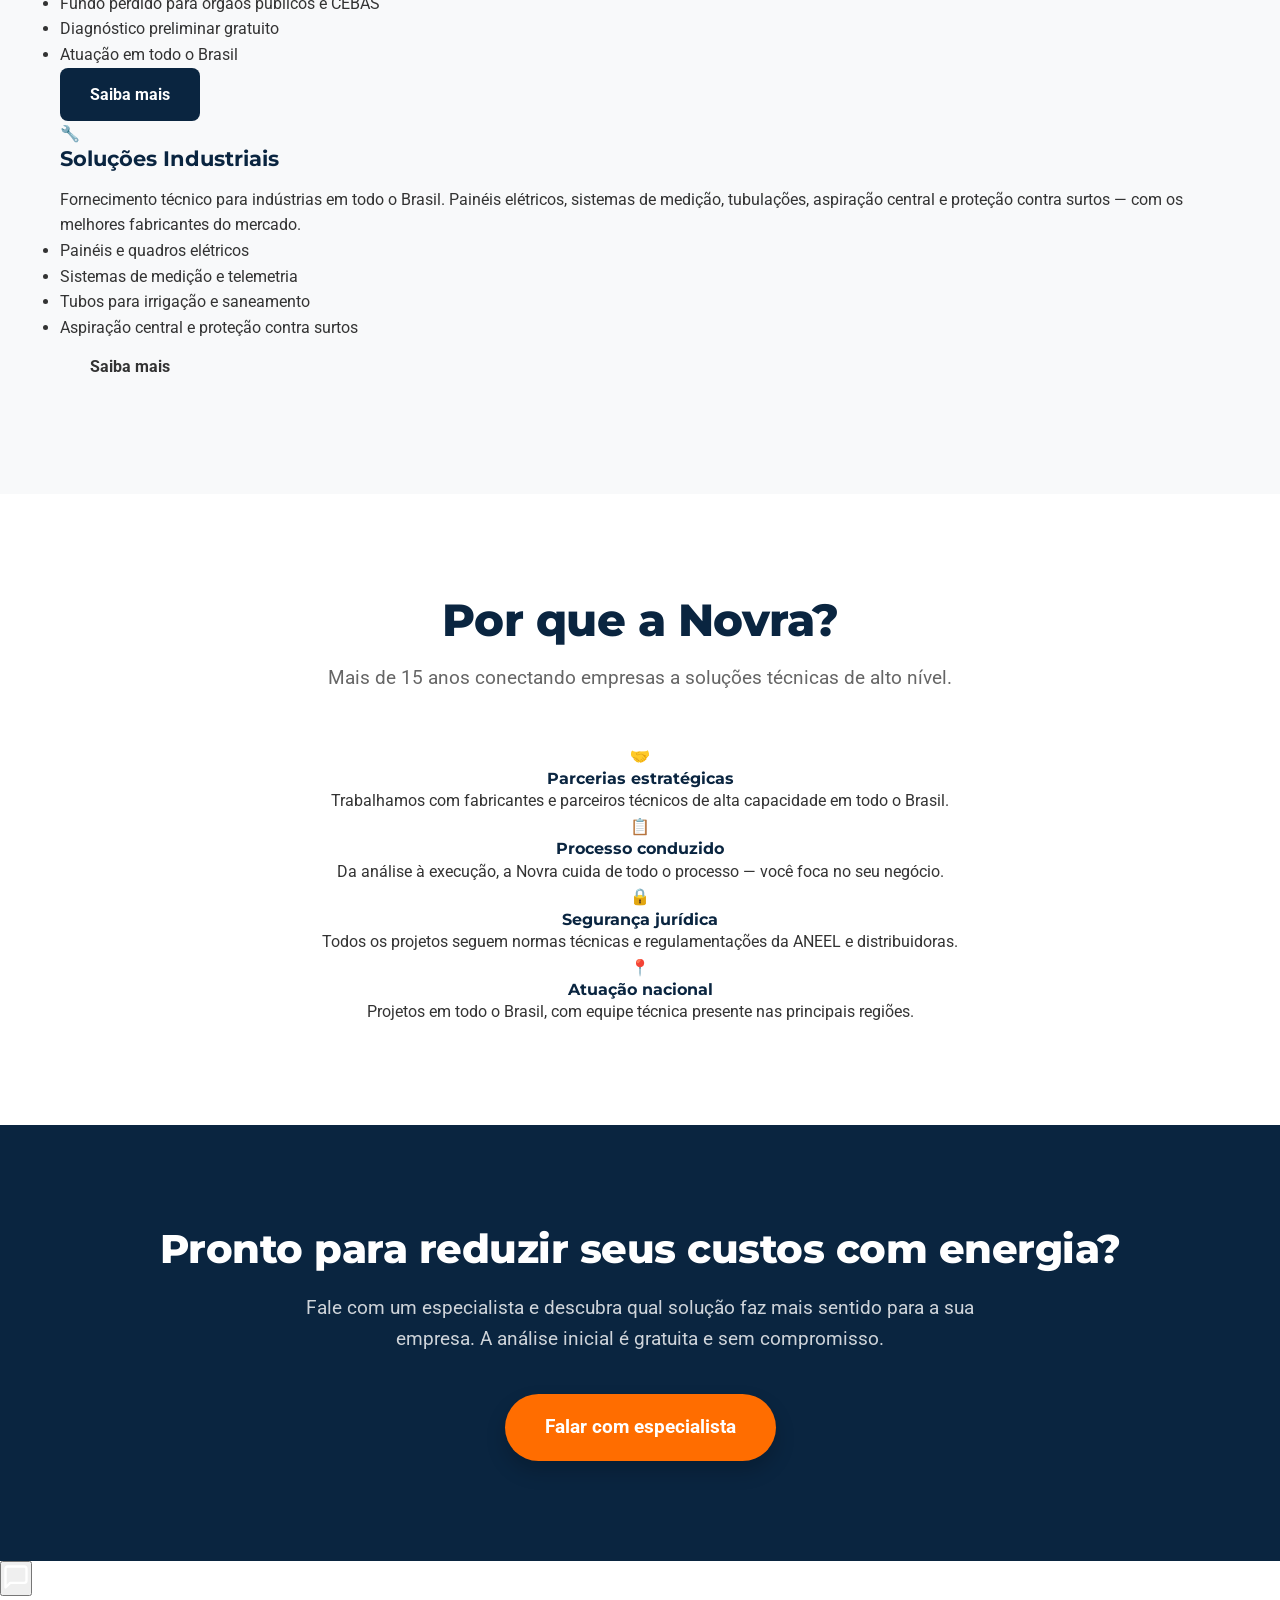
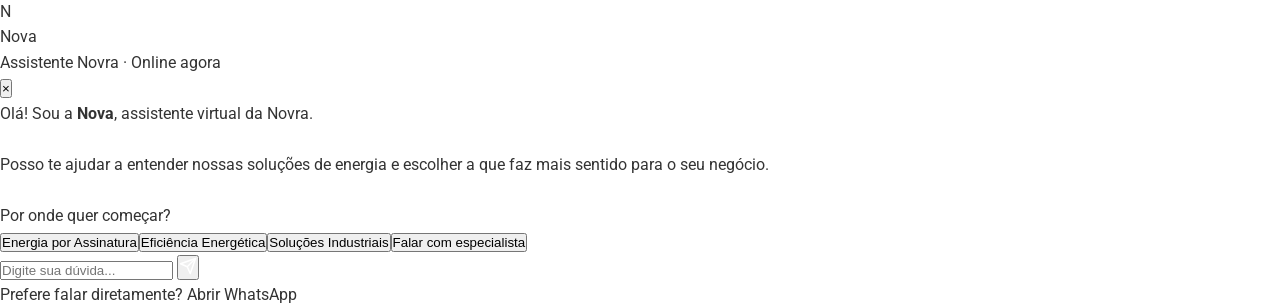
==== commit edb873f6: "Update index.html" ====
--- a/index.html
+++ b/index.html
@@ -241,8 +241,14 @@
 
   </main>
 
-  <!-- ========== WIDGET DA NOVA ========== -->
-  <!-- HTML do widget — igual em todas as páginas -->
+    </main>
+
+  <!-- FOOTER -->
+  <footer class="site-footer">
+    <!-- conteúdo do footer que já existe -->
+  </footer>
+
+  <!-- WIDGET DA NOVA — apenas uma vez, aqui -->
   <div id="novra-chat-widget" class="novra-chat-closed">
 
     <button id="novra-chat-toggle"
@@ -305,102 +311,19 @@
         Prefere falar diretamente?
         <a href="https://wa.me/5541987377444?text=Ol%C3%A1%2C%20vim%20pelo%20site%20da%20Novra%20e%20gostaria%20de%20falar%20com%20um%20especialista."
            target="_blank"
-           rel="noopener"
-           aria-label="Abrir conversa no WhatsApp com especialista Novra">
+           rel="noopener">
           Abrir WhatsApp
         </a>
       </div>
 
     </div>
   </div>
-  <!-- FIM WIDGET DA NOVA -->
-
-  <!-- Scripts -->
+
+  <!-- Scripts — apenas uma vez, aqui no final -->
   <script src="assets/js/accordion.js"></script>
   <script src="assets/js/faq.js"></script>
-
-  <!-- Define contexto da página ANTES de carregar o script da Nova -->
   <script>var NOVRA_PAGE = 'home';</script>
   <script src="assets/js/nova-chat.js"></script>
 
-<!-- ========================================
-     WIDGET NOVA — Assistente Virtual Novra
-======================================== -->
-<div id="novra-chat-widget" class="novra-chat-closed">
-
-  <button id="novra-chat-toggle"
-          class="novra-chat-toggle"
-          aria-label="Abrir chat com a Nova, assistente da Novra">
-    <svg xmlns="http://www.w3.org/2000/svg"
-         width="28" height="28" viewBox="0 0 24 24"
-         fill="none" stroke="white" stroke-width="2"
-         stroke-linecap="round" stroke-linejoin="round">
-      <path d="M21 15a2 2 0 0 1-2 2H7l-4 4V5a2 2 0 0 1 2-2h14a2 2 0 0 1 2 2z"/>
-    </svg>
-  </button>
-
-  <div id="novra-chat-balloon" class="novra-chat-balloon" hidden>
-    Olá! Posso te ajudar com alguma dúvida sobre energia?
-    <button id="novra-balloon-close" aria-label="Fechar balão">×</button>
-  </div>
-
-  <div class="novra-chat-window" role="dialog" aria-label="Chat com a Nova">
-
-    <div class="novra-chat-header">
-      <div class="novra-chat-avatar" aria-hidden="true">N</div>
-      <div>
-        <div class="novra-chat-title">Nova</div>
-        <div class="novra-chat-subtitle">Assistente Novra · Online agora</div>
-      </div>
-      <button id="novra-chat-close"
-              class="novra-chat-close"
-              aria-label="Fechar chat">×</button>
-    </div>
-
-    <div id="novra-chat-messages"
-         class="novra-chat-messages"
-         role="log"
-         aria-live="polite">
-    </div>
-
-    <div id="novra-quick-questions" class="novra-quick-questions"></div>
-
-    <div class="novra-chat-input-area">
-      <input id="novra-chat-input"
-             type="text"
-             placeholder="Digite sua dúvida..."
-             autocomplete="off"
-             aria-label="Digite sua mensagem" />
-      <button id="novra-chat-send"
-              class="novra-chat-send"
-              aria-label="Enviar mensagem">
-        <svg xmlns="http://www.w3.org/2000/svg"
-             width="18" height="18" viewBox="0 0 24 24"
-             fill="none" stroke="white" stroke-width="2"
-             stroke-linecap="round" stroke-linejoin="round">
-          <line x1="22" y1="2" x2="11" y2="13"/>
-          <polygon points="22 2 15 22 11 13 2 9 22 2"/>
-        </svg>
-      </button>
-    </div>
-
-    <div class="novra-chat-footer">
-      Prefere falar diretamente?
-      <a href="https://wa.me/5541987377444?text=Ol%C3%A1%2C%20vim%20pelo%20site%20da%20Novra%20e%20gostaria%20de%20falar%20com%20um%20especialista."
-         target="_blank"
-         rel="noopener"
-         aria-label="Abrir conversa no WhatsApp">
-        Abrir WhatsApp
-      </a>
-    </div>
-
-  </div>
-</div>
-
-<!-- Define contexto da página ANTES do script da Nova -->
-<script>var NOVRA_PAGE = 'home';</script>
-<script src="assets/js/nova-chat.js"></script>
-  
 </body>
 </html>
-
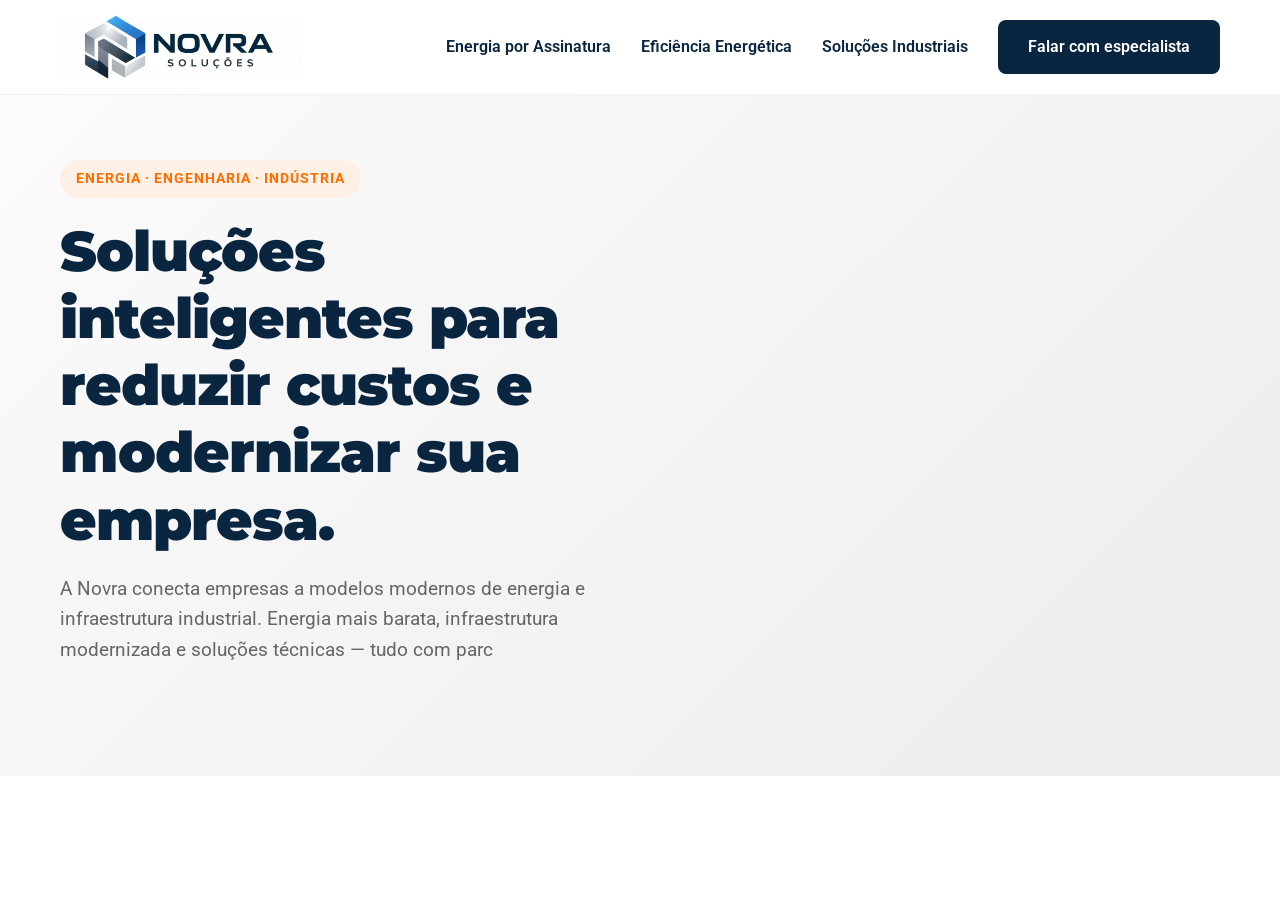
==== commit 0926d91a: "Update index.html" ====
--- a/index.html
+++ b/index.html
@@ -4,32 +4,24 @@
   <meta charset="utf-8" />
   <meta name="viewport" content="width=device-width, initial-scale=1" />
   <title>Novra Soluções | Energia e Soluções Industriais</title>
-  <meta name="description" content="A Novra conecta empresas a soluções de energia inteligente e infraestrutura industrial. Energia por Assinatura, Eficiência Energética via PEE e Soluções Industriais completas.">
+  <meta name="description" content="A Novra conecta empresas a soluções de energia inteligente e infraestrutura industrial. Energia por Assinatura, Eficiência Energética via PEE e Soluções Industriais completas." />
 
-  <!-- Fontes Google -->
   <link rel="preconnect" href="https://fonts.googleapis.com">
   <link rel="preconnect" href="https://fonts.gstatic.com" crossorigin>
   <link href="https://fonts.googleapis.com/css2?family=Montserrat:wght@700;800;900&family=Roboto:wght@400;500;700&display=swap" rel="stylesheet">
 
-  <!-- Estilos -->
   <link rel="stylesheet" href="assets/css/styles.css" />
 </head>
 
 <body>
 
-  <!-- ========== HEADER ==========
-       Logo leva à Home.
-       CTAs distintos por solução.
-  ========================================== -->
   <header class="site-header">
     <div class="container header-inner">
-
       <a class="brand" href="/">
         <img src="assets/img/logo_topo.png"
              alt="Novra Soluções – energia e soluções industriais"
              style="max-height: 64px;">
       </a>
-
       <nav class="main-nav">
         <a href="energia-por-assinatura/">Energia por Assinatura</a>
         <a href="eficiencia-energetica/">Eficiência Energética</a>
@@ -37,293 +29,23 @@
         <a class="btn btn-primary"
            href="https://wa.me/5541987377444?text=Ol%C3%A1%2C%20vim%20pelo%20site%20da%20Novra%20e%20gostaria%20de%20saber%20mais%20sobre%20as%20solu%C3%A7%C3%B5es."
            target="_blank"
-           rel="noopener"
-           aria-label="Falar com especialista Novra pelo WhatsApp">
+           rel="noopener">
           Falar com especialista
         </a>
       </nav>
-
     </div>
   </header>
 
   <main>
 
-    <!-- ========== HERO ==========
-         Proposta de valor geral da Novra.
-         Três cards de solução logo abaixo.
-    ========================================== -->
+    <!-- HERO -->
     <section class="hero-section">
       <div class="container hero-grid">
-
         <div class="hero-text">
           <div class="badge-orange">Energia · Engenharia · Indústria</div>
           <h1>Soluções inteligentes para reduzir custos e modernizar sua empresa.</h1>
           <p class="lead">
             A Novra conecta empresas a modelos modernos de energia e infraestrutura industrial.
             Energia mais barata, infraestrutura modernizada e soluções técnicas — tudo com
-            parceiros de alto nível em todo o Brasil.
-          </p>
-          <div class="hero-ctas">
-            <a class="btn btn-primary"
-               href="energia-por-assinatura/"
-               aria-label="Conhecer Energia por Assinatura">
-              Conhecer Energia por Assinatura
-            </a>
-            <a class="btn btn-outline"
-               href="eficiencia-energetica/"
-               aria-label="Ver projetos de eficiência energética">
-              Ver projetos de eficiência
-            </a>
-          </div>
-        </div>
+            parc
 
-        <div class="hero-visual">
-          <img src="assets/img/hero-home.jpg"
-               alt="Infraestrutura industrial moderna com soluções de energia eficiente"
-               class="rounded-img"
-               style="width: 100%; max-width: 90%;">
-        </div>
-
-      </div>
-    </section>
-
-    <!-- ========== TRÊS SOLUÇÕES ========== -->
-    <section class="section bg-light" id="solucoes">
-      <div class="container">
-
-        <div class="section-header text-center">
-          <h2>O que a Novra oferece</h2>
-          <p class="lead">Três frentes complementares para reduzir custos e fortalecer sua operação.</p>
-        </div>
-
-        <div class="three-col" style="margin-top: 50px;">
-
-          <!-- Card 1: Energia por Assinatura -->
-          <div class="card-solution">
-            <div class="card-solution-icon">⚡</div>
-            <h3>Energia por Assinatura</h3>
-            <p>
-              Reduza o custo da energia sem instalar nada. Sua empresa passa a receber
-              créditos de usinas solares parceiras, com desconto garantido na tarifa —
-              sem trocar de distribuidora e sem fidelidade abusiva.
-            </p>
-            <ul class="card-solution-list">
-              <li>12% a 18% de economia na fatura</li>
-              <li>Zero investimento inicial</li>
-              <li>Contrato flexível, sem multas abusivas</li>
-              <li>Disponível em PR, SC e MS</li>
-            </ul>
-            <a href="energia-por-assinatura/"
-               class="btn btn-outline"
-               aria-label="Saiba mais sobre Energia por Assinatura">
-              Saiba mais
-            </a>
-          </div>
-
-          <!-- Card 2: Eficiência Energética -->
-          <div class="card-solution card-solution-featured">
-            <div class="card-solution-badge">Mais procurado</div>
-            <div class="card-solution-icon">🏭</div>
-            <h3>Eficiência Energética</h3>
-            <p>
-              Modernize a infraestrutura da sua empresa com recursos do PEE da ANEEL.
-              Projetos de iluminação LED, climatização, motores e automação —
-              financiados pela distribuidora, sem impacto no seu caixa.
-            </p>
-            <ul class="card-solution-list">
-              <li>Financiamento via distribuidora</li>
-              <li>Fundo perdido para órgãos públicos e CEBAS</li>
-              <li>Diagnóstico preliminar gratuito</li>
-              <li>Atuação em todo o Brasil</li>
-            </ul>
-            <a href="eficiencia-energetica/"
-               class="btn btn-primary"
-               aria-label="Saiba mais sobre Eficiência Energética via PEE">
-              Saiba mais
-            </a>
-          </div>
-
-          <!-- Card 3: Soluções Industriais -->
-          <div class="card-solution">
-            <div class="card-solution-icon">🔧</div>
-            <h3>Soluções Industriais</h3>
-            <p>
-              Fornecimento técnico para indústrias em todo o Brasil. Painéis elétricos,
-              sistemas de medição, tubulações, aspiração central e proteção contra surtos —
-              com os melhores fabricantes do mercado.
-            </p>
-            <ul class="card-solution-list">
-              <li>Painéis e quadros elétricos</li>
-              <li>Sistemas de medição e telemetria</li>
-              <li>Tubos para irrigação e saneamento</li>
-              <li>Aspiração central e proteção contra surtos</li>
-            </ul>
-            <a href="solucoes-industriais/"
-               class="btn btn-outline"
-               aria-label="Saiba mais sobre Soluções Industriais">
-              Saiba mais
-            </a>
-          </div>
-
-        </div>
-      </div>
-    </section>
-
-    <!-- ========== POR QUE A NOVRA ========== -->
-    <section class="section" id="por-que-novra">
-      <div class="container">
-
-        <div class="section-header text-center">
-          <h2>Por que a Novra?</h2>
-          <p class="lead">
-            Mais de 15 anos conectando empresas a soluções técnicas de alto nível.
-          </p>
-        </div>
-
-        <div class="four-col" style="margin-top: 50px;">
-
-          <div class="feature-card text-center">
-            <div class="feature-icon">🤝</div>
-            <h4>Parcerias estratégicas</h4>
-            <p>Trabalhamos com fabricantes e parceiros técnicos de alta capacidade em todo o Brasil.</p>
-          </div>
-
-          <div class="feature-card text-center">
-            <div class="feature-icon">📋</div>
-            <h4>Processo conduzido</h4>
-            <p>Da análise à execução, a Novra cuida de todo o processo — você foca no seu negócio.</p>
-          </div>
-
-          <div class="feature-card text-center">
-            <div class="feature-icon">🔒</div>
-            <h4>Segurança jurídica</h4>
-            <p>Todos os projetos seguem normas técnicas e regulamentações da ANEEL e distribuidoras.</p>
-          </div>
-
-          <div class="feature-card text-center">
-            <div class="feature-icon">📍</div>
-            <h4>Atuação nacional</h4>
-            <p>Projetos em todo o Brasil, com equipe técnica presente nas principais regiões.</p>
-          </div>
-
-        </div>
-      </div>
-    </section>
-
-    <!-- ========== CTA FINAL ========== -->
-    <section class="section text-center"
-             style="background-color: var(--primary); color: white;">
-      <div class="container">
-
-        <h2 style="color: white; margin-bottom: 20px; font-size: 2.5rem;">
-          Pronto para reduzir seus custos com energia?
-        </h2>
-        <p class="lead"
-           style="color: rgba(255,255,255,0.8); margin-bottom: 40px;
-                  max-width: 700px; margin-left: auto; margin-right: auto;">
-          Fale com um especialista e descubra qual solução faz mais sentido para a sua empresa.
-          A análise inicial é gratuita e sem compromisso.
-        </p>
-
-        <a class="btn btn-accent"
-           href="https://wa.me/5541987377444?text=Ol%C3%A1%2C%20vim%20pelo%20site%20da%20Novra%20e%20gostaria%20de%20falar%20com%20um%20especialista."
-           target="_blank"
-           rel="noopener"
-           aria-label="Falar com especialista Novra pelo WhatsApp"
-           style="font-size: 1.2rem; padding: 18px 40px; border-radius: 50px;
-                  box-shadow: 0 10px 20px rgba(0,0,0,0.2); color: white !important;
-                  display: inline-block; text-decoration: none;">
-          Falar com especialista
-        </a>
-
-      </div>
-    </section>
-
-  </main>
-
-    </main>
-
-  <!-- FOOTER -->
-  <footer class="site-footer">
-    <!-- conteúdo do footer que já existe -->
-  </footer>
-
-  <!-- WIDGET DA NOVA — apenas uma vez, aqui -->
-  <div id="novra-chat-widget" class="novra-chat-closed">
-
-    <button id="novra-chat-toggle"
-            class="novra-chat-toggle"
-            aria-label="Abrir chat com a Nova, assistente da Novra">
-      <svg xmlns="http://www.w3.org/2000/svg"
-           width="28" height="28" viewBox="0 0 24 24"
-           fill="none" stroke="white" stroke-width="2"
-           stroke-linecap="round" stroke-linejoin="round">
-        <path d="M21 15a2 2 0 0 1-2 2H7l-4 4V5a2 2 0 0 1 2-2h14a2 2 0 0 1 2 2z"/>
-      </svg>
-    </button>
-
-    <div id="novra-chat-balloon" class="novra-chat-balloon" hidden>
-      Olá! Posso te ajudar com alguma dúvida sobre energia?
-      <button id="novra-balloon-close" aria-label="Fechar balão">×</button>
-    </div>
-
-    <div class="novra-chat-window" role="dialog" aria-label="Chat com a Nova">
-
-      <div class="novra-chat-header">
-        <div class="novra-chat-avatar" aria-hidden="true">N</div>
-        <div>
-          <div class="novra-chat-title">Nova</div>
-          <div class="novra-chat-subtitle">Assistente Novra · Online agora</div>
-        </div>
-        <button id="novra-chat-close"
-                class="novra-chat-close"
-                aria-label="Fechar chat">×</button>
-      </div>
-
-      <div id="novra-chat-messages"
-           class="novra-chat-messages"
-           role="log"
-           aria-live="polite">
-      </div>
-
-      <div id="novra-quick-questions" class="novra-quick-questions"></div>
-
-      <div class="novra-chat-input-area">
-        <input id="novra-chat-input"
-               type="text"
-               placeholder="Digite sua dúvida..."
-               autocomplete="off"
-               aria-label="Digite sua mensagem" />
-        <button id="novra-chat-send"
-                class="novra-chat-send"
-                aria-label="Enviar mensagem">
-          <svg xmlns="http://www.w3.org/2000/svg"
-               width="18" height="18" viewBox="0 0 24 24"
-               fill="none" stroke="white" stroke-width="2"
-               stroke-linecap="round" stroke-linejoin="round">
-            <line x1="22" y1="2" x2="11" y2="13"/>
-            <polygon points="22 2 15 22 11 13 2 9 22 2"/>
-          </svg>
-        </button>
-      </div>
-
-      <div class="novra-chat-footer">
-        Prefere falar diretamente?
-        <a href="https://wa.me/5541987377444?text=Ol%C3%A1%2C%20vim%20pelo%20site%20da%20Novra%20e%20gostaria%20de%20falar%20com%20um%20especialista."
-           target="_blank"
-           rel="noopener">
-          Abrir WhatsApp
-        </a>
-      </div>
-
-    </div>
-  </div>
-
-  <!-- Scripts — apenas uma vez, aqui no final -->
-  <script src="assets/js/accordion.js"></script>
-  <script src="assets/js/faq.js"></script>
-  <script>var NOVRA_PAGE = 'home';</script>
-  <script src="assets/js/nova-chat.js"></script>
-
-</body>
-</html>
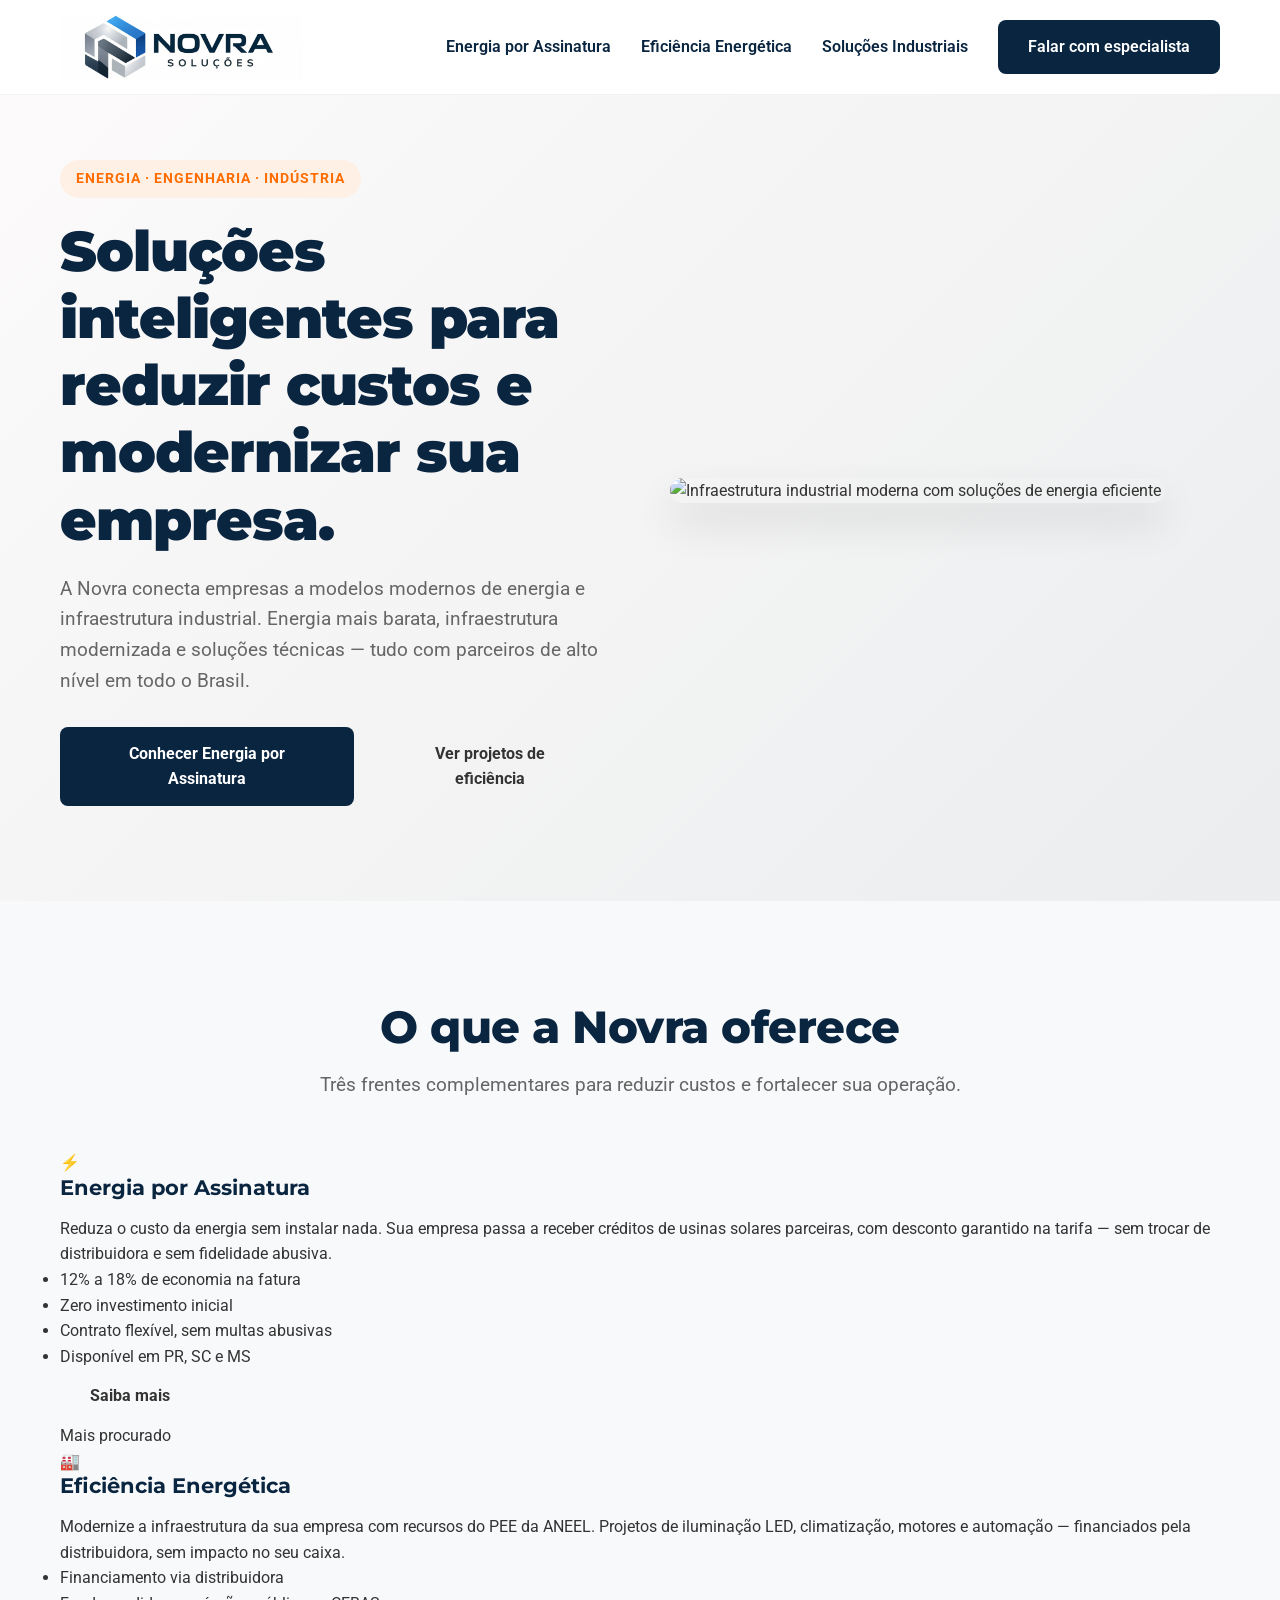
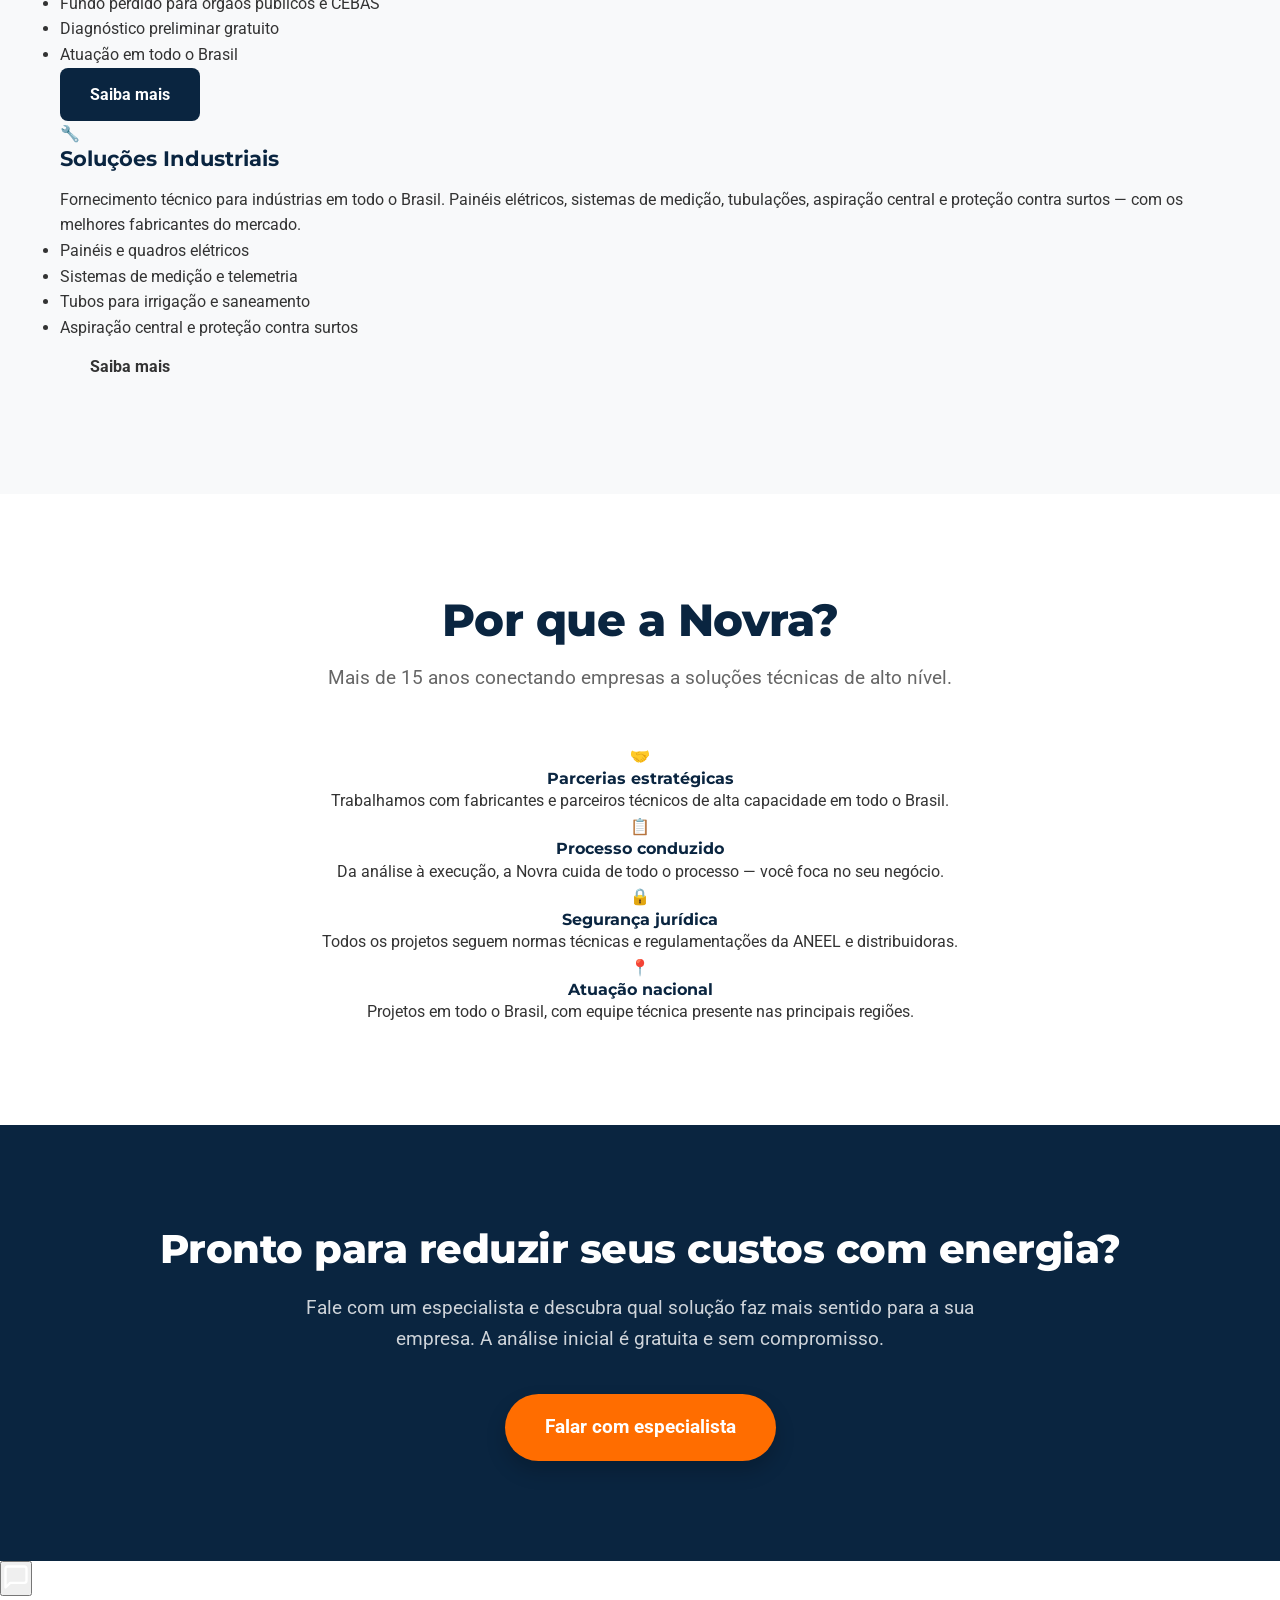
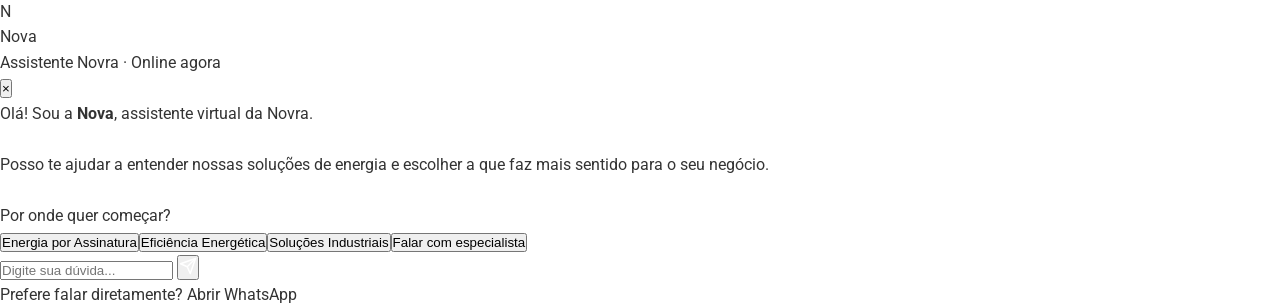
==== commit 3c3d8c88: "Update index.html" ====
--- a/index.html
+++ b/index.html
@@ -47,5 +47,226 @@
           <p class="lead">
             A Novra conecta empresas a modelos modernos de energia e infraestrutura industrial.
             Energia mais barata, infraestrutura modernizada e soluções técnicas — tudo com
-            parc
-
+            parceiros de alto nível em todo o Brasil.
+          </p>
+          <div class="hero-ctas">
+            <a class="btn btn-primary" href="energia-por-assinatura/">
+              Conhecer Energia por Assinatura
+            </a>
+            <a class="btn btn-outline" href="eficiencia-energetica/">
+              Ver projetos de eficiência
+            </a>
+          </div>
+        </div>
+        <div class="hero-visual">
+          <img src="assets/img/hero-home.jpg"
+               alt="Infraestrutura industrial moderna com soluções de energia eficiente"
+               class="rounded-img"
+               style="width: 100%; max-width: 90%;">
+        </div>
+      </div>
+    </section>
+
+    <!-- TRÊS SOLUÇÕES -->
+    <section class="section bg-light" id="solucoes">
+      <div class="container">
+        <div class="section-header text-center">
+          <h2>O que a Novra oferece</h2>
+          <p class="lead">Três frentes complementares para reduzir custos e fortalecer sua operação.</p>
+        </div>
+        <div class="three-col" style="margin-top: 50px;">
+
+          <div class="card-solution">
+            <div class="card-solution-icon">⚡</div>
+            <h3>Energia por Assinatura</h3>
+            <p>
+              Reduza o custo da energia sem instalar nada. Sua empresa passa a receber
+              créditos de usinas solares parceiras, com desconto garantido na tarifa —
+              sem trocar de distribuidora e sem fidelidade abusiva.
+            </p>
+            <ul class="card-solution-list">
+              <li>12% a 18% de economia na fatura</li>
+              <li>Zero investimento inicial</li>
+              <li>Contrato flexível, sem multas abusivas</li>
+              <li>Disponível em PR, SC e MS</li>
+            </ul>
+            <a href="energia-por-assinatura/" class="btn btn-outline">Saiba mais</a>
+          </div>
+
+          <div class="card-solution card-solution-featured">
+            <div class="card-solution-badge">Mais procurado</div>
+            <div class="card-solution-icon">🏭</div>
+            <h3>Eficiência Energética</h3>
+            <p>
+              Modernize a infraestrutura da sua empresa com recursos do PEE da ANEEL.
+              Projetos de iluminação LED, climatização, motores e automação —
+              financiados pela distribuidora, sem impacto no seu caixa.
+            </p>
+            <ul class="card-solution-list">
+              <li>Financiamento via distribuidora</li>
+              <li>Fundo perdido para órgãos públicos e CEBAS</li>
+              <li>Diagnóstico preliminar gratuito</li>
+              <li>Atuação em todo o Brasil</li>
+            </ul>
+            <a href="eficiencia-energetica/" class="btn btn-primary">Saiba mais</a>
+          </div>
+
+          <div class="card-solution">
+            <div class="card-solution-icon">🔧</div>
+            <h3>Soluções Industriais</h3>
+            <p>
+              Fornecimento técnico para indústrias em todo o Brasil. Painéis elétricos,
+              sistemas de medição, tubulações, aspiração central e proteção contra surtos —
+              com os melhores fabricantes do mercado.
+            </p>
+            <ul class="card-solution-list">
+              <li>Painéis e quadros elétricos</li>
+              <li>Sistemas de medição e telemetria</li>
+              <li>Tubos para irrigação e saneamento</li>
+              <li>Aspiração central e proteção contra surtos</li>
+            </ul>
+            <a href="solucoes-industriais/" class="btn btn-outline">Saiba mais</a>
+          </div>
+
+        </div>
+      </div>
+    </section>
+
+    <!-- POR QUE A NOVRA -->
+    <section class="section" id="por-que-novra">
+      <div class="container">
+        <div class="section-header text-center">
+          <h2>Por que a Novra?</h2>
+          <p class="lead">Mais de 15 anos conectando empresas a soluções técnicas de alto nível.</p>
+        </div>
+        <div class="four-col" style="margin-top: 50px;">
+          <div class="feature-card text-center">
+            <div class="feature-icon">🤝</div>
+            <h4>Parcerias estratégicas</h4>
+            <p>Trabalhamos com fabricantes e parceiros técnicos de alta capacidade em todo o Brasil.</p>
+          </div>
+          <div class="feature-card text-center">
+            <div class="feature-icon">📋</div>
+            <h4>Processo conduzido</h4>
+            <p>Da análise à execução, a Novra cuida de todo o processo — você foca no seu negócio.</p>
+          </div>
+          <div class="feature-card text-center">
+            <div class="feature-icon">🔒</div>
+            <h4>Segurança jurídica</h4>
+            <p>Todos os projetos seguem normas técnicas e regulamentações da ANEEL e distribuidoras.</p>
+          </div>
+          <div class="feature-card text-center">
+            <div class="feature-icon">📍</div>
+            <h4>Atuação nacional</h4>
+            <p>Projetos em todo o Brasil, com equipe técnica presente nas principais regiões.</p>
+          </div>
+        </div>
+      </div>
+    </section>
+
+    <!-- CTA FINAL -->
+    <section class="section text-center"
+             style="background-color: var(--primary); color: white;">
+      <div class="container">
+        <h2 style="color: white; margin-bottom: 20px; font-size: 2.5rem;">
+          Pronto para reduzir seus custos com energia?
+        </h2>
+        <p class="lead"
+           style="color: rgba(255,255,255,0.8); margin-bottom: 40px;
+                  max-width: 700px; margin-left: auto; margin-right: auto;">
+          Fale com um especialista e descubra qual solução faz mais sentido para a sua empresa.
+          A análise inicial é gratuita e sem compromisso.
+        </p>
+        <a class="btn btn-accent"
+           href="https://wa.me/5541987377444?text=Ol%C3%A1%2C%20vim%20pelo%20site%20da%20Novra%20e%20gostaria%20de%20falar%20com%20um%20especialista."
+           target="_blank"
+           rel="noopener"
+           style="font-size: 1.2rem; padding: 18px 40px; border-radius: 50px;
+                  box-shadow: 0 10px 20px rgba(0,0,0,0.2); color: white !important;
+                  display: inline-block; text-decoration: none;">
+          Falar com especialista
+        </a>
+      </div>
+    </section>
+
+  </main>
+
+  <!-- WIDGET DA NOVA -->
+  <div id="novra-chat-widget" class="novra-chat-closed">
+
+    <button id="novra-chat-toggle"
+            class="novra-chat-toggle"
+            aria-label="Abrir chat com a Nova, assistente da Novra">
+      <svg xmlns="http://www.w3.org/2000/svg"
+           width="28" height="28" viewBox="0 0 24 24"
+           fill="none" stroke="white" stroke-width="2"
+           stroke-linecap="round" stroke-linejoin="round">
+        <path d="M21 15a2 2 0 0 1-2 2H7l-4 4V5a2 2 0 0 1 2-2h14a2 2 0 0 1 2 2z"/>
+      </svg>
+    </button>
+
+    <div id="novra-chat-balloon" class="novra-chat-balloon" hidden>
+      Olá! Posso te ajudar com alguma dúvida sobre energia?
+      <button id="novra-balloon-close" aria-label="Fechar balão">×</button>
+    </div>
+
+    <div class="novra-chat-window" role="dialog" aria-label="Chat com a Nova">
+
+      <div class="novra-chat-header">
+        <div class="novra-chat-avatar" aria-hidden="true">N</div>
+        <div>
+          <div class="novra-chat-title">Nova</div>
+          <div class="novra-chat-subtitle">Assistente Novra · Online agora</div>
+        </div>
+        <button id="novra-chat-close"
+                class="novra-chat-close"
+                aria-label="Fechar chat">×</button>
+      </div>
+
+      <div id="novra-chat-messages"
+           class="novra-chat-messages"
+           role="log"
+           aria-live="polite">
+      </div>
+
+      <div id="novra-quick-questions" class="novra-quick-questions"></div>
+
+      <div class="novra-chat-input-area">
+        <input id="novra-chat-input"
+               type="text"
+               placeholder="Digite sua dúvida..."
+               autocomplete="off"
+               aria-label="Digite sua mensagem" />
+        <button id="novra-chat-send"
+                class="novra-chat-send"
+                aria-label="Enviar mensagem">
+          <svg xmlns="http://www.w3.org/2000/svg"
+               width="18" height="18" viewBox="0 0 24 24"
+               fill="none" stroke="white" stroke-width="2"
+               stroke-linecap="round" stroke-linejoin="round">
+            <line x1="22" y1="2" x2="11" y2="13"/>
+            <polygon points="22 2 15 22 11 13 2 9 22 2"/>
+          </svg>
+        </button>
+      </div>
+
+      <div class="novra-chat-footer">
+        Prefere falar diretamente?
+        <a href="https://wa.me/5541987377444?text=Ol%C3%A1%2C%20vim%20pelo%20site%20da%20Novra%20e%20gostaria%20de%20falar%20com%20um%20especialista."
+           target="_blank"
+           rel="noopener">
+          Abrir WhatsApp
+        </a>
+      </div>
+
+    </div>
+  </div>
+  <!-- FIM WIDGET DA NOVA -->
+
+  <script src="assets/js/accordion.js"></script>
+  <script src="assets/js/faq.js"></script>
+  <script>var NOVRA_PAGE = 'home';</script>
+  <script src="assets/js/nova-chat.js"></script>
+
+</body>
+</html>
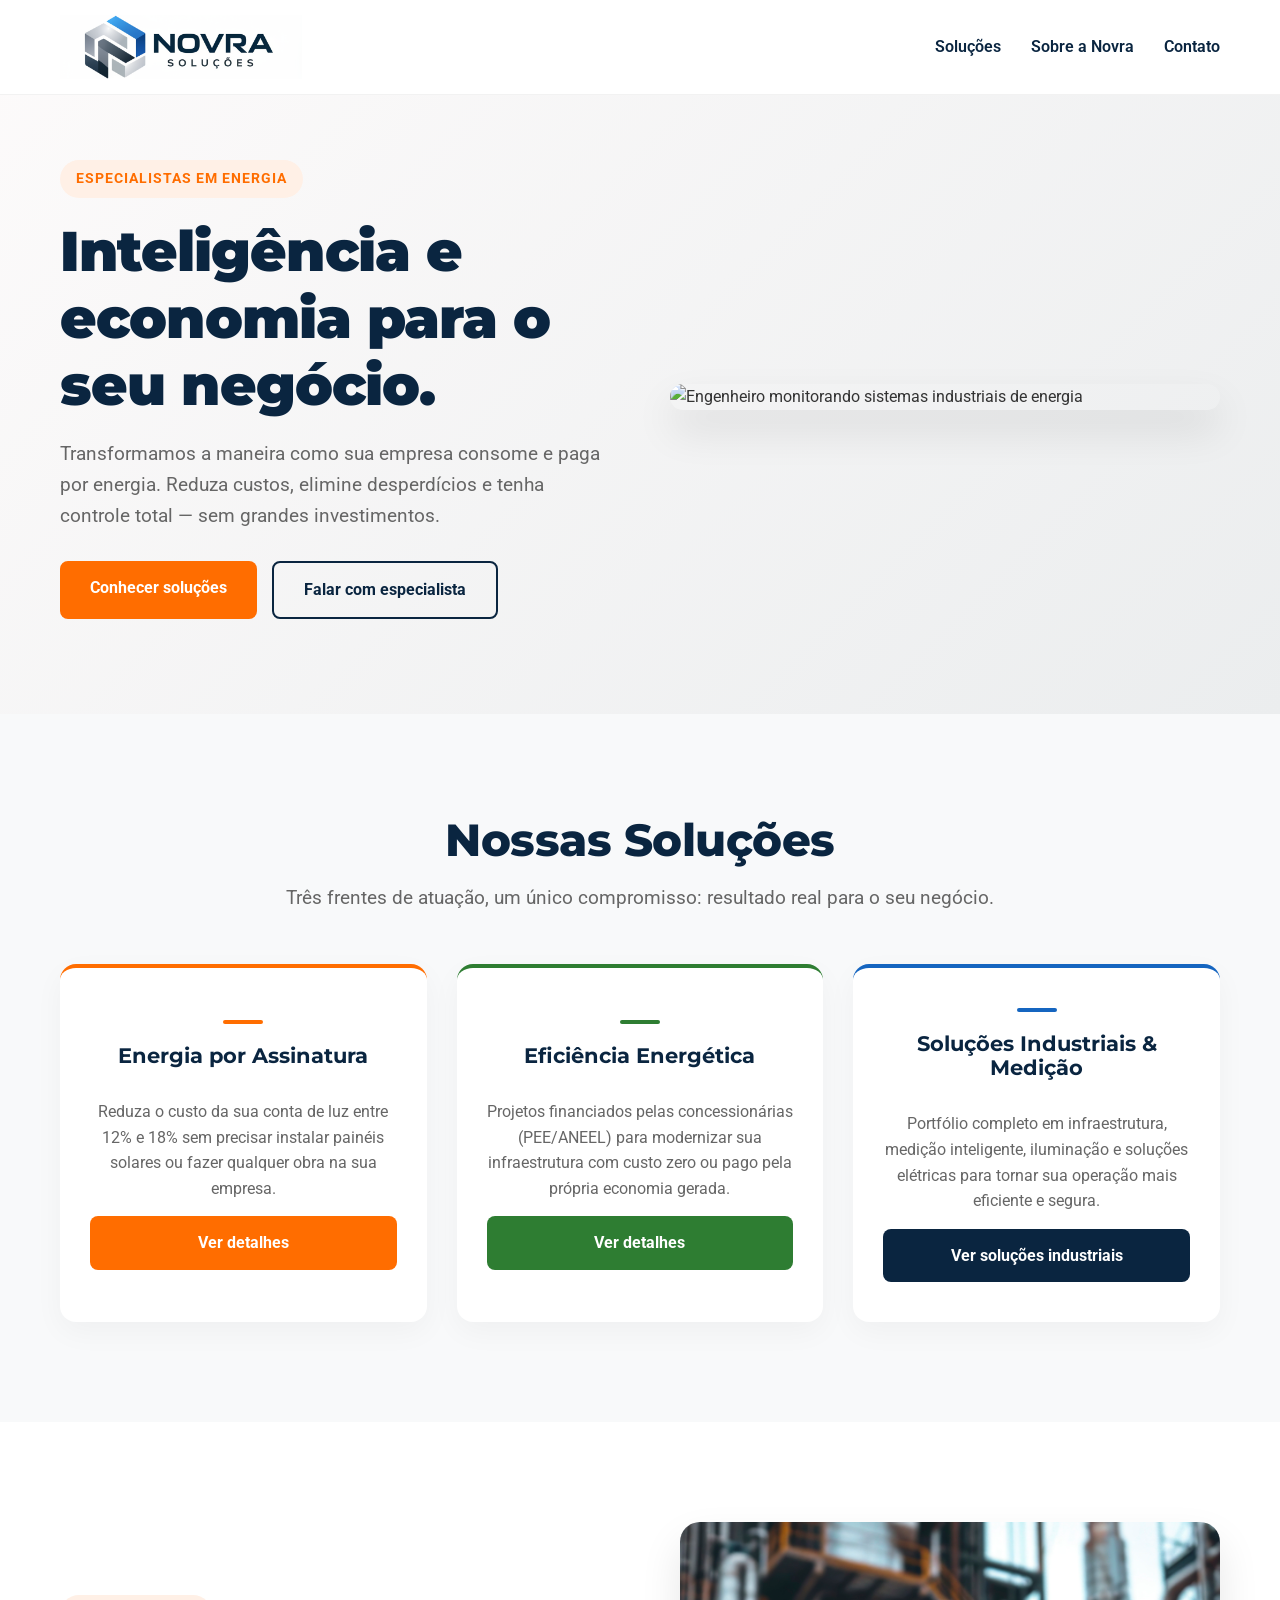
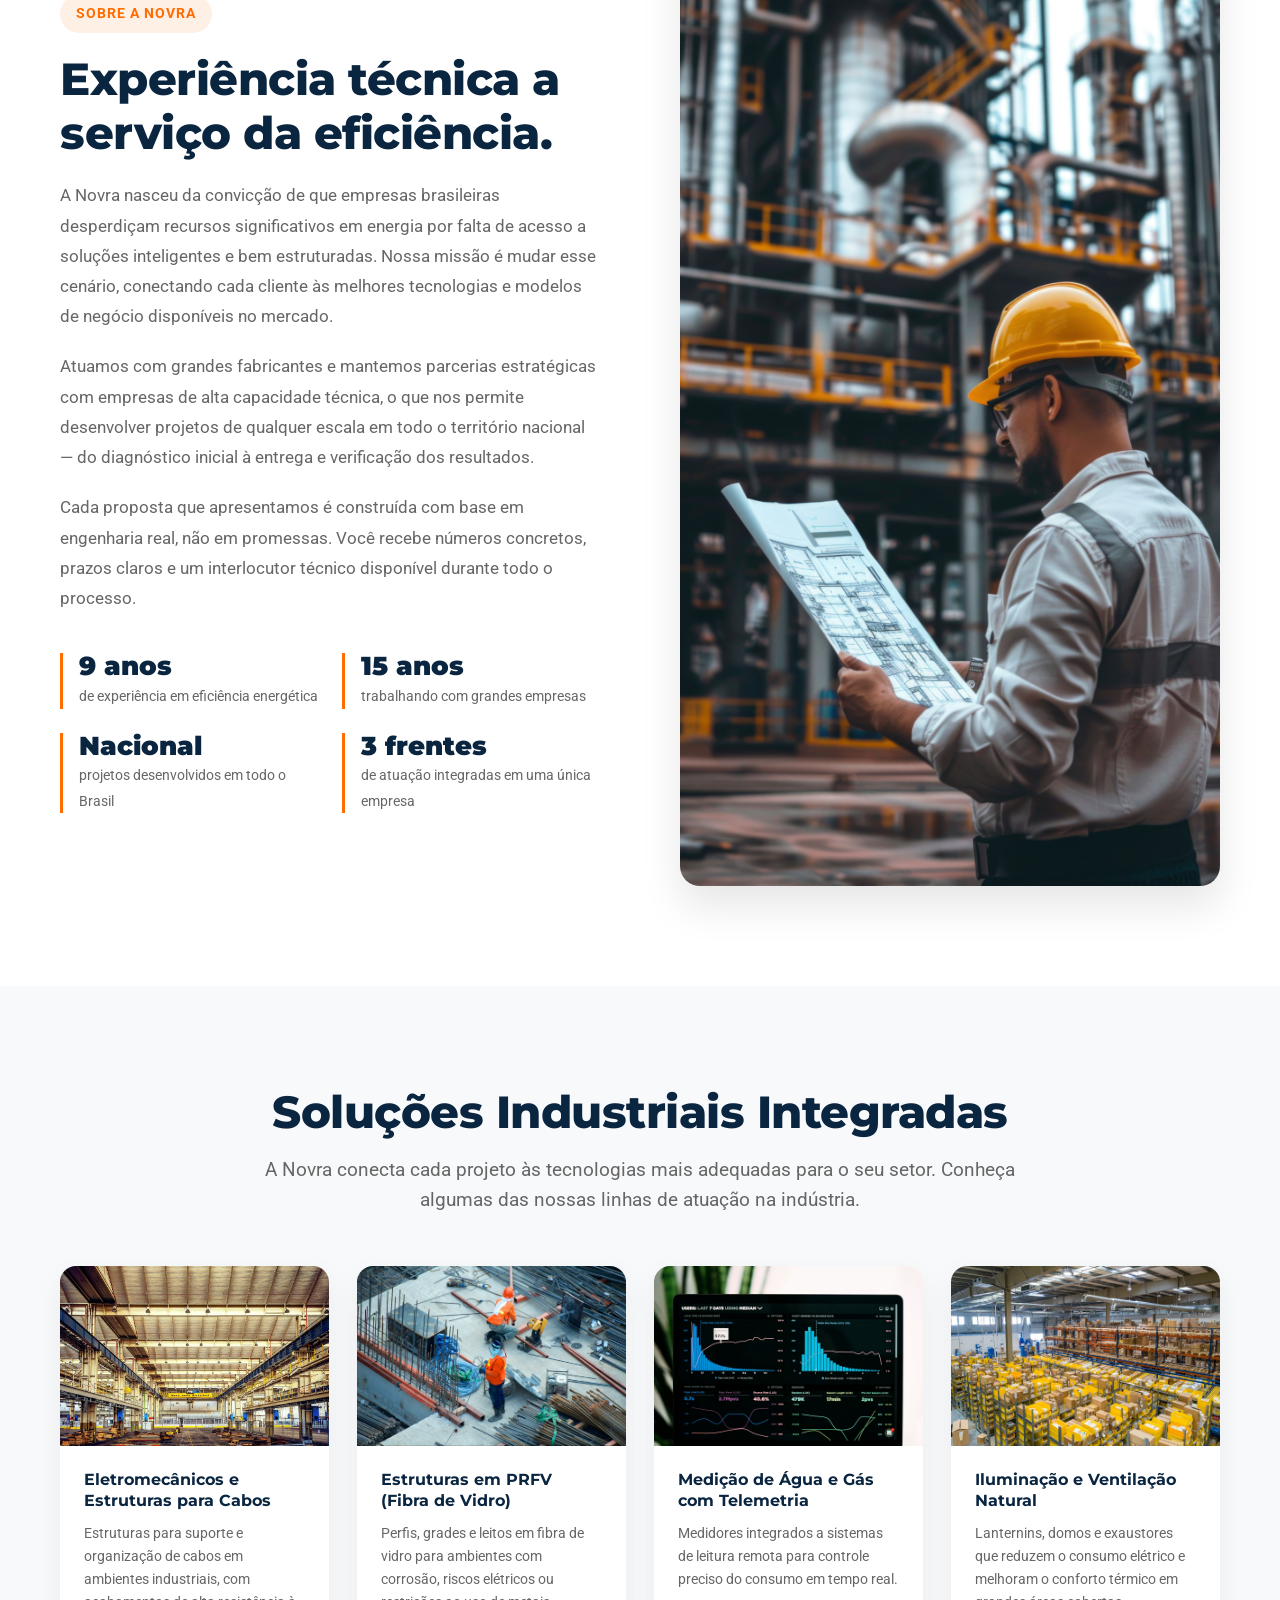
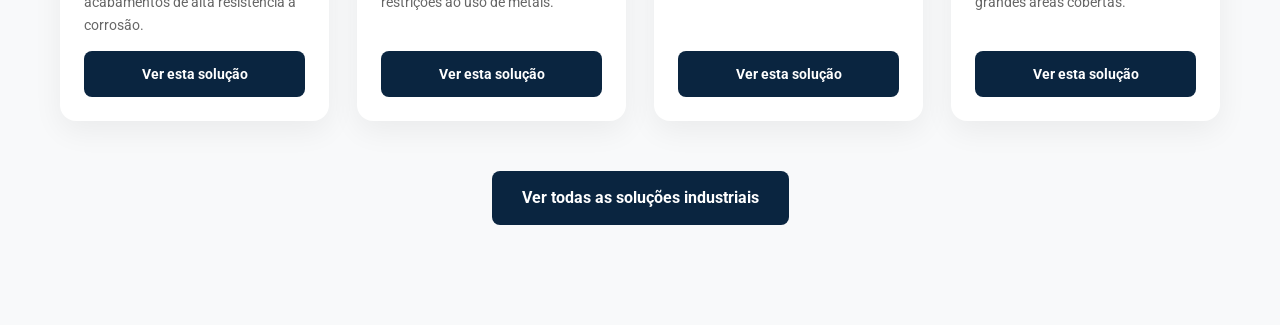
==== commit 8a1a1131: "Update index.html" ====
--- a/index.html
+++ b/index.html
@@ -3,35 +3,27 @@
 <head>
   <meta charset="utf-8" />
   <meta name="viewport" content="width=device-width, initial-scale=1" />
-  <title>Novra Soluções | Energia e Soluções Industriais</title>
-  <meta name="description" content="A Novra conecta empresas a soluções de energia inteligente e infraestrutura industrial. Energia por Assinatura, Eficiência Energética via PEE e Soluções Industriais completas." />
+  <title>Novra Soluções | Inteligência em Energia</title>
+  <meta name="description" content="A Novra transforma a gestão de energia de empresas e indústrias. Energia por assinatura, eficiência energética via PEE da ANEEL e soluções industriais integradas. Fale com um especialista.">
 
   <link rel="preconnect" href="https://fonts.googleapis.com">
   <link rel="preconnect" href="https://fonts.gstatic.com" crossorigin>
   <link href="https://fonts.googleapis.com/css2?family=Montserrat:wght@700;800;900&family=Roboto:wght@400;500;700&display=swap" rel="stylesheet">
-
   <link rel="stylesheet" href="assets/css/styles.css" />
 </head>
 
 <body>
 
+  <!-- HEADER -->
   <header class="site-header">
     <div class="container header-inner">
-      <a class="brand" href="/">
-        <img src="assets/img/logo_topo.png"
-             alt="Novra Soluções – energia e soluções industriais"
-             style="max-height: 64px;">
+      <a class="brand" href="./">
+        <img src="assets/img/logo_topo.png" alt="Novra Soluções" style="max-height: 64px;">
       </a>
       <nav class="main-nav">
-        <a href="energia-por-assinatura/">Energia por Assinatura</a>
-        <a href="eficiencia-energetica/">Eficiência Energética</a>
-        <a href="solucoes-industriais/">Soluções Industriais</a>
-        <a class="btn btn-primary"
-           href="https://wa.me/5541987377444?text=Ol%C3%A1%2C%20vim%20pelo%20site%20da%20Novra%20e%20gostaria%20de%20saber%20mais%20sobre%20as%20solu%C3%A7%C3%B5es."
-           target="_blank"
-           rel="noopener">
-          Falar com especialista
-        </a>
+        <a href="#solucoes">Soluções</a>
+        <a href="#sobre-novra">Sobre a Novra</a>
+        <a href="https://wa.me/5541987377444" target="_blank" rel="noopener">Contato</a>
       </nav>
     </div>
   </header>
@@ -42,231 +34,221 @@
     <section class="hero-section">
       <div class="container hero-grid">
         <div class="hero-text">
-          <div class="badge-orange">Energia · Engenharia · Indústria</div>
-          <h1>Soluções inteligentes para reduzir custos e modernizar sua empresa.</h1>
+          <div class="badge-orange">Especialistas em Energia</div>
+          <h1>Inteligência e economia para o seu negócio.</h1>
           <p class="lead">
-            A Novra conecta empresas a modelos modernos de energia e infraestrutura industrial.
-            Energia mais barata, infraestrutura modernizada e soluções técnicas — tudo com
-            parceiros de alto nível em todo o Brasil.
+            Transformamos a maneira como sua empresa consome e paga por energia. Reduza custos,
+            elimine desperdícios e tenha controle total — sem grandes investimentos.
           </p>
           <div class="hero-ctas">
-            <a class="btn btn-primary" href="energia-por-assinatura/">
-              Conhecer Energia por Assinatura
-            </a>
-            <a class="btn btn-outline" href="eficiencia-energetica/">
-              Ver projetos de eficiência
-            </a>
-          </div>
-        </div>
+            <a class="btn btn-accent" href="#solucoes">Conhecer soluções</a>
+            <a class="btn btn-ghost"
+               href="https://wa.me/5541987377444"
+               target="_blank" rel="noopener">
+              Falar com especialista
+            </a>
+          </div>
+        </div>
+
         <div class="hero-visual">
-          <img src="assets/img/hero-home.jpg"
-               alt="Infraestrutura industrial moderna com soluções de energia eficiente"
-               class="rounded-img"
-               style="width: 100%; max-width: 90%;">
-        </div>
-      </div>
-    </section>
-
-    <!-- TRÊS SOLUÇÕES -->
-    <section class="section bg-light" id="solucoes">
+          <img
+            src="assets/img/home-hero-energia.jpg"
+            alt="Engenheiro monitorando sistemas industriais de energia"
+            class="rounded-img">
+        </div>
+      </div>
+    </section>
+
+    <!-- NOSSAS SOLUÇÕES (3 frentes) -->
+    <section id="solucoes" class="section bg-light">
       <div class="container">
         <div class="section-header text-center">
-          <h2>O que a Novra oferece</h2>
-          <p class="lead">Três frentes complementares para reduzir custos e fortalecer sua operação.</p>
-        </div>
-        <div class="three-col" style="margin-top: 50px;">
-
-          <div class="card-solution">
-            <div class="card-solution-icon">⚡</div>
+          <h2>Nossas Soluções</h2>
+          <p class="lead">
+            Três frentes de atuação, um único compromisso: resultado real para o seu negócio.
+          </p>
+        </div>
+
+        <div class="cards-3">
+
+          <div class="card" style="border-top: 4px solid var(--accent);">
+            <div class="card-accent-line"></div>
             <h3>Energia por Assinatura</h3>
-            <p>
-              Reduza o custo da energia sem instalar nada. Sua empresa passa a receber
-              créditos de usinas solares parceiras, com desconto garantido na tarifa —
-              sem trocar de distribuidora e sem fidelidade abusiva.
+            <p style="color: var(--muted); margin: 15px 0;">
+              Reduza o custo da sua conta de luz entre 12% e 18% sem precisar instalar
+              painéis solares ou fazer qualquer obra na sua empresa.
             </p>
-            <ul class="card-solution-list">
-              <li>12% a 18% de economia na fatura</li>
-              <li>Zero investimento inicial</li>
-              <li>Contrato flexível, sem multas abusivas</li>
-              <li>Disponível em PR, SC e MS</li>
-            </ul>
-            <a href="energia-por-assinatura/" class="btn btn-outline">Saiba mais</a>
-          </div>
-
-          <div class="card-solution card-solution-featured">
-            <div class="card-solution-badge">Mais procurado</div>
-            <div class="card-solution-icon">🏭</div>
+            <a href="energia-por-assinatura/" class="btn btn-accent" style="width: 100%;">
+              Ver detalhes
+            </a>
+          </div>
+
+          <div class="card" style="border-top: 4px solid #2E7D32;">
+            <div class="card-accent-line" style="background: #2E7D32;"></div>
             <h3>Eficiência Energética</h3>
-            <p>
-              Modernize a infraestrutura da sua empresa com recursos do PEE da ANEEL.
-              Projetos de iluminação LED, climatização, motores e automação —
-              financiados pela distribuidora, sem impacto no seu caixa.
+            <p style="color: var(--muted); margin: 15px 0;">
+              Projetos financiados pelas concessionárias (PEE/ANEEL) para modernizar
+              sua infraestrutura com custo zero ou pago pela própria economia gerada.
             </p>
-            <ul class="card-solution-list">
-              <li>Financiamento via distribuidora</li>
-              <li>Fundo perdido para órgãos públicos e CEBAS</li>
-              <li>Diagnóstico preliminar gratuito</li>
-              <li>Atuação em todo o Brasil</li>
-            </ul>
-            <a href="eficiencia-energetica/" class="btn btn-primary">Saiba mais</a>
-          </div>
-
-          <div class="card-solution">
-            <div class="card-solution-icon">🔧</div>
-            <h3>Soluções Industriais</h3>
-            <p>
-              Fornecimento técnico para indústrias em todo o Brasil. Painéis elétricos,
-              sistemas de medição, tubulações, aspiração central e proteção contra surtos —
-              com os melhores fabricantes do mercado.
+            <a href="eficiencia-energetica/" class="btn btn-accent" style="width: 100%; background: #2E7D32;">
+              Ver detalhes
+            </a>
+          </div>
+
+          <div class="card" style="border-top: 4px solid var(--primary-light);">
+            <div class="card-accent-line" style="background: var(--primary-light);"></div>
+            <h3>Soluções Industriais & Medição</h3>
+            <p style="color: var(--muted); margin: 15px 0;">
+              Portfólio completo em infraestrutura, medição inteligente, iluminação
+              e soluções elétricas para tornar sua operação mais eficiente e segura.
             </p>
-            <ul class="card-solution-list">
-              <li>Painéis e quadros elétricos</li>
-              <li>Sistemas de medição e telemetria</li>
-              <li>Tubos para irrigação e saneamento</li>
-              <li>Aspiração central e proteção contra surtos</li>
-            </ul>
-            <a href="solucoes-industriais/" class="btn btn-outline">Saiba mais</a>
-          </div>
-
-        </div>
-      </div>
-    </section>
-
-    <!-- POR QUE A NOVRA -->
-    <section class="section" id="por-que-novra">
+            <a href="solucoes-industriais/" class="btn btn-primary" style="width: 100%;">
+              Ver soluções industriais
+            </a>
+          </div>
+
+        </div>
+      </div>
+    </section>
+
+    <!-- SOBRE A NOVRA -->
+    <section id="sobre-novra" class="section">
+      <div class="container about-novra">
+        <div class="about-novra-text">
+          <div class="badge-orange">Sobre a Novra</div>
+          <h2>Experiência técnica a serviço da eficiência.</h2>
+          <p>
+            A Novra nasceu da convicção de que empresas brasileiras desperdiçam recursos
+            significativos em energia por falta de acesso a soluções inteligentes e bem
+            estruturadas. Nossa missão é mudar esse cenário, conectando cada cliente às
+            melhores tecnologias e modelos de negócio disponíveis no mercado.
+          </p>
+          <p>
+            Atuamos com grandes fabricantes e mantemos parcerias estratégicas com empresas
+            de alta capacidade técnica, o que nos permite desenvolver projetos de qualquer
+            escala em todo o território nacional — do diagnóstico inicial à entrega e
+            verificação dos resultados.
+          </p>
+          <p>
+            Cada proposta que apresentamos é construída com base em engenharia real,
+            não em promessas. Você recebe números concretos, prazos claros e um
+            interlocutor técnico disponível durante todo o processo.
+          </p>
+
+          <div class="about-highlights">
+            <div class="about-highlight-item">
+              <strong>9 anos</strong>
+              <span>de experiência em eficiência energética</span>
+            </div>
+            <div class="about-highlight-item">
+              <strong>15 anos</strong>
+              <span>trabalhando com grandes empresas</span>
+            </div>
+            <div class="about-highlight-item">
+              <strong>Nacional</strong>
+              <span>projetos desenvolvidos em todo o Brasil</span>
+            </div>
+            <div class="about-highlight-item">
+              <strong>3 frentes</strong>
+              <span>de atuação integradas em uma única empresa</span>
+            </div>
+          </div>
+        </div>
+
+        <div>
+          <img
+            src="assets/img/solucoes-industriais-hero.jpg"
+            alt="Especialista em energia analisando planta industrial"
+            class="rounded-img">
+        </div>
+      </div>
+    </section>
+
+    <!-- PRÉVIA SOLUÇÕES INDUSTRIAIS -->
+    <section class="section bg-light" id="solucoes-industriais">
       <div class="container">
         <div class="section-header text-center">
-          <h2>Por que a Novra?</h2>
-          <p class="lead">Mais de 15 anos conectando empresas a soluções técnicas de alto nível.</p>
-        </div>
-        <div class="four-col" style="margin-top: 50px;">
-          <div class="feature-card text-center">
-            <div class="feature-icon">🤝</div>
-            <h4>Parcerias estratégicas</h4>
-            <p>Trabalhamos com fabricantes e parceiros técnicos de alta capacidade em todo o Brasil.</p>
-          </div>
-          <div class="feature-card text-center">
-            <div class="feature-icon">📋</div>
-            <h4>Processo conduzido</h4>
-            <p>Da análise à execução, a Novra cuida de todo o processo — você foca no seu negócio.</p>
-          </div>
-          <div class="feature-card text-center">
-            <div class="feature-icon">🔒</div>
-            <h4>Segurança jurídica</h4>
-            <p>Todos os projetos seguem normas técnicas e regulamentações da ANEEL e distribuidoras.</p>
-          </div>
-          <div class="feature-card text-center">
-            <div class="feature-icon">📍</div>
-            <h4>Atuação nacional</h4>
-            <p>Projetos em todo o Brasil, com equipe técnica presente nas principais regiões.</p>
-          </div>
-        </div>
-      </div>
-    </section>
-
-    <!-- CTA FINAL -->
-    <section class="section text-center"
-             style="background-color: var(--primary); color: white;">
-      <div class="container">
-        <h2 style="color: white; margin-bottom: 20px; font-size: 2.5rem;">
-          Pronto para reduzir seus custos com energia?
-        </h2>
-        <p class="lead"
-           style="color: rgba(255,255,255,0.8); margin-bottom: 40px;
-                  max-width: 700px; margin-left: auto; margin-right: auto;">
-          Fale com um especialista e descubra qual solução faz mais sentido para a sua empresa.
-          A análise inicial é gratuita e sem compromisso.
-        </p>
-        <a class="btn btn-accent"
-           href="https://wa.me/5541987377444?text=Ol%C3%A1%2C%20vim%20pelo%20site%20da%20Novra%20e%20gostaria%20de%20falar%20com%20um%20especialista."
-           target="_blank"
-           rel="noopener"
-           style="font-size: 1.2rem; padding: 18px 40px; border-radius: 50px;
-                  box-shadow: 0 10px 20px rgba(0,0,0,0.2); color: white !important;
-                  display: inline-block; text-decoration: none;">
-          Falar com especialista
-        </a>
+          <h2>Soluções Industriais Integradas</h2>
+          <p class="lead" style="max-width: 780px; margin-left: auto; margin-right: auto;">
+            A Novra conecta cada projeto às tecnologias mais adequadas para o seu setor.
+            Conheça algumas das nossas linhas de atuação na indústria.
+          </p>
+        </div>
+
+        <div class="industrial-grid home-preview">
+
+          <article class="ind-card">
+            <div class="ind-card-img">
+              <img src="assets/img/solucoes-eletromecanicos.jpg"
+                   alt="Estruturas eletromecânicas e leitos de cabos industriais">
+            </div>
+            <div class="ind-card-body">
+              <h3>Eletromecânicos e Estruturas para Cabos</h3>
+              <p>Estruturas para suporte e organização de cabos em ambientes industriais,
+                 com acabamentos de alta resistência à corrosão.</p>
+              <a class="btn btn-primary ind-btn" href="solucoes-industriais/">
+                Ver esta solução
+              </a>
+            </div>
+          </article>
+
+          <article class="ind-card">
+            <div class="ind-card-img">
+              <img src="assets/img/solucoes-prfv.jpg"
+                   alt="Estruturas em PRFV fibra de vidro">
+            </div>
+            <div class="ind-card-body">
+              <h3>Estruturas em PRFV (Fibra de Vidro)</h3>
+              <p>Perfis, grades e leitos em fibra de vidro para ambientes
+                 com corrosão, riscos elétricos ou restrições ao uso de metais.</p>
+              <a class="btn btn-primary ind-btn" href="solucoes-industriais/">
+                Ver esta solução
+              </a>
+            </div>
+          </article>
+
+          <article class="ind-card">
+            <div class="ind-card-img">
+              <img src="assets/img/solucoes-medicao-telemetria.jpg"
+                   alt="Medição de água e gás com telemetria">
+            </div>
+            <div class="ind-card-body">
+              <h3>Medição de Água e Gás com Telemetria</h3>
+              <p>Medidores integrados a sistemas de leitura remota para
+                 controle preciso do consumo em tempo real.</p>
+              <a class="btn btn-primary ind-btn" href="solucoes-industriais/">
+                Ver esta solução
+              </a>
+            </div>
+          </article>
+
+          <article class="ind-card">
+            <div class="ind-card-img">
+              <img src="assets/img/solucoes-iluminacao-natural.jpg"
+                   alt="Iluminação e ventilação natural em galpão">
+            </div>
+            <div class="ind-card-body">
+              <h3>Iluminação e Ventilação Natural</h3>
+              <p>Lanternins, domos e exaustores que reduzem o consumo elétrico
+                 e melhoram o conforto térmico em grandes áreas cobertas.</p>
+              <a class="btn btn-primary ind-btn" href="solucoes-industriais/">
+                Ver esta solução
+              </a>
+            </div>
+          </article>
+
+        </div>
+
+        <div class="text-center" style="margin-top: 50px;">
+          <a href="solucoes-industriais/" class="btn btn-primary">
+            Ver todas as soluções industriais
+          </a>
+        </div>
       </div>
     </section>
 
   </main>
 
-  <!-- WIDGET DA NOVA -->
-  <div id="novra-chat-widget" class="novra-chat-closed">
-
-    <button id="novra-chat-toggle"
-            class="novra-chat-toggle"
-            aria-label="Abrir chat com a Nova, assistente da Novra">
-      <svg xmlns="http://www.w3.org/2000/svg"
-           width="28" height="28" viewBox="0 0 24 24"
-           fill="none" stroke="white" stroke-width="2"
-           stroke-linecap="round" stroke-linejoin="round">
-        <path d="M21 15a2 2 0 0 1-2 2H7l-4 4V5a2 2 0 0 1 2-2h14a2 2 0 0 1 2 2z"/>
-      </svg>
-    </button>
-
-    <div id="novra-chat-balloon" class="novra-chat-balloon" hidden>
-      Olá! Posso te ajudar com alguma dúvida sobre energia?
-      <button id="novra-balloon-close" aria-label="Fechar balão">×</button>
-    </div>
-
-    <div class="novra-chat-window" role="dialog" aria-label="Chat com a Nova">
-
-      <div class="novra-chat-header">
-        <div class="novra-chat-avatar" aria-hidden="true">N</div>
-        <div>
-          <div class="novra-chat-title">Nova</div>
-          <div class="novra-chat-subtitle">Assistente Novra · Online agora</div>
-        </div>
-        <button id="novra-chat-close"
-                class="novra-chat-close"
-                aria-label="Fechar chat">×</button>
-      </div>
-
-      <div id="novra-chat-messages"
-           class="novra-chat-messages"
-           role="log"
-           aria-live="polite">
-      </div>
-
-      <div id="novra-quick-questions" class="novra-quick-questions"></div>
-
-      <div class="novra-chat-input-area">
-        <input id="novra-chat-input"
-               type="text"
-               placeholder="Digite sua dúvida..."
-               autocomplete="off"
-               aria-label="Digite sua mensagem" />
-        <button id="novra-chat-send"
-                class="novra-chat-send"
-                aria-label="Enviar mensagem">
-          <svg xmlns="http://www.w3.org/2000/svg"
-               width="18" height="18" viewBox="0 0 24 24"
-               fill="none" stroke="white" stroke-width="2"
-               stroke-linecap="round" stroke-linejoin="round">
-            <line x1="22" y1="2" x2="11" y2="13"/>
-            <polygon points="22 2 15 22 11 13 2 9 22 2"/>
-          </svg>
-        </button>
-      </div>
-
-      <div class="novra-chat-footer">
-        Prefere falar diretamente?
-        <a href="https://wa.me/5541987377444?text=Ol%C3%A1%2C%20vim%20pelo%20site%20da%20Novra%20e%20gostaria%20de%20falar%20com%20um%20especialista."
-           target="_blank"
-           rel="noopener">
-          Abrir WhatsApp
-        </a>
-      </div>
-
-    </div>
-  </div>
-  <!-- FIM WIDGET DA NOVA -->
-
   <script src="assets/js/accordion.js"></script>
-  <script src="assets/js/faq.js"></script>
-  <script>var NOVRA_PAGE = 'home';</script>
-  <script src="assets/js/nova-chat.js"></script>
-
 </body>
 </html>
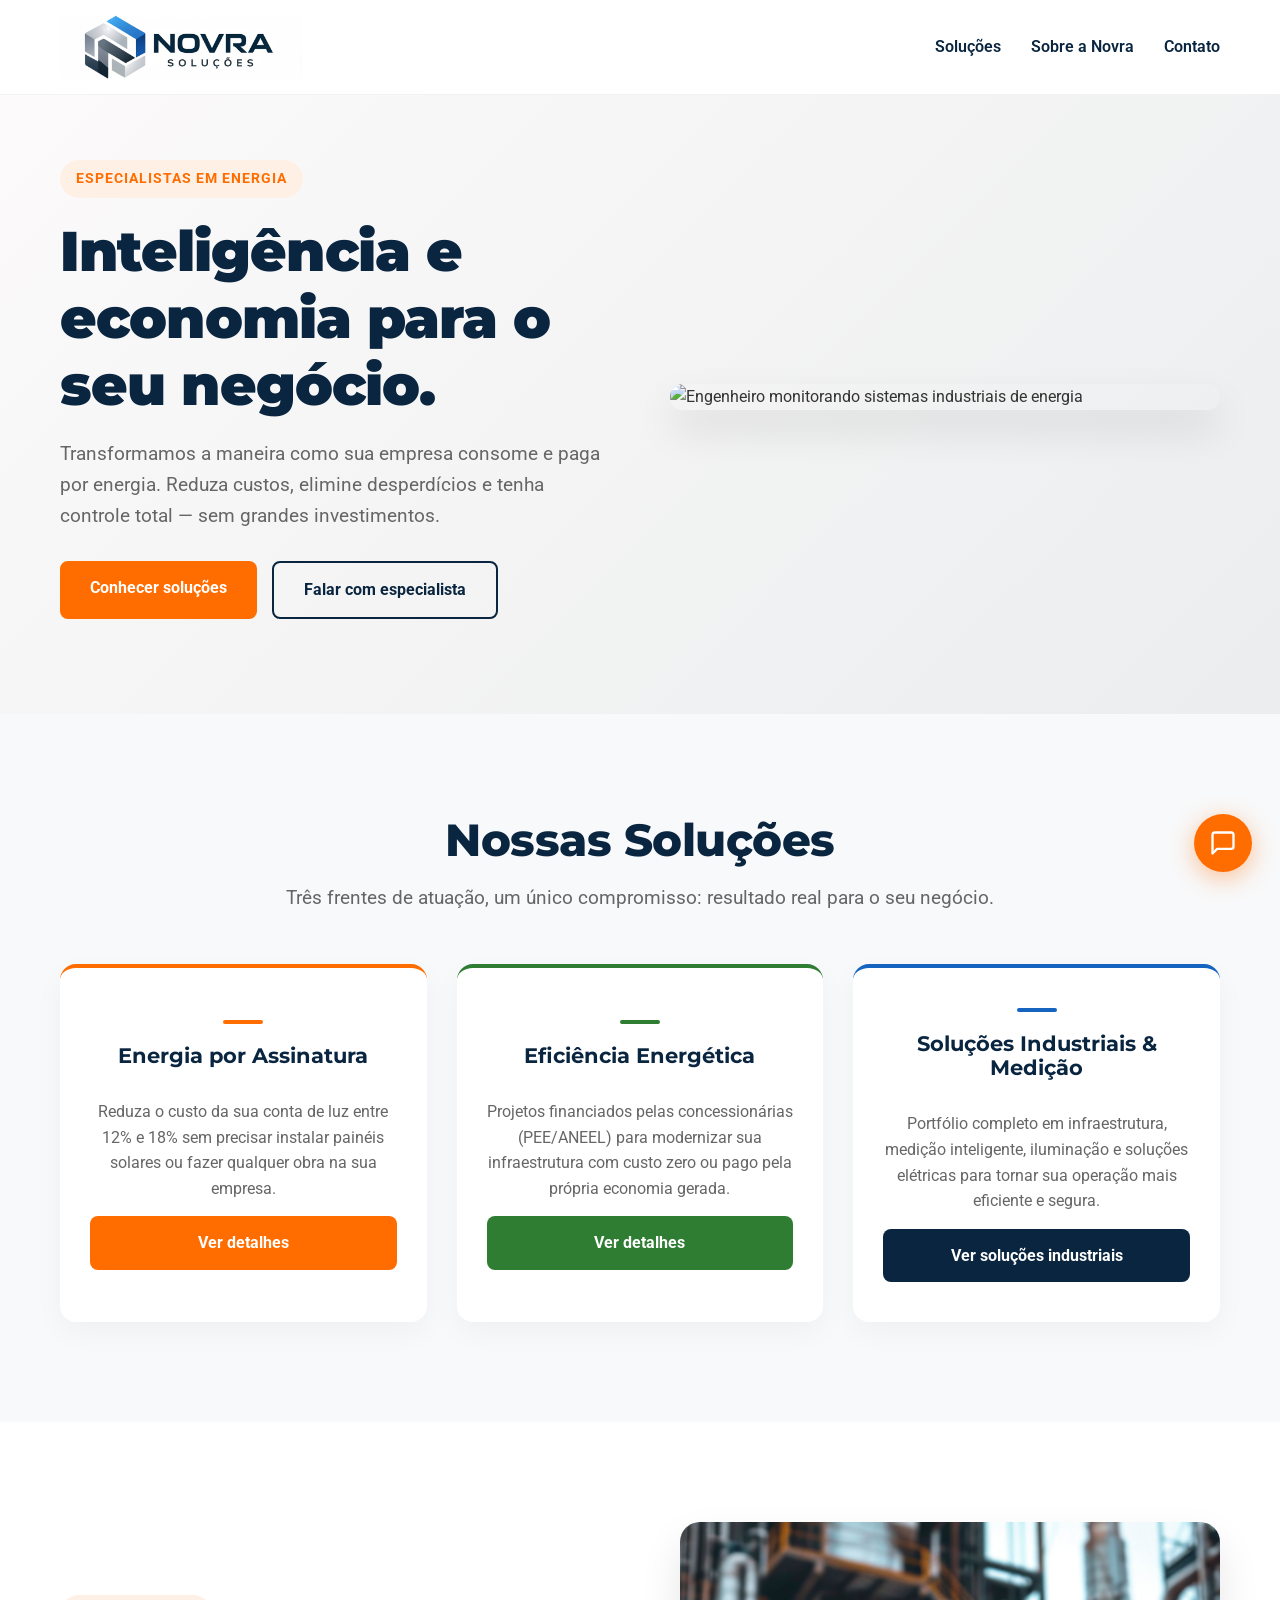
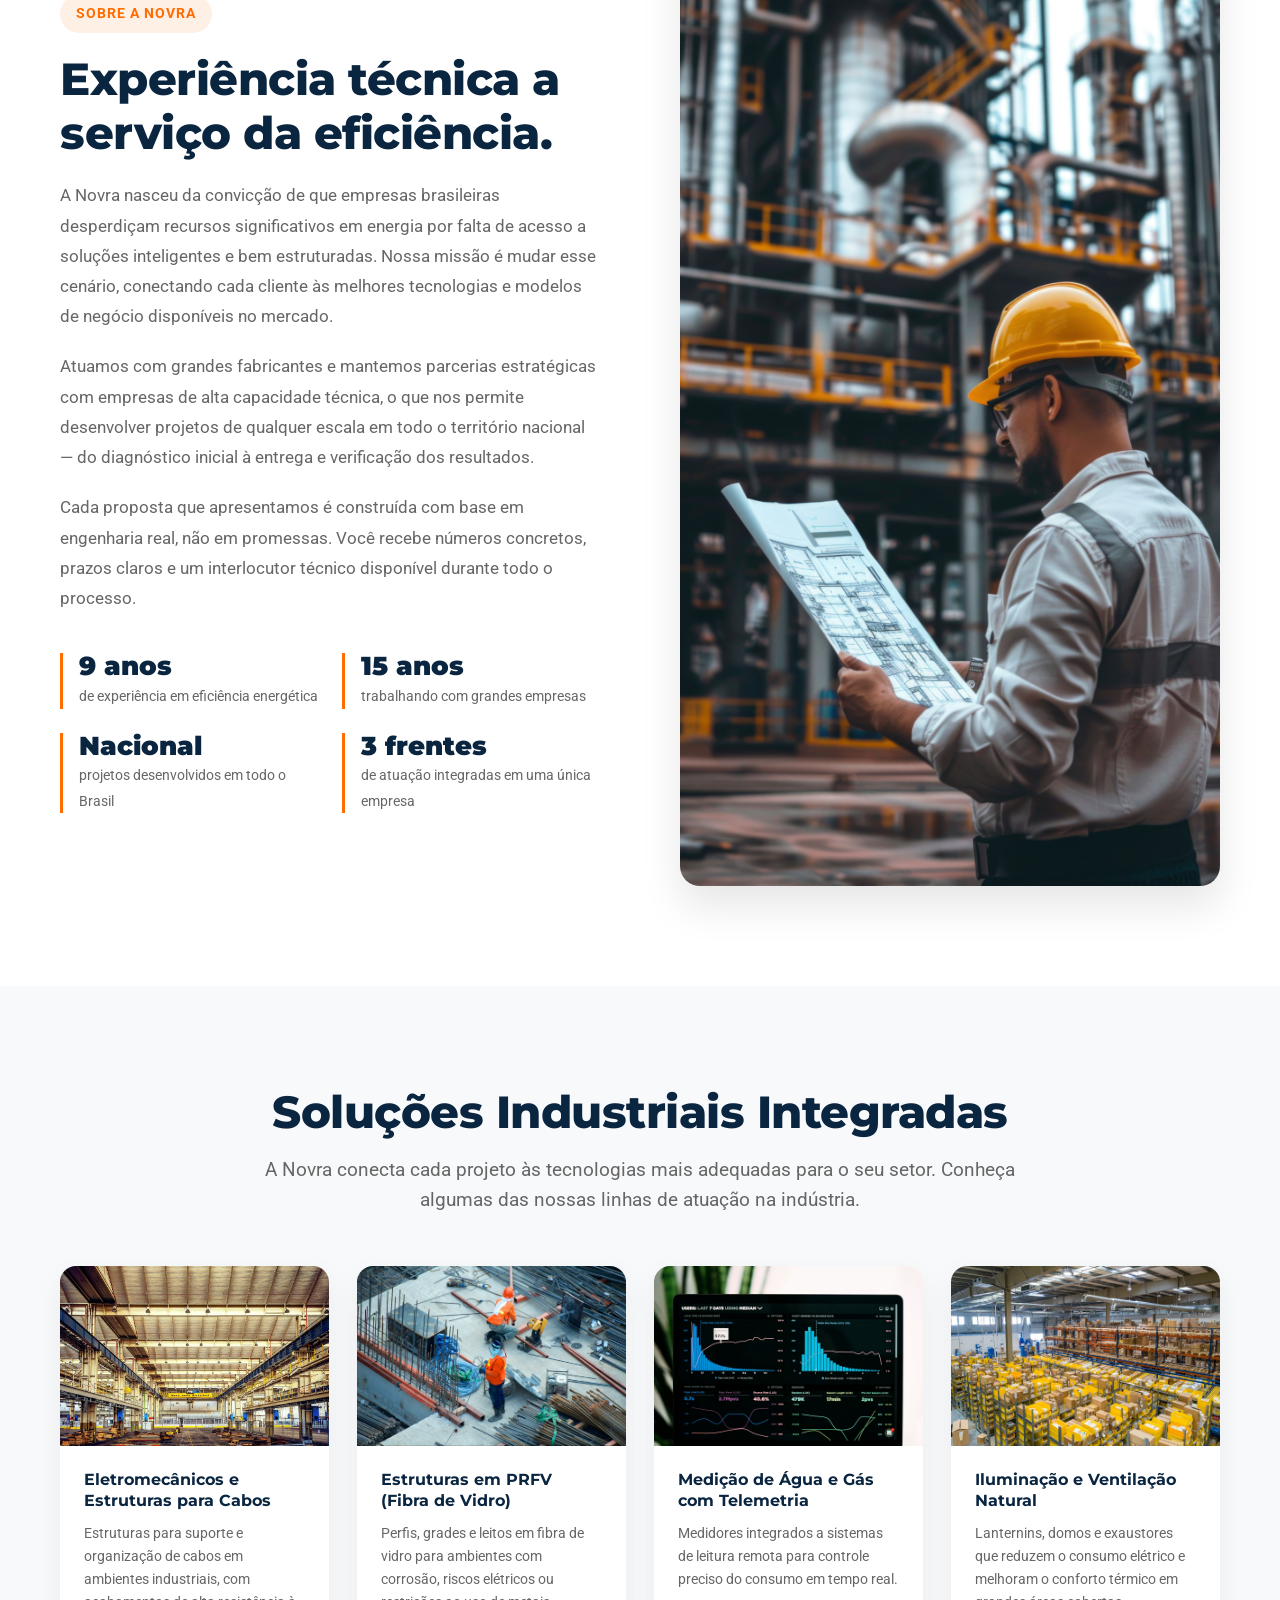
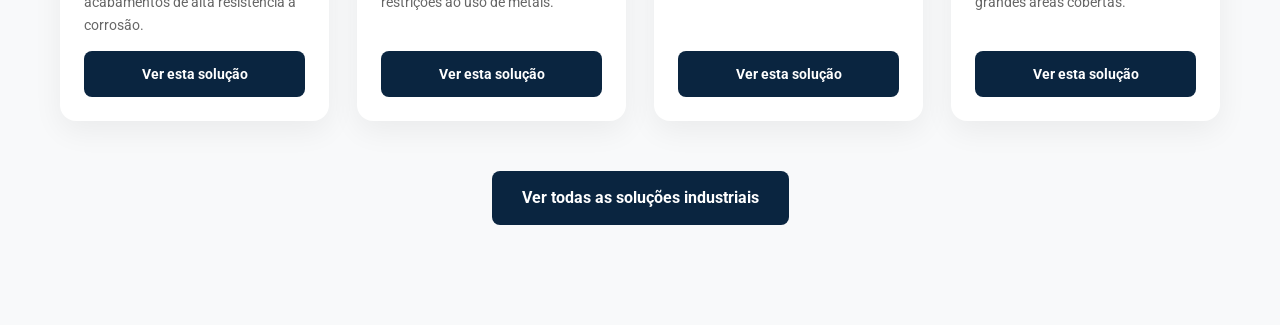
==== commit a0bfb444: "Update index.html" ====
--- a/index.html
+++ b/index.html
@@ -250,5 +250,54 @@
   </main>
 
   <script src="assets/js/accordion.js"></script>
+<div id="novra-chat-widget" class="novra-chat-closed">
+  <button id="novra-chat-toggle" class="novra-chat-toggle" aria-label="Abrir chat com a Nova">
+    <svg xmlns="http://www.w3.org/2000/svg" width="28" height="28" viewBox="0 0 24 24"
+         fill="none" stroke="white" stroke-width="2" stroke-linecap="round" stroke-linejoin="round">
+      <path d="M21 15a2 2 0 0 1-2 2H7l-4 4V5a2 2 0 0 1 2-2h14a2 2 0 0 1 2 2z"/>
+    </svg>
+  </button>
+
+  <div id="novra-chat-balloon" class="novra-chat-balloon" hidden>
+    Olá! Posso te ajudar com alguma dúvida sobre energia?
+    <button id="novra-balloon-close" aria-label="Fechar">×</button>
+  </div>
+
+  <div class="novra-chat-window" role="dialog" aria-label="Chat com a Nova">
+    <div class="novra-chat-header">
+      <div class="novra-chat-avatar">N</div>
+      <div>
+        <div class="novra-chat-title">Nova</div>
+        <div class="novra-chat-subtitle">Assistente Novra · Online agora</div>
+      </div>
+      <button id="novra-chat-close" class="novra-chat-close" aria-label="Fechar chat">×</button>
+    </div>
+    <div id="novra-chat-messages" class="novra-chat-messages" role="log" aria-live="polite"></div>
+    <div id="novra-quick-questions" class="novra-quick-questions"></div>
+    <div class="novra-chat-input-area">
+      <input id="novra-chat-input" type="text" placeholder="Digite sua dúvida..."
+             autocomplete="off" aria-label="Digite sua mensagem" />
+      <button id="novra-chat-send" class="novra-chat-send" aria-label="Enviar">
+        <svg xmlns="http://www.w3.org/2000/svg" width="18" height="18" viewBox="0 0 24 24"
+             fill="none" stroke="white" stroke-width="2" stroke-linecap="round" stroke-linejoin="round">
+          <line x1="22" y1="2" x2="11" y2="13"/>
+          <polygon points="22 2 15 22 11 13 2 9 22 2"/>
+        </svg>
+      </button>
+    </div>
+    <div class="novra-chat-footer">
+      Prefere falar diretamente?
+      <a href="https://wa.me/5541987377444?text=Ol%C3%A1%2C%20vim%20pelo%20site%20da%20Novra%20e%20gostaria%20de%20falar%20com%20um%20especialista."
+         target="_blank" rel="noopener">Abrir WhatsApp</a>
+    </div>
+  </div>
+</div>
+
+<script>var NOVRA_PAGE = 'home';</script>
+<script src="assets/js/nova-chat.js"></script>
 </body>
 </html>
+
+</body>
+</html>
+
--- a/assets/css/styles.css
+++ b/assets/css/styles.css
@@ -812,3 +812,224 @@
     flex-direction: column;
   }
 }
+
+/* Widget Nova */
+.novra-chat-toggle {
+  position: fixed;
+  bottom: 28px;
+  right: 28px;
+  z-index: 1300;
+  width: 58px;
+  height: 58px;
+  border-radius: 50%;
+  background: var(--accent, #FF6D00);
+  border: none;
+  cursor: pointer;
+  display: flex;
+  align-items: center;
+  justify-content: center;
+  box-shadow: 0 6px 24px rgba(255,109,0,0.4);
+  transition: transform 0.3s ease, box-shadow 0.3s ease;
+}
+.novra-chat-toggle:hover {
+  transform: scale(1.08);
+  box-shadow: 0 10px 32px rgba(255,109,0,0.5);
+}
+.novra-chat-balloon {
+  position: fixed;
+  bottom: 100px;
+  right: 28px;
+  z-index: 1299;
+  background: white;
+  border-radius: 12px 12px 0 12px;
+  padding: 14px 40px 14px 16px;
+  box-shadow: 0 8px 24px rgba(0,0,0,0.12);
+  font-size: 0.9rem;
+  font-weight: 500;
+  max-width: 240px;
+  line-height: 1.4;
+  animation: novraFadeIn 0.4s ease;
+}
+#novra-balloon-close {
+  position: absolute;
+  top: 8px;
+  right: 10px;
+  background: none;
+  border: none;
+  font-size: 1.1rem;
+  cursor: pointer;
+  line-height: 1;
+}
+.novra-chat-window {
+  position: fixed;
+  bottom: 100px;
+  right: 28px;
+  z-index: 1300;
+  width: 360px;
+  max-height: 540px;
+  display: flex;
+  flex-direction: column;
+  background: white;
+  border-radius: 16px;
+  box-shadow: 0 20px 60px rgba(0,0,0,0.18);
+  overflow: hidden;
+  animation: novraSlideUp 0.35s ease;
+}
+.novra-chat-closed .novra-chat-window { display: none; }
+.novra-chat-closed .novra-chat-balloon { display: none; }
+.novra-chat-header {
+  background: #0A2540;
+  color: white;
+  padding: 16px 18px;
+  display: flex;
+  align-items: center;
+  gap: 12px;
+}
+.novra-chat-avatar {
+  width: 40px;
+  height: 40px;
+  border-radius: 50%;
+  background: #FF6D00;
+  color: white;
+  font-weight: 900;
+  font-size: 1.2rem;
+  display: flex;
+  align-items: center;
+  justify-content: center;
+  flex-shrink: 0;
+}
+.novra-chat-title {
+  font-weight: 800;
+  font-size: 1rem;
+  color: white;
+}
+.novra-chat-subtitle {
+  font-size: 0.75rem;
+  color: rgba(255,255,255,0.7);
+  margin-top: 2px;
+}
+.novra-chat-close {
+  margin-left: auto;
+  background: none;
+  border: none;
+  color: rgba(255,255,255,0.8);
+  font-size: 1.5rem;
+  cursor: pointer;
+  line-height: 1;
+  padding: 0 4px;
+}
+.novra-chat-messages {
+  flex: 1;
+  overflow-y: auto;
+  padding: 20px 16px 10px;
+  display: flex;
+  flex-direction: column;
+  gap: 12px;
+  scroll-behavior: smooth;
+}
+.novra-msg { display: flex; flex-direction: column; }
+.novra-msg-user { align-items: flex-end; }
+.novra-msg-bot { align-items: flex-start; }
+.novra-bubble {
+  max-width: 85%;
+  padding: 12px 16px;
+  border-radius: 16px;
+  font-size: 0.88rem;
+  line-height: 1.6;
+}
+.novra-msg-user .novra-bubble {
+  background: #FF6D00;
+  color: white;
+  border-bottom-right-radius: 4px;
+}
+.novra-msg-bot .novra-bubble {
+  background: #f4f4f4;
+  border-bottom-left-radius: 4px;
+}
+.novra-quick-questions {
+  padding: 10px 14px;
+  display: flex;
+  flex-wrap: wrap;
+  gap: 8px;
+  border-top: 1px solid #f0f0f0;
+}
+.novra-quick-questions button {
+  background: white;
+  border: 1.5px solid #0A2540;
+  color: #0A2540;
+  border-radius: 20px;
+  padding: 6px 14px;
+  font-size: 0.8rem;
+  font-weight: 600;
+  cursor: pointer;
+  transition: all 0.2s ease;
+}
+.novra-quick-questions button:hover {
+  background: #FF6D00;
+  color: white;
+  border-color: #FF6D00;
+}
+.novra-chat-input-area {
+  display: flex;
+  align-items: center;
+  gap: 8px;
+  padding: 12px 14px;
+  border-top: 1px solid #f0f0f0;
+}
+#novra-chat-input {
+  flex: 1;
+  border: 1.5px solid #e0e0e0;
+  border-radius: 24px;
+  padding: 10px 16px;
+  font-size: 0.88rem;
+  outline: none;
+  transition: border-color 0.2s;
+}
+#novra-chat-input:focus { border-color: #FF6D00; }
+.novra-chat-send {
+  width: 40px;
+  height: 40px;
+  border-radius: 50%;
+  background: #FF6D00;
+  border: none;
+  cursor: pointer;
+  display: flex;
+  align-items: center;
+  justify-content: center;
+  flex-shrink: 0;
+  transition: background 0.2s, transform 0.2s;
+}
+.novra-chat-send:hover {
+  background: #E65100;
+  transform: scale(1.05);
+}
+.novra-chat-footer {
+  text-align: center;
+  font-size: 0.75rem;
+  color: #666;
+  padding: 8px 14px 12px;
+  border-top: 1px solid #f5f5f5;
+}
+.novra-chat-footer a {
+  color: #FF6D00;
+  font-weight: 600;
+  margin-left: 4px;
+  text-decoration: none;
+}
+@keyframes novraFadeIn {
+  from { opacity: 0; transform: translateY(8px); }
+  to   { opacity: 1; transform: translateY(0); }
+}
+@keyframes novraSlideUp {
+  from { opacity: 0; transform: translateY(20px); }
+  to   { opacity: 1; transform: translateY(0); }
+}
+@media (max-width: 480px) {
+  .novra-chat-window {
+    right: 0; bottom: 0;
+    width: 100vw; max-height: 90vh;
+    border-radius: 16px 16px 0 0;
+  }
+  .novra-chat-toggle { bottom: 20px; right: 20px; }
+  .novra-chat-balloon { right: 16px; bottom: 90px; }
+}
